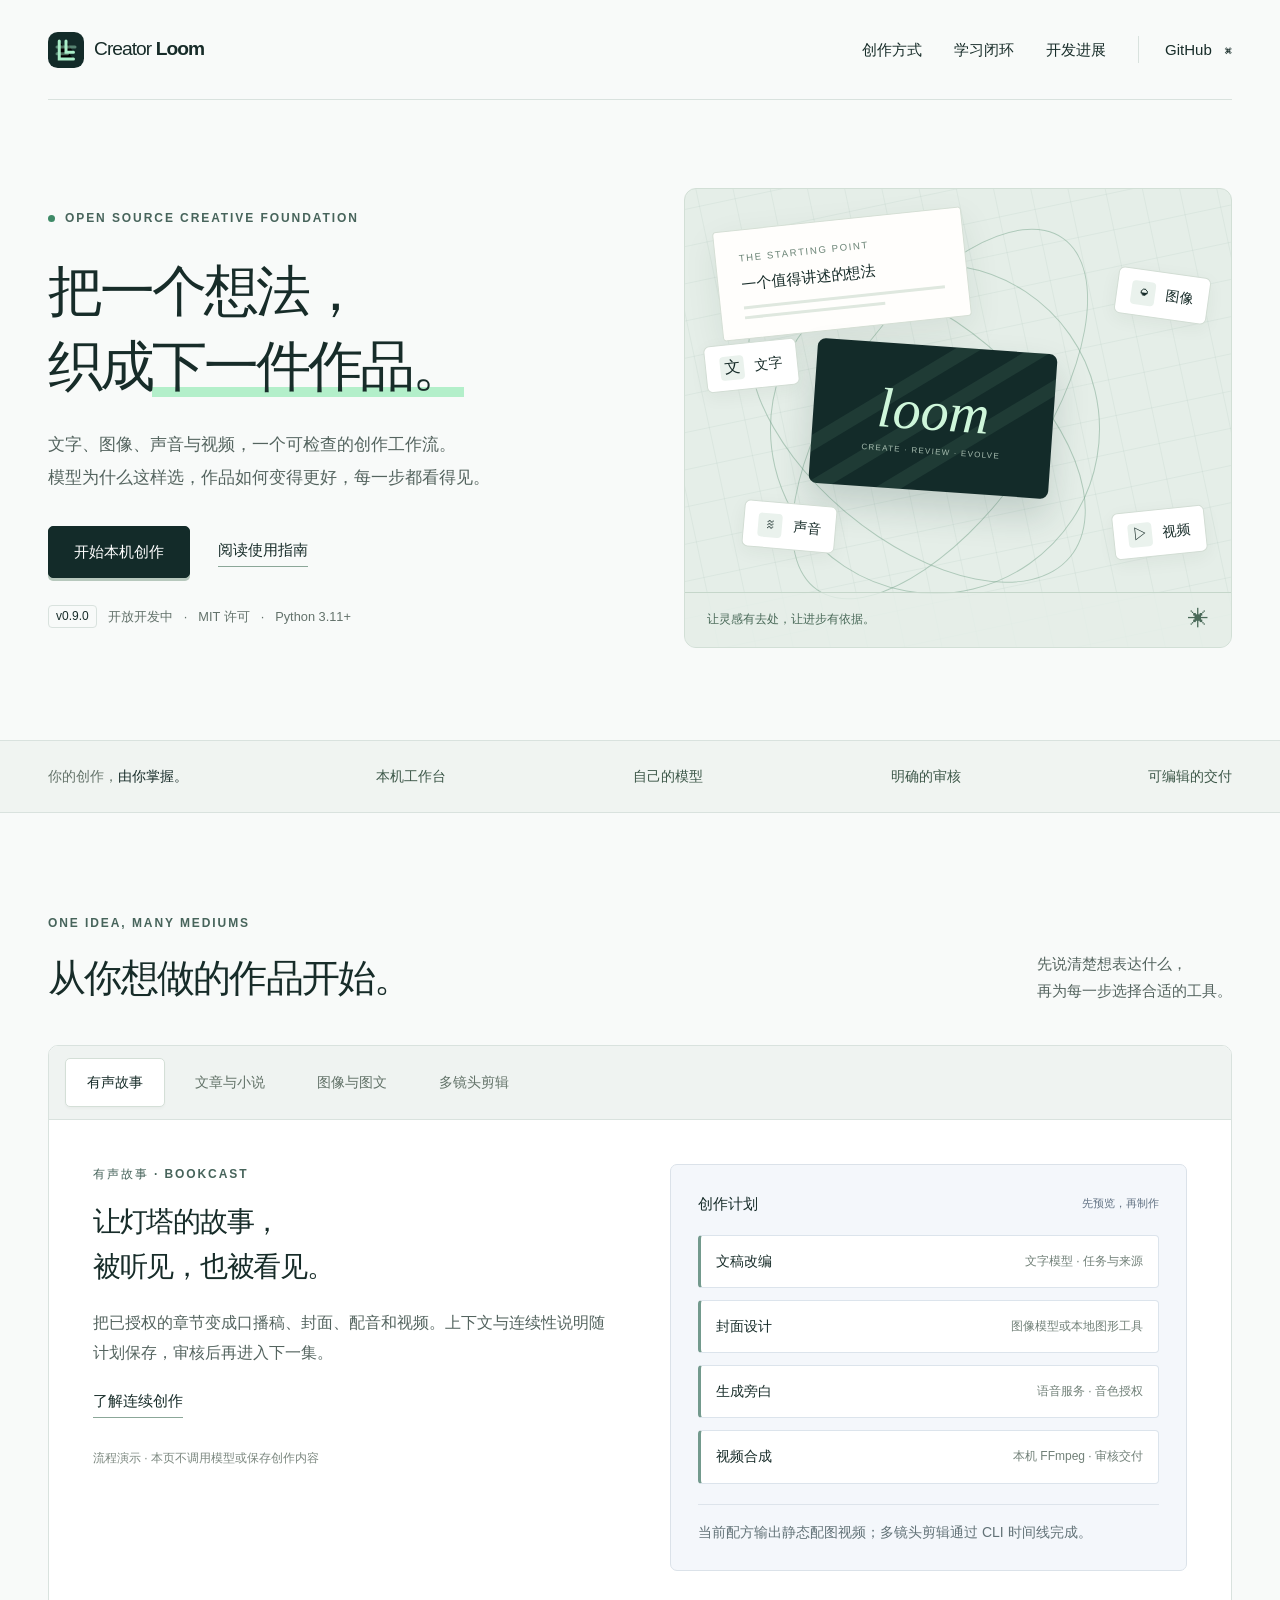
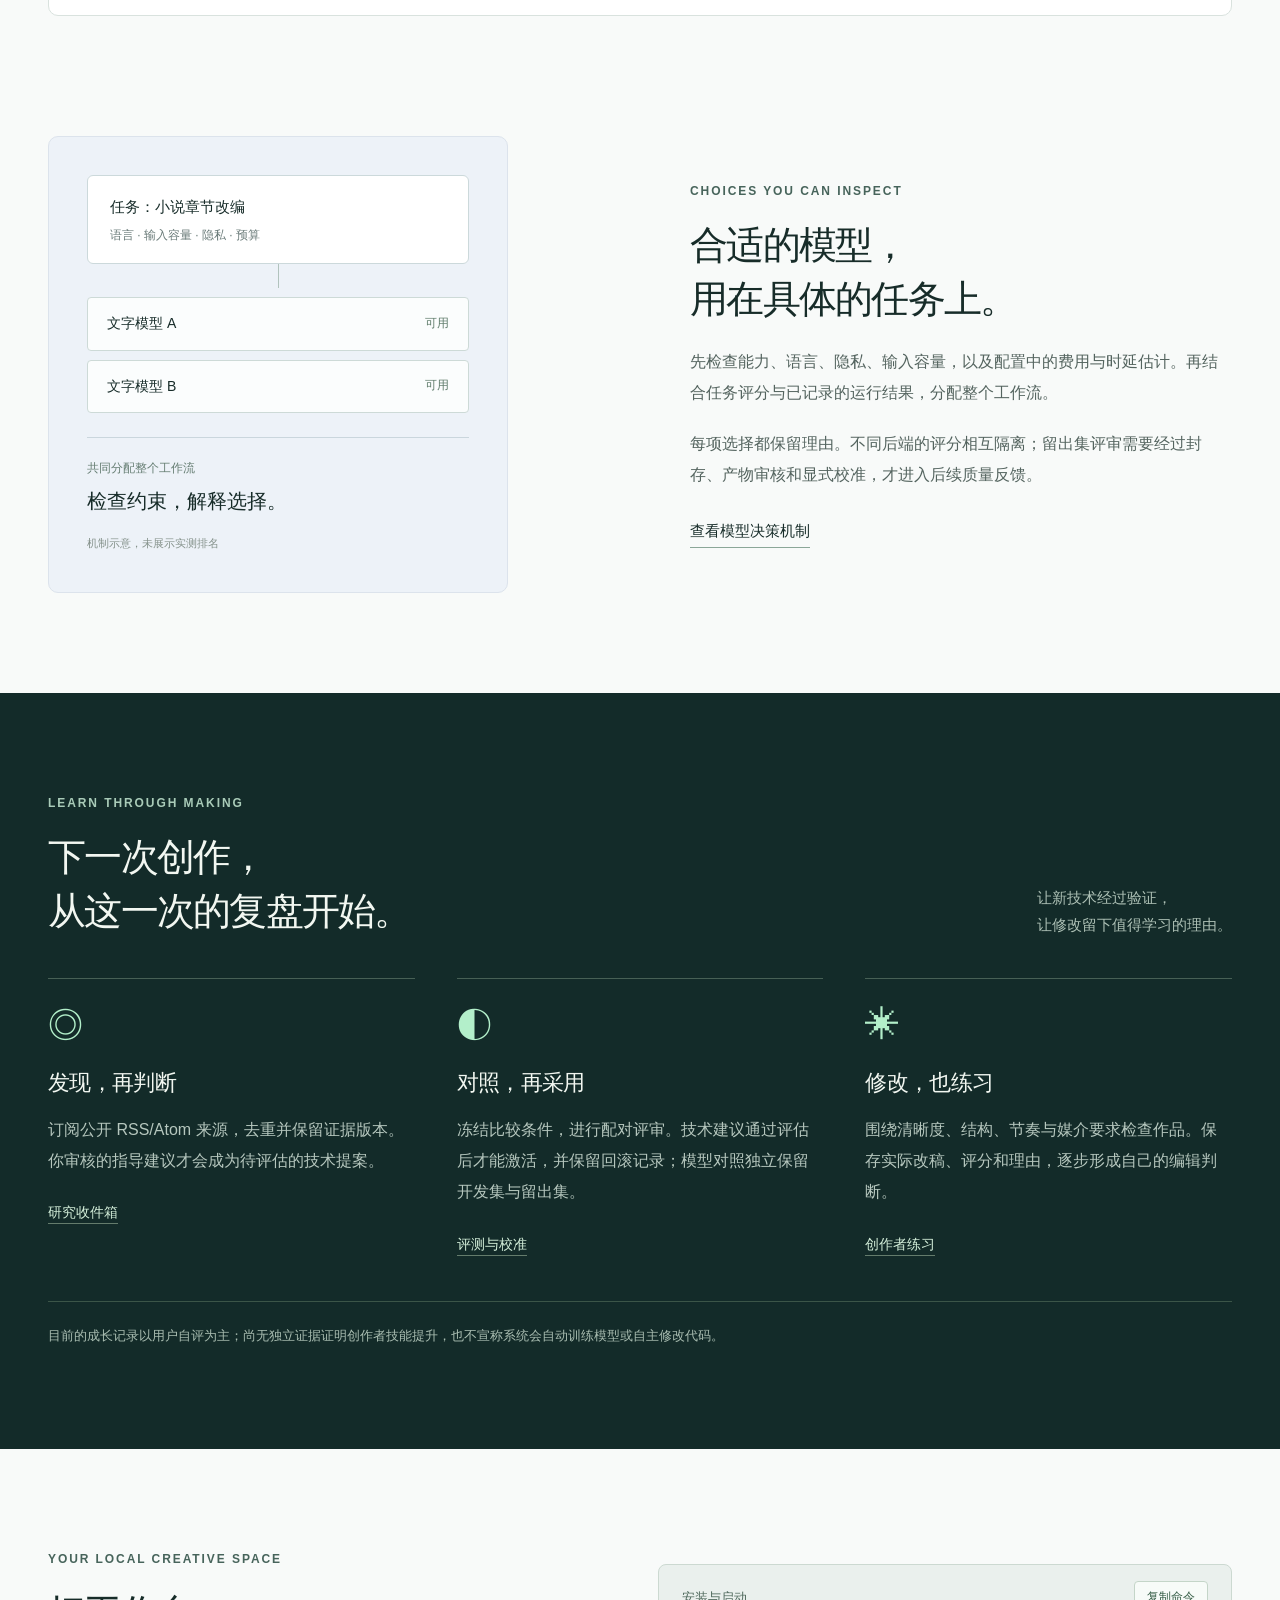
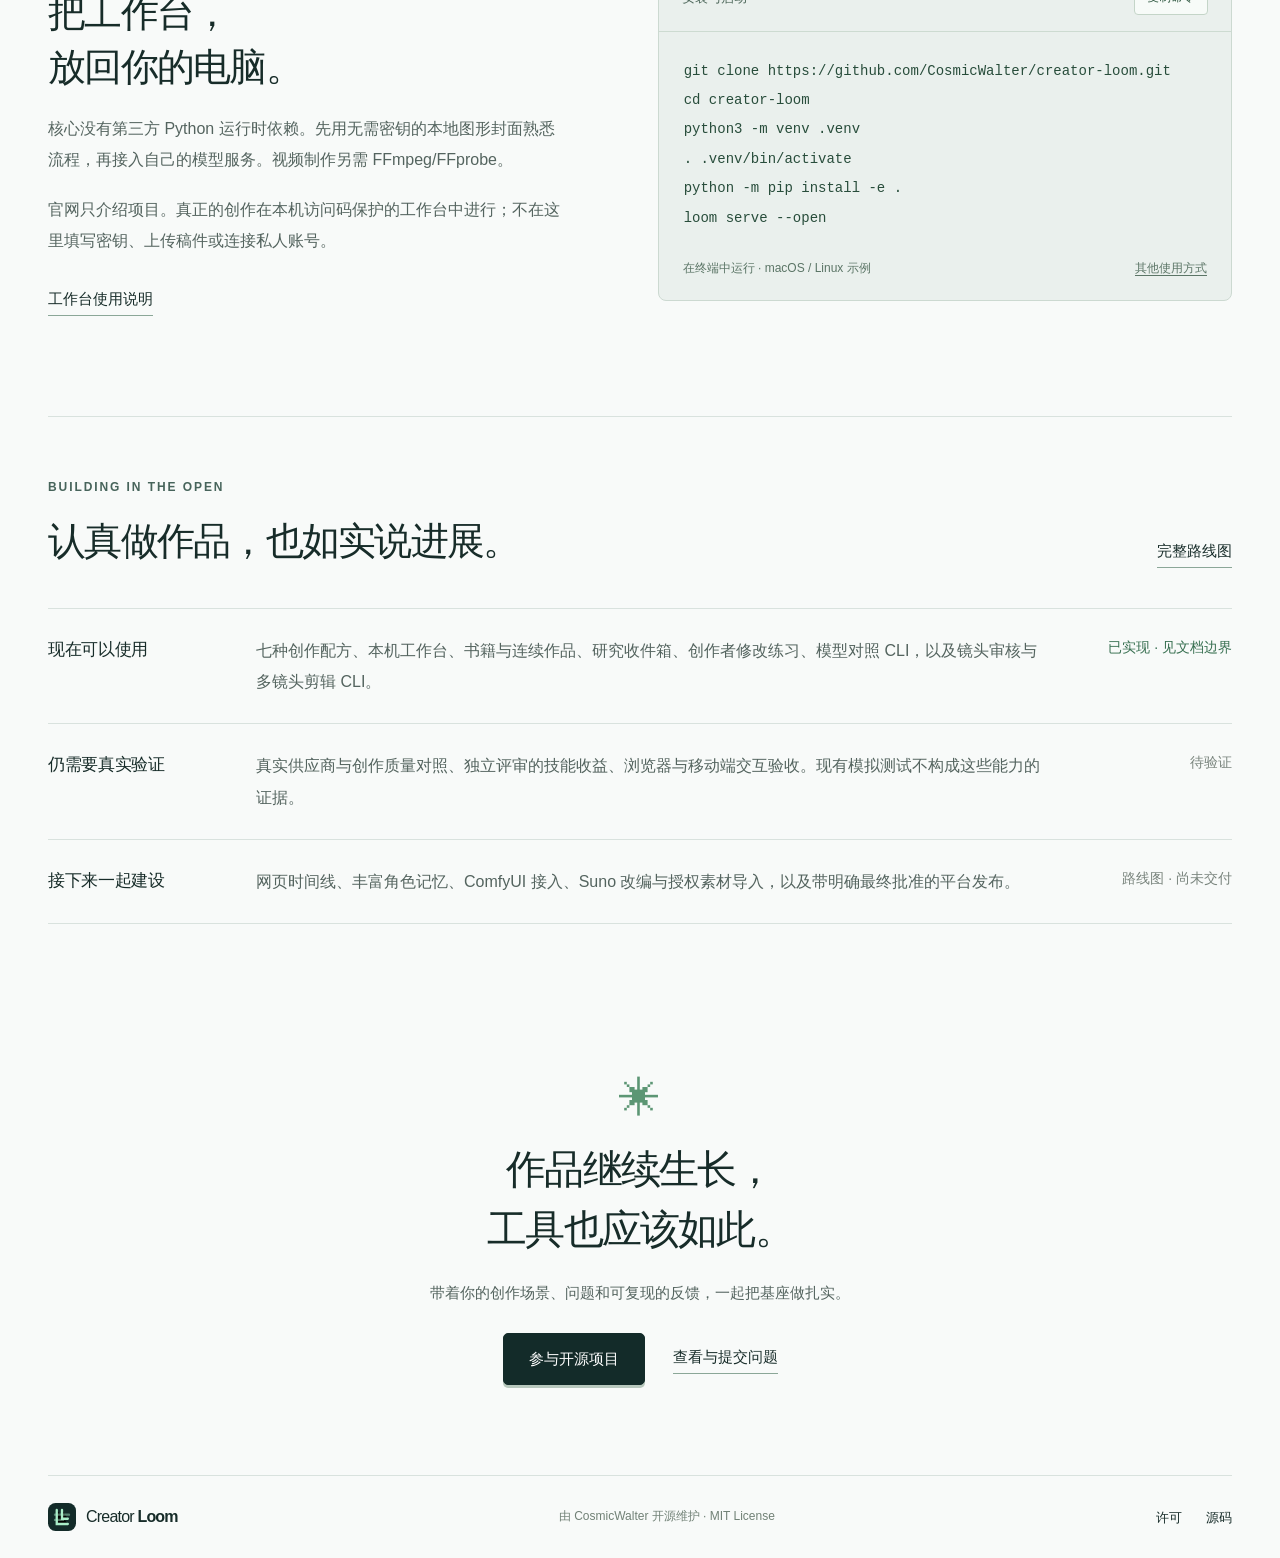
==== website/index.html @ 5170e730 "docs: add the public project website and identity-checked Pages publication" ====
<!doctype html>
<html lang="zh-CN">
<head>
  <meta charset="utf-8">
  <meta name="viewport" content="width=device-width,initial-scale=1">
  <meta name="description" content="Creator Loom 是一个面向文字、图像、声音与视频的开源创作基座。让模型选择可解释，让学习来自审核，让每次创作都有迹可循。">
  <meta name="theme-color" content="#132b29">
  <meta name="referrer" content="no-referrer">
  <meta http-equiv="Content-Security-Policy" content="default-src 'self'; script-src 'self'; style-src 'self'; img-src 'self' data:; connect-src 'none'; object-src 'none'; base-uri 'none'; form-action 'none'">
  <title>Creator Loom · 把想法织成作品</title>
  <link rel="icon" type="image/svg+xml" href="mark.svg">
  <link rel="stylesheet" href="style.css">
  <script defer src="app.js"></script>
</head>
<body>
  <a class="skip" href="#main">跳到正文</a>
  <header class="header wrap">
    <a class="brand" href="#" aria-label="Creator Loom 首页"><img src="mark.svg" width="36" height="36" alt=""><span>Creator <strong>Loom</strong></span></a>
    <nav aria-label="主导航"><a href="#studio">创作方式</a><a href="#learning">学习闭环</a><a href="#status">开发进展</a><a href="https://github.com/CosmicWalter/creator-loom" class="source">GitHub <span aria-hidden="true">⌘</span></a></nav>
  </header>
  <main id="main">
    <section class="hero wrap">
      <div class="hero-copy">
        <p class="eyebrow"><span class="seed" aria-hidden="true"></span> OPEN SOURCE CREATIVE FOUNDATION</p>
        <h1>把一个想法，<br>织成<span class="ink">下一件作品。</span></h1>
        <p class="lead">文字、图像、声音与视频，一个可检查的创作工作流。<br class="desktop">模型为什么这样选，作品如何变得更好，每一步都看得见。</p>
        <div class="hero-actions"><a class="button dark" href="#start">开始本机创作</a><a class="text-link" href="https://github.com/CosmicWalter/creator-loom#readme">阅读使用指南</a></div>
        <p class="release"><span class="release-tag">v0.9.0</span> 开放开发中 <span aria-hidden="true">·</span> MIT 许可 <span aria-hidden="true">·</span> Python 3.11+</p>
      </div>
      <div class="loom-art" aria-label="从创作要求，经过计划、制作与审核，成为文字、图像、声音与视频的示意图" role="img">
        <div class="art-grain"></div><div class="art-grid"></div>
        <div class="thread thread-a"></div><div class="thread thread-b"></div><div class="thread thread-c"></div>
        <div class="art-note note-top"><span class="tiny">THE STARTING POINT</span><strong>一个值得讲述的想法</strong><span class="note-line"></span><span class="note-line short"></span></div>
        <div class="weave"><div class="weave-cross cross-a"></div><div class="weave-cross cross-b"></div><div class="weave-cross cross-c"></div><span>loom</span><small>CREATE · REVIEW · EVOLVE</small></div>
        <div class="format-chip chip-text"><span>文</span> 文字</div><div class="format-chip chip-image"><span>◒</span> 图像</div><div class="format-chip chip-audio"><span>≋</span> 声音</div><div class="format-chip chip-video"><span>▷</span> 视频</div>
        <div class="art-caption"><span>让灵感有去处，让进步有依据。</span><span aria-hidden="true">✳</span></div>
      </div>
    </section>
    <div class="principles"><div class="wrap"><p>你的创作，<strong>由你掌握。</strong></p><span>本机工作台</span><span>自己的模型</span><span>明确的审核</span><span>可编辑的交付</span></div></div>
    <section id="studio" class="studio wrap section">
      <div class="section-head"><div><p class="eyebrow">ONE IDEA, MANY MEDIUMS</p><h2>从你想做的作品开始。</h2></div><p>先说清楚想表达什么，<br>再为每一步选择合适的工具。</p></div>
      <div class="demo-shell">
        <div class="demo-tabs" role="tablist" aria-label="探索创作流程">
          <button role="tab" id="tab-story" aria-selected="true" aria-controls="demo-panel" data-demo="story">有声故事</button>
          <button role="tab" id="tab-writing" aria-selected="false" aria-controls="demo-panel" tabindex="-1" data-demo="writing">文章与小说</button>
          <button role="tab" id="tab-visual" aria-selected="false" aria-controls="demo-panel" tabindex="-1" data-demo="visual">图像与图文</button>
          <button role="tab" id="tab-edit" aria-selected="false" aria-controls="demo-panel" tabindex="-1" data-demo="edit">多镜头剪辑</button>
        </div>
        <div class="demo-body" id="demo-panel" role="tabpanel" aria-labelledby="tab-story" tabindex="0">
          <div class="demo-brief"><p class="eyebrow" id="demo-kind">有声故事 · BOOKCAST</p><h3 id="demo-title">让灯塔的故事，<br>被听见，也被看见。</h3><p id="demo-description">把已授权的章节变成口播稿、封面、配音和视频。上下文与连续性说明随计划保存，审核后再进入下一集。</p><a class="text-link" id="demo-doc" href="https://github.com/CosmicWalter/creator-loom/blob/main/docs/books-and-series.md">了解连续创作</a><small>流程演示 · 本页不调用模型或保存创作内容</small></div>
          <div class="demo-stage"><div class="demo-topline"><span>创作计划</span><span class="mini-label">先预览，再制作</span></div><ol class="workflow" id="demo-steps"><li><span>文稿改编</span><small>文字模型 · 任务与来源</small></li><li><span>封面设计</span><small>图像模型或本地图形工具</small></li><li><span>生成旁白</span><small>语音服务 · 音色授权</small></li><li><span>视频合成</span><small>本机 FFmpeg · 审核交付</small></li></ol><div class="demo-boundary" id="demo-boundary">当前配方输出静态配图视频；多镜头剪辑通过 CLI 时间线完成。</div></div>
        </div>
      </div>
    </section>
    <section class="decisions wrap section">
      <div class="decision-art" aria-hidden="true"><div class="decision-request">任务：小说章节改编<span>语言 · 输入容量 · 隐私 · 预算</span></div><div class="decision-rail"></div><div class="model-row"><span>文字模型 A</span><span>可用</span></div><div class="model-row"><span>文字模型 B</span><span>可用</span></div><div class="decision-choice"><span>共同分配整个工作流</span><strong>检查约束，解释选择。</strong><span class="example-label">机制示意，未展示实测排名</span></div></div>
      <div class="decision-copy"><p class="eyebrow">CHOICES YOU CAN INSPECT</p><h2>合适的模型，<br>用在具体的任务上。</h2><p>先检查能力、语言、隐私、输入容量，以及配置中的费用与时延估计。再结合任务评分与已记录的运行结果，分配整个工作流。</p><p>每项选择都保留理由。不同后端的评分相互隔离；留出集评审需要经过封存、产物审核和显式校准，才进入后续质量反馈。</p><a class="text-link" href="https://github.com/CosmicWalter/creator-loom/blob/main/docs/model-decisions.md">查看模型决策机制</a></div>
    </section>
    <section id="learning" class="learning section">
      <div class="wrap"><div class="section-head"><div><p class="eyebrow">LEARN THROUGH MAKING</p><h2>下一次创作，<br>从这一次的复盘开始。</h2></div><p>让新技术经过验证，<br>让修改留下值得学习的理由。</p></div>
      <div class="learning-grid"><article><span class="learning-symbol" aria-hidden="true">◎</span><h3>发现，再判断</h3><p>订阅公开 RSS/Atom 来源，去重并保留证据版本。你审核的指导建议才会成为待评估的技术提案。</p><a href="https://github.com/CosmicWalter/creator-loom/blob/main/docs/research-inbox.md">研究收件箱</a></article><article><span class="learning-symbol" aria-hidden="true">◐</span><h3>对照，再采用</h3><p>冻结比较条件，进行配对评审。技术建议通过评估后才能激活，并保留回滚记录；模型对照独立保留开发集与留出集。</p><a href="https://github.com/CosmicWalter/creator-loom/blob/main/docs/benchmarks.md">评测与校准</a></article><article><span class="learning-symbol" aria-hidden="true">✳</span><h3>修改，也练习</h3><p>围绕清晰度、结构、节奏与媒介要求检查作品。保存实际改稿、评分和理由，逐步形成自己的编辑判断。</p><a href="https://github.com/CosmicWalter/creator-loom/blob/main/docs/learning.md">创作者练习</a></article></div>
      <p class="learning-note">目前的成长记录以用户自评为主；尚无独立证据证明创作者技能提升，也不宣称系统会自动训练模型或自主修改代码。</p></div>
    </section>
    <section id="start" class="start wrap section">
      <div class="start-copy"><p class="eyebrow">YOUR LOCAL CREATIVE SPACE</p><h2>把工作台，<br>放回你的电脑。</h2><p>核心没有第三方 Python 运行时依赖。先用无需密钥的本地图形封面熟悉流程，再接入自己的模型服务。视频制作另需 FFmpeg/FFprobe。</p><p>官网只介绍项目。真正的创作在本机访问码保护的工作台中进行；不在这里填写密钥、上传稿件或连接私人账号。</p><a class="text-link" href="https://github.com/CosmicWalter/creator-loom/blob/main/docs/workbench.md">工作台使用说明</a></div>
      <div class="terminal"><div class="terminal-bar"><span>安装与启动</span><button id="copy-install" type="button">复制命令</button></div><pre><code id="install-command">git clone https://github.com/CosmicWalter/creator-loom.git
cd creator-loom
python3 -m venv .venv
. .venv/bin/activate
python -m pip install -e .
loom serve --open</code></pre><div class="terminal-foot"><span>在终端中运行 · macOS / Linux 示例</span><a href="https://github.com/CosmicWalter/creator-loom#readme">其他使用方式</a></div><p id="copy-status" class="copy-status" role="status" aria-live="polite"></p></div>
    </section>
    <section id="status" class="status wrap section">
      <div class="section-head"><div><p class="eyebrow">BUILDING IN THE OPEN</p><h2>认真做作品，也如实说进展。</h2></div><a class="text-link" href="https://github.com/CosmicWalter/creator-loom/blob/main/ROADMAP.md">完整路线图</a></div>
      <div class="status-table"><div><h3>现在可以使用</h3><p>七种创作配方、本机工作台、书籍与连续作品、研究收件箱、创作者修改练习、模型对照 CLI，以及镜头审核与多镜头剪辑 CLI。</p><span class="status-label shipped">已实现 · 见文档边界</span></div><div><h3>仍需要真实验证</h3><p>真实供应商与创作质量对照、独立评审的技能收益、浏览器与移动端交互验收。现有模拟测试不构成这些能力的证据。</p><span class="status-label">待验证</span></div><div><h3>接下来一起建设</h3><p>网页时间线、丰富角色记忆、ComfyUI 接入、Suno 改编与授权素材导入，以及带明确最终批准的平台发布。</p><span class="status-label">路线图 · 尚未交付</span></div></div>
    </section>
    <section class="closing wrap"><span class="closing-mark" aria-hidden="true">✳</span><h2>作品继续生长，<br>工具也应该如此。</h2><p>带着你的创作场景、问题和可复现的反馈，一起把基座做扎实。</p><div class="hero-actions"><a class="button dark" href="https://github.com/CosmicWalter/creator-loom">参与开源项目</a><a class="text-link" href="https://github.com/CosmicWalter/creator-loom/issues">查看与提交问题</a></div></section>
  </main>
  <footer class="footer wrap"><a class="brand" href="#"><img src="mark.svg" width="28" height="28" alt=""><span>Creator <strong>Loom</strong></span></a><p>由 CosmicWalter 开源维护 · MIT License</p><div><a href="https://github.com/CosmicWalter/creator-loom/blob/main/LICENSE">许可</a><a href="https://github.com/CosmicWalter/creator-loom">源码</a></div></footer>
</body>
</html>
---- website/style.css ----
:root {
  --paper:#f8faf9;
  --ink:#172c29;
  --muted:#54645f;
  --line:#d9e2de;
  --mint:#b3efca;
  --dark:#132b29;
  --blue:#dce6f8;
  --serif:Georgia,"Songti SC","Noto Serif CJK SC",serif;
  font-family:Inter,-apple-system,BlinkMacSystemFont,"Segoe UI","PingFang SC","Microsoft YaHei",sans-serif;
  color:var(--ink);
  background:var(--paper);
  font-synthesis:none;
  scroll-behavior:smooth
}
* {
  box-sizing:border-box
}
body {
  margin:0;
  font-size:1rem;
  line-height:1.8
}
a {
  color:inherit;
  text-decoration:none
}
a:hover {
  text-decoration:underline;
  text-underline-offset:5px
}
button {
  font:inherit;
  cursor:pointer
}
button:focus-visible,a:focus-visible,[tabindex]:focus-visible {
  outline:3px solid #3b8e72;
  outline-offset:5px
}
button:disabled {
  cursor:default
}
h1,h2,h3,p {
  margin:0
}
h1,h2,h3 {
  font-weight:550;
  line-height:1.35;
  letter-spacing:-.045em
}
p {
  color:var(--muted)
}
.wrap {
  width:min(1200px,calc(100% - 96px));
  margin-inline:auto
}
.header {
  height:100px;
  display:flex;
  align-items:center;
  justify-content:space-between;
  border-bottom:1px solid var(--line)
}
.brand {
  display:inline-flex;
  align-items:center;
  gap:10px;
  font-size:1.2rem;
  letter-spacing:-.05em;
  white-space:nowrap
}
.brand strong {
  font-weight:750
}
.brand:hover {
  text-decoration:none
}
.header nav {
  display:flex;
  align-items:center;
  gap:32px;
  font-size:.94rem
}
.header .source {
  padding-left:26px;
  border-left:1px solid var(--line)
}
.source span {
  margin-left:8px
}
.skip {
  position:fixed;
  top:-100px;
  left:20px;
  background:var(--dark);
  color:white;
  padding:10px 20px;
  z-index:10
}
.skip:focus {
  top:10px
}
.hero {
  display:grid;
  grid-template-columns:1.08fr 1fr;
  gap:44px;
  align-items:center;
  padding-block:88px 92px
}
.eyebrow {
  font-size:.75rem;
  letter-spacing:.16em;
  font-weight:650;
  color:#47645b;
  display:flex;
  align-items:center;
  gap:10px
}
.seed {
  display:inline-block;
  width:7px;
  height:7px;
  border-radius:50%;
  background:#3e8a67
}
.hero h1 {
  font-size:clamp(2.8rem,4.3vw,4rem);
  line-height:1.35;
  margin-top:25px;
  letter-spacing:-.055em
}
.ink {
  position:relative;
  white-space:nowrap
}
.ink:after {
  content:"";
  position:absolute;
  left:0;
  bottom:0;
  width:100%;
  height:10px;
  background:var(--mint);
  z-index:-1
}
.lead {
  font-size:1.06rem;
  line-height:1.95;
  margin-top:25px;
  max-width:570px
}
.hero-actions {
  display:flex;
  align-items:center;
  gap:28px;
  flex-wrap:wrap;
  margin-top:32px
}
.button {
  display:inline-flex;
  align-items:center;
  justify-content:center;
  min-height:50px;
  padding:11px 25px;
  border-radius:5px;
  font-weight:600;
  font-size:.96rem
}
.button.dark {
  background:var(--dark);
  color:#fff;
  border:1px solid var(--dark);
  box-shadow:0 3px 0 #b7c8bd
}
.button:hover {
  text-decoration:none;
  background:#275248
}
.text-link {
  font-size:.94rem;
  font-weight:600;
  border-bottom:1px solid #8ba798;
  padding-bottom:3px;
  display:inline-block
}
.text-link:hover {
  text-decoration:none;
  border-color:var(--ink)
}
.release {
  display:flex;
  gap:11px;
  align-items:center;
  font-size:.8rem;
  margin-top:27px;
  color:#63726b;
  flex-wrap:wrap
}
.release-tag {
  border:1px solid var(--line);
  padding:0 7px;
  border-radius:4px;
  font-size:.75rem;
  line-height:1.8;
  color:var(--ink)
}
.loom-art {
  height:460px;
  background:#e5eee8;
  border-radius:12px;
  position:relative;
  overflow:hidden;
  border:1px solid #d2dfd6
}
.art-grid {
  position:absolute;
  inset:0;
  background-image:linear-gradient(#b8cdc33b 1px,transparent 1px),linear-gradient(90deg,#b8cdc33b 1px,transparent 1px);
  background-size:28px 28px;
  transform:rotate(-12deg) scale(1.3)
}
.thread {
  position:absolute;
  border:1px solid #6c9b8273;
  width:330px;
  height:330px;
  border-radius:50%;
  left:85px;
  top:75px;
  transform:rotate(-35deg)
}
.thread-b {
  width:400px;
  height:220px;
  top:130px;
  left:32px;
  transform:rotate(40deg)
}
.thread-c {
  width:200px;
  height:430px;
  top:10px;
  left:155px;
  transform:rotate(35deg)
}
.art-note {
  position:absolute;
  background:#fffefc;
  padding:19px 23px;
  border-radius:4px;
  box-shadow:0 12px 35px #1b3a2614;
  transform:rotate(-6deg);
  top:30px;
  left:32px;
  width:250px;
  border:1px solid #d5dfd5
}
.tiny {
  font-size:.6rem;
  letter-spacing:.17em;
  display:block;
  color:#6a8375
}
.art-note strong {
  font-size:.94rem;
  display:block;
  margin:4px 0 9px;
  font-weight:550
}
.note-line {
  height:3px;
  width:100%;
  background:#dfe8df;
  display:block;
  margin-top:7px
}
.note-line.short {
  width:70%
}
.weave {
  position:absolute;
  inset:157px auto auto 128px;
  width:240px;
  height:145px;
  border-radius:8px;
  background:var(--dark);
  box-shadow:0 18px 35px #1e3f362e;
  transform:rotate(4deg);
  display:flex;
  flex-direction:column;
  align-items:center;
  justify-content:center;
  color:#cef6da;
  overflow:hidden
}
.weave>span {
  font-family:var(--serif);
  font-size:3.5rem;
  line-height:1.2;
  font-style:italic;
  z-index:1
}
.weave small {
  font-size:.5rem;
  letter-spacing:.16em;
  z-index:1;
  color:#a7bdb0
}
.weave-cross {
  position:absolute;
  height:14px;
  background:#a3e7bd16;
  width:330px;
  transform:rotate(-35deg)
}
.cross-a {
  top:15px
}
.cross-b {
  top:62px
}
.cross-c {
  top:110px
}
.format-chip {
  position:absolute;
  display:flex;
  align-items:center;
  gap:11px;
  background:#fff;
  border:1px solid #d2ddd4;
  border-radius:6px;
  padding:10px 14px;
  font-size:.87rem;
  box-shadow:0 5px 18px #2441300d
}
.format-chip>span {
  display:flex;
  align-items:center;
  justify-content:center;
  width:24px;
  height:24px;
  background:#eaf2ed;
  border-radius:4px;
  font-size:1rem;
  font-family:var(--serif)
}
.chip-text {
  top:153px;
  left:20px;
  transform:rotate(-6deg)
}
.chip-image {
  top:83px;
  right:22px;
  transform:rotate(8deg)
}
.chip-audio {
  bottom:97px;
  left:58px;
  transform:rotate(5deg)
}
.chip-video {
  bottom:91px;
  right:25px;
  transform:rotate(-6deg)
}
.art-caption {
  position:absolute;
  bottom:0;
  left:0;
  right:0;
  padding:16px 22px;
  display:flex;
  justify-content:space-between;
  border-top:1px solid #c5d6ca;
  font-size:.75rem;
  color:#496958;
  background:#e7efe9cc
}
.art-caption>span:last-child {
  font-size:1.3rem;
  line-height:1
}
.principles {
  border-top:1px solid var(--line);
  border-bottom:1px solid var(--line);
  background:#f0f4f1
}
.principles .wrap {
  display:flex;
  align-items:center;
  justify-content:space-between;
  gap:20px;
  padding-block:23px;
  font-size:.87rem
}
.principles p {
  color:#64736a
}
.principles strong {
  color:var(--ink);
  font-weight:550
}
.principles .wrap>span {
  color:#3c5748;
  white-space:nowrap
}
.section {
  padding-block:100px
}
.section-head {
  display:flex;
  justify-content:space-between;
  align-items:flex-end;
  gap:30px;
  margin-bottom:40px
}
.section-head h2,.decision-copy h2,.start-copy h2 {
  font-size:clamp(2rem,3vw,2.7rem);
  line-height:1.4;
  margin-top:16px
}
.section-head>p {
  font-size:.94rem
}
.demo-shell {
  border:1px solid var(--line);
  border-radius:10px;
  overflow:hidden;
  background:white
}
.demo-tabs {
  display:flex;
  background:#eff3f1;
  border-bottom:1px solid var(--line);
  gap:8px;
  padding:12px 16px
}
.demo-tabs button {
  border:1px solid transparent;
  padding:11px 21px;
  border-radius:5px;
  background:transparent;
  color:#627268;
  font-size:.94rem;
  white-space:nowrap
}
.demo-tabs button[aria-selected=true] {
  background:white;
  border-color:#d4dfd7;
  color:var(--ink);
  box-shadow:0 2px 3px #18332007;
  font-weight:600
}
.demo-tabs button:hover {
  color:var(--ink);
  background:#f9fbf9
}
.demo-body {
  display:grid;
  grid-template-columns:1fr 1fr;
  padding:44px;
  gap:60px
}
.demo-brief h3 {
  font-size:1.75rem;
  margin-top:15px;
  line-height:1.6
}
.demo-brief>p:not(.eyebrow) {
  margin:18px 0;
  font-size:.96rem;
  line-height:1.9
}
.demo-brief small {
  display:block;
  font-size:.75rem;
  color:#7b877f;
  margin-top:30px
}
.demo-stage {
  border:1px solid #dbe2e9;
  background:#f4f7fb;
  border-radius:7px;
  padding:25px 27px
}
.demo-topline {
  display:flex;
  justify-content:space-between;
  align-items:center;
  font-size:.94rem;
  font-weight:600
}
.mini-label {
  font-size:.7rem;
  font-weight:400;
  color:#637384
}
.workflow {
  list-style:none;
  margin:18px 0 20px;
  padding:0;
  display:grid;
  gap:12px
}
.workflow li {
  display:flex;
  justify-content:space-between;
  align-items:center;
  gap:14px;
  position:relative;
  border:1px solid #dce4ec;
  border-left:3px solid #739a8d;
  padding:13px 15px;
  background:white;
  border-radius:4px;
  font-size:.87rem
}
.workflow small {
  font-size:.75rem;
  color:#718078;
  text-align:right
}
.demo-boundary {
  font-size:.75rem;
  color:#627277;
  border-top:1px solid #dde4eb;
  padding-top:15px;
  line-height:1.8
}
.decisions {
  display:grid;
  grid-template-columns:1fr 1fr;
  gap:100px;
  padding-top:20px;
  align-items:center
}
.decision-art {
  max-width:460px;
  background:#edf2f8;
  border:1px solid #dce3ec;
  border-radius:10px;
  padding:38px;
  position:relative
}
.decision-request {
  border:1px solid #ccd9db;
  background:white;
  border-radius:6px;
  padding:17px 22px;
  font-size:.94rem
}
.decision-request span {
  font-size:.75rem;
  display:block;
  color:#6a7b79;
  margin-top:5px
}
.decision-rail {
  height:24px;
  width:1px;
  background:#b1c3bd;
  margin-left:50%
}
.model-row {
  display:flex;
  justify-content:space-between;
  align-items:center;
  border:1px solid #cddad7;
  border-radius:4px;
  padding:13px 19px;
  background:#fbfdfd;
  margin:9px 0;
  font-size:.87rem
}
.model-row span:last-child {
  font-size:.75rem;
  color:#5f7c6b
}
.decision-choice {
  margin-top:24px;
  border-top:1px solid #cad6dd;
  padding-top:20px
}
.decision-choice span {
  display:block;
  font-size:.75rem;
  color:#667e73
}
.decision-choice strong {
  font-weight:550;
  font-size:1.25rem;
  display:block;
  margin:4px 0
}
.decision-choice .example-label {
  margin-top:14px;
  color:#84918a;
  font-size:.7rem
}
.decision-copy p:not(.eyebrow) {
  font-size:.96rem;
  line-height:1.95;
  margin-top:20px
}
.decision-copy .text-link {
  margin-top:26px
}
.learning {
  background:var(--dark);
  color:#f2f7f1
}
.learning .eyebrow {
  color:#a9cbb8
}
.learning .section-head>p {
  color:#adc0b5
}
.learning-grid {
  display:grid;
  grid-template-columns:repeat(3,1fr);
  gap:42px
}
.learning-grid article {
  border-top:1px solid #476055;
  padding-top:29px
}
.learning-symbol {
  display:block;
  color:var(--mint);
  font-size:2.2rem;
  font-family:var(--serif);
  line-height:1;
  margin-bottom:25px
}
.learning-grid h3 {
  font-size:1.4rem;
  letter-spacing:-.03em
}
.learning-grid p {
  font-size:.94rem;
  line-height:1.95;
  color:#b6c7be;
  margin:16px 0 22px
}
.learning-grid a {
  color:#d4efda;
  font-size:.87rem;
  border-bottom:1px solid #647c6c;
  padding-bottom:3px
}
.learning-note {
  font-size:.8rem;
  color:#a9bdb1;
  border-top:1px solid #3b5548;
  margin-top:43px;
  padding-top:22px;
  line-height:1.9
}
.start {
  display:grid;
  grid-template-columns:.95fr 1.05fr;
  gap:90px;
  align-items:center
}
.start-copy>p:not(.eyebrow) {
  font-size:.96rem;
  line-height:1.95;
  margin:19px 0
}
.start-copy .text-link {
  margin-top:9px
}
.terminal {
  background:#eaf0ed;
  border:1px solid #ccd9d1;
  border-radius:8px;
  overflow:hidden;
  position:relative
}
.terminal-bar {
  display:flex;
  justify-content:space-between;
  align-items:center;
  padding:16px 23px;
  border-bottom:1px solid #cddbd1;
  font-size:.8rem
}
.terminal-bar>span {
  font-weight:600;
  color:#4f695c
}
.terminal button {
  font-size:.75rem;
  color:#355d46;
  background:#f7fbf8;
  border:1px solid #c4d5c8;
  padding:5px 12px;
  border-radius:4px
}
.terminal button:hover {
  background:white
}
.terminal pre {
  white-space:pre-wrap;
  overflow-wrap:anywhere;
  line-height:2.1;
  font-size:.8rem;
  padding:25px;
  margin:0;
  color:#284d3b;
  font-family:ui-monospace,SFMono-Regular,Consolas,monospace
}
.terminal-foot {
  font-size:.7rem;
  display:flex;
  gap:20px;
  justify-content:space-between;
  padding:0 24px 20px;
  color:#5b7566
}
.terminal-foot a {
  text-decoration:underline;
  text-underline-offset:3px
}
.copy-status {
  font-size:.75rem;
  line-height:1.5;
  padding-inline:24px
}
.copy-status:not(:empty) {
  padding-bottom:16px
}
.status {
  border-top:1px solid var(--line);
  padding-top:60px
}
.status-table {
  border-top:1px solid var(--line)
}
.status-table>div {
  display:grid;
  grid-template-columns:180px 1fr 160px;
  align-items:start;
  gap:28px;
  padding-block:26px;
  border-bottom:1px solid var(--line)
}
.status-table h3 {
  font-size:1.07rem;
  line-height:1.8;
  letter-spacing:-.02em
}
.status-table p {
  font-size:.87rem;
  line-height:1.95
}
.status-label {
  font-size:.75rem;
  color:#79847d;
  white-space:nowrap;
  justify-self:end
}
.status-label.shipped {
  color:#376f50
}
.closing {
  text-align:center;
  padding:50px 0 90px
}
.closing-mark {
  font-size:2.6rem;
  color:#5c9674;
  display:block;
  margin-bottom:15px;
  line-height:1.2
}
.closing h2 {
  font-size:2.5rem;
  line-height:1.5
}
.closing p {
  font-size:.94rem;
  margin-top:20px
}
.closing .hero-actions {
  justify-content:center;
  margin-top:27px
}
.footer {
  border-top:1px solid var(--line);
  padding-block:27px;
  display:flex;
  justify-content:space-between;
  align-items:center;
  gap:20px
}
.footer p {
  font-size:.75rem;
  color:#718176
}
.footer>div {
  display:flex;
  gap:24px;
  font-size:.8rem
}
.footer .brand {
  font-size:1rem
}
@media(min-width:1500px) {
  .hero {
    gap:75px
  }
  .hero h1 {
    font-size:4.2rem
  }
}
@media(max-width:1050px) {
  .wrap {
    width:calc(100% - 56px)
  }
  .hero {
    gap:25px;
    padding-top:65px
  }
  .hero h1 {
    font-size:3rem
  }
  .hero .eyebrow {
    font-size:.65rem;
    letter-spacing:.12em
  }
  .loom-art {
    height:430px
  }
  .weave {
    left:24%;
    width:54%
  }
  .art-note {
    width:220px;
    left:20px
  }
  .chip-text {
    left:12px;
    top:166px
  }
  .chip-image {
    right:12px
  }
  .chip-audio {
    left:26px;
    bottom:86px
  }
  .chip-video {
    right:12px;
    bottom:102px
  }
  .demo-body {
    padding:30px;
    gap:30px
  }
  .workflow li {
    display:block
  }
  .workflow small {
    display:block;
    text-align:left
  }
  .decisions,.start {
    gap:55px
  }
  .decision-art {
    padding:25px
  }
  .status-table>div {
    grid-template-columns:150px 1fr 135px;
    gap:20px
  }
  .header nav {
    gap:23px
  }
  .header .source {
    padding-left:20px
  }
}
@media(max-width:760px) {
  .wrap {
    width:calc(100% - 40px)
  }
  .header {
    height:80px
  }
  .header nav {
    gap:20px
  }
  .header nav>a:not(.source) {
    display:none
  }
  .header .source {
    border:0;
    padding:0
  }
  .brand {
    font-size:1.08rem
  }
  .hero {
    grid-template-columns:1fr;
    padding-block:50px;
    gap:42px
  }
  .hero h1 {
    font-size:clamp(2.45rem,7.5vw,3.5rem);
    margin-top:20px
  }
  .hero .eyebrow {
    font-size:.63rem;
    letter-spacing:.12em
  }
  .hero .lead {
    font-size:1rem;
    margin-top:22px
  }
  .desktop {
    display:none
  }
  .hero-actions {
    gap:24px;
    margin-top:27px
  }
  .release {
    margin-top:24px
  }
  .loom-art {
    height:420px;
    max-width:520px;
    width:100%;
    margin:auto
  }
  .weave {
    left:26%;
    width:50%
  }
  .art-note {
    width:230px;
    top:30px
  }
  .chip-image {
    top:82px;
    right:20px
  }
  .chip-video {
    right:22px;
    bottom:80px
  }
  .chip-audio {
    left:35px;
    bottom:83px
  }
  .principles .wrap {
    justify-content:center;
    flex-wrap:wrap;
    gap:12px 22px;
    padding-block:20px;
    font-size:.8rem
  }
  .principles p {
    width:100%;
    text-align:center
  }
  .section {
    padding-block:65px
  }
  .section-head {
    align-items:flex-start;
    gap:20px;
    margin-bottom:30px;
    flex-direction:column
  }
  .section-head>p br {
    display:none
  }
  .section-head h2,.decision-copy h2,.start-copy h2 {
    font-size:2rem;
    margin-top:13px
  }
  .section-head>p {
    font-size:.87rem
  }
  .eyebrow {
    font-size:.67rem
  }
  .demo-tabs {
    gap:3px;
    padding:10px;
    overflow:auto
  }
  .demo-tabs button {
    font-size:.8rem;
    padding:10px 13px
  }
  .demo-body {
    grid-template-columns:1fr;
    padding:26px;
    gap:30px
  }
  .demo-brief h3 {
    font-size:1.6rem
  }
  .demo-brief>p:not(.eyebrow) {
    font-size:.94rem
  }
  .demo-brief small {
    margin-top:22px
  }
  .demo-stage {
    padding:22px
  }
  .workflow li {
    display:flex
  }
  .workflow small {
    text-align:right;
    font-size:.7rem
  }
  .decisions {
    grid-template-columns:1fr;
    gap:30px;
    padding-top:0
  }
  .decision-art {
    width:100%;
    max-width:none;
    padding:28px;
    order:2
  }
  .decision-copy {
    order:1
  }
  .decision-copy h2 br {
    display:none
  }
  .decision-copy p:not(.eyebrow) {
    font-size:.94rem
  }
  .learning-grid {
    grid-template-columns:1fr;
    gap:32px
  }
  .learning-grid article {
    padding-top:25px
  }
  .learning-symbol {
    font-size:1.7rem;
    margin-bottom:16px
  }
  .learning-grid h3 {
    font-size:1.25rem
  }
  .learning-grid p {
    margin:12px 0 16px;
    font-size:.94rem
  }
  .learning-note {
    margin-top:32px
  }
  .start {
    grid-template-columns:1fr;
    gap:30px
  }
  .terminal pre {
    font-size:.72rem;
    padding:22px
  }
  .terminal-foot {
    font-size:.65rem;
    flex-wrap:wrap;
    gap:8px
  }
  .status {
    padding-top:50px
  }
  .status-table>div {
    grid-template-columns:1fr;
    gap:10px;
    padding-block:25px
  }
  .status-table p {
    font-size:.94rem
  }
  .status-label {
    justify-self:start
  }
  .closing {
    padding:20px 0 60px
  }
  .closing h2 {
    font-size:2rem
  }
  .closing p {
    font-size:.87rem;
    max-width:310px;
    margin-inline:auto
  }
  .closing .hero-actions {
    gap:20px
  }
  .footer {
    flex-wrap:wrap;
    padding-block:24px;
    gap:15px
  }
  .footer .brand {
    width:100%
  }
  .footer p {
    font-size:.7rem
  }
  .footer>div {
    font-size:.75rem;
    gap:20px
  }
  .ink:after {
    height:7px
  }
}
@media(prefers-reduced-motion:reduce) {
  :root {
    scroll-behavior:auto
  }
}
/* Keep explanatory copy and essential controls readable at every breakpoint. */
.demo-brief>p:not(.eyebrow),.decision-copy p:not(.eyebrow),.start-copy>p:not(.eyebrow),.learning-grid p,.status-table p {
  font-size:1rem
}
.demo-boundary,.demo-tabs button,.status-label {
  font-size:.875rem
}
.terminal pre {
  font-size:.875rem
}
.workflow li,.model-row,.principles .wrap>span {
  font-size:.875rem
}
.hero .eyebrow {
  font-size:.75rem
}
.terminal-foot {
  font-size:.75rem
}
@media(min-width:761px) and (max-width:1050px) {
  .hero h1 {
    font-size:clamp(2.5rem,4.5vw,3rem)
  }
}
@media(max-width:760px) {
  .hero h1 {
    font-size:clamp(2.2rem,7.5vw,3.5rem)
  }
  .demo-tabs button {
    font-size:.875rem
  }
  .terminal pre {
    font-size:.8rem
  }
  .hero .eyebrow {
    font-size:.67rem
  }
}
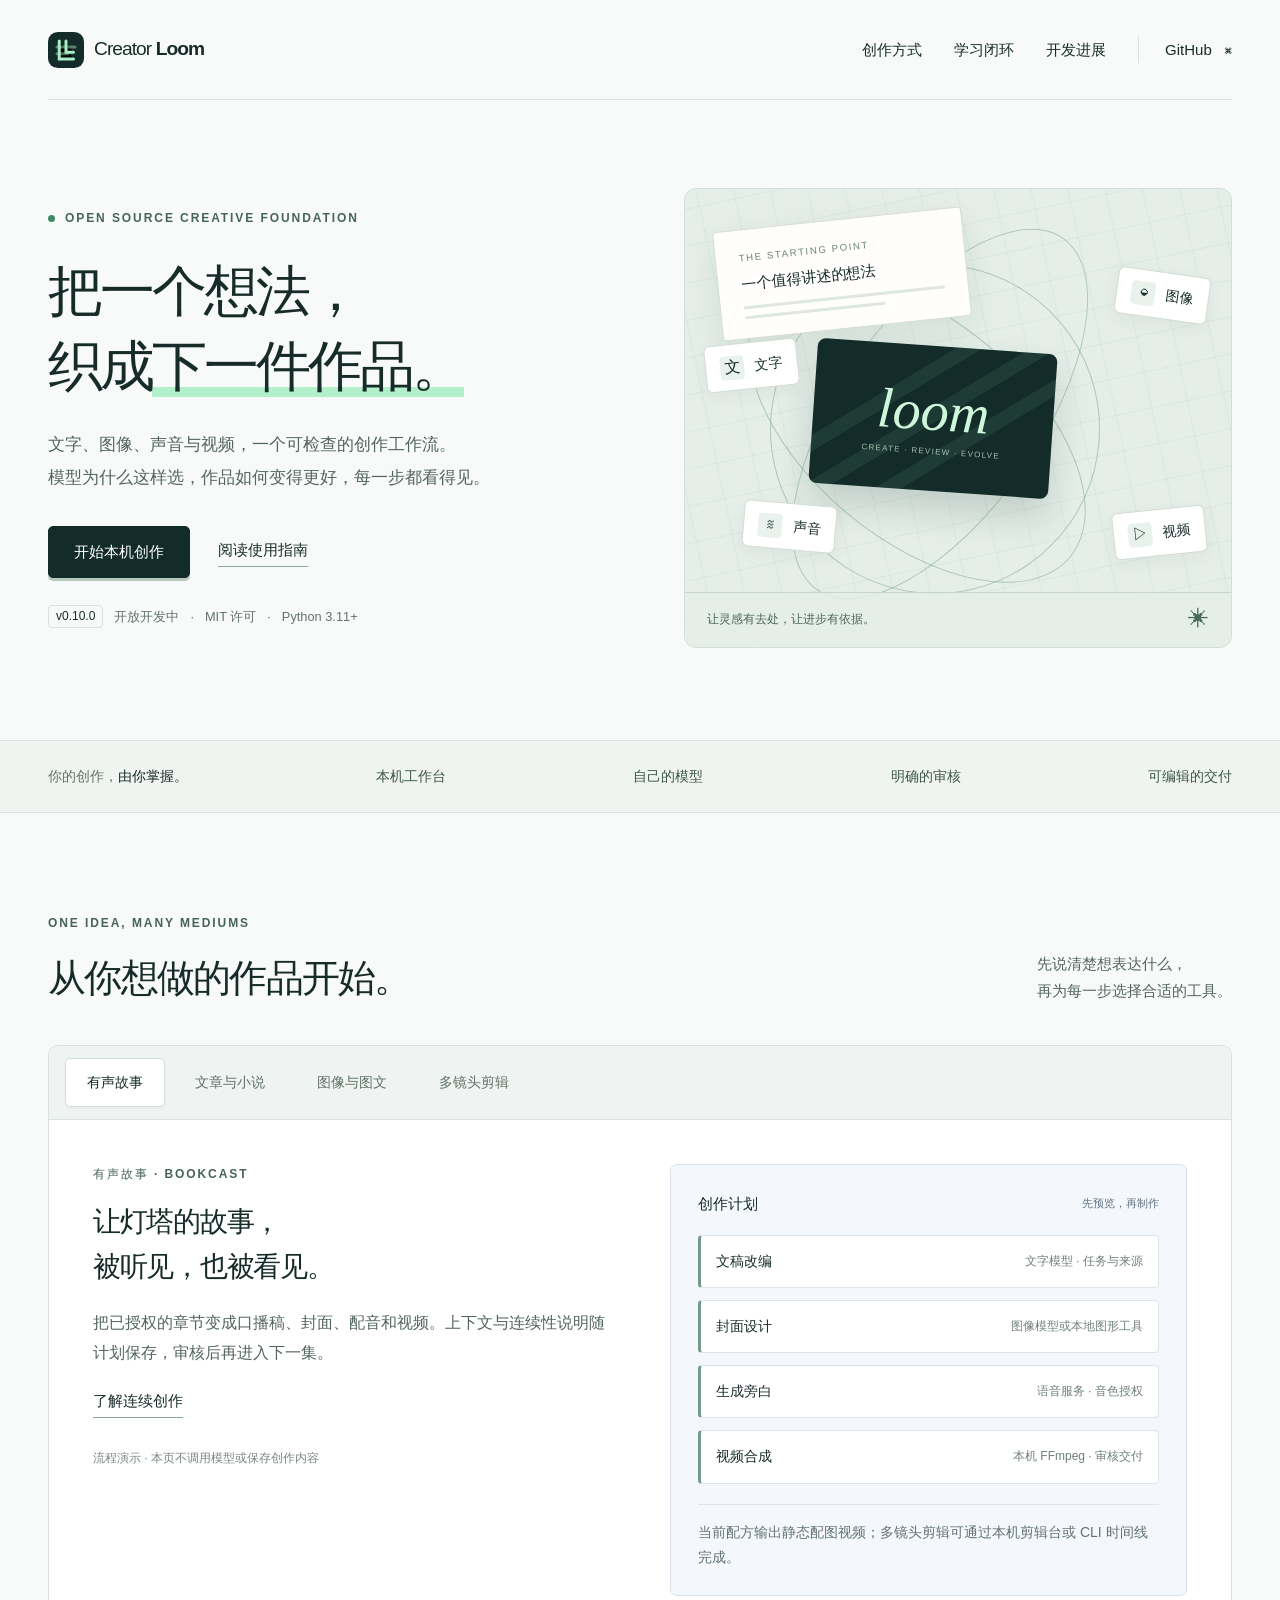
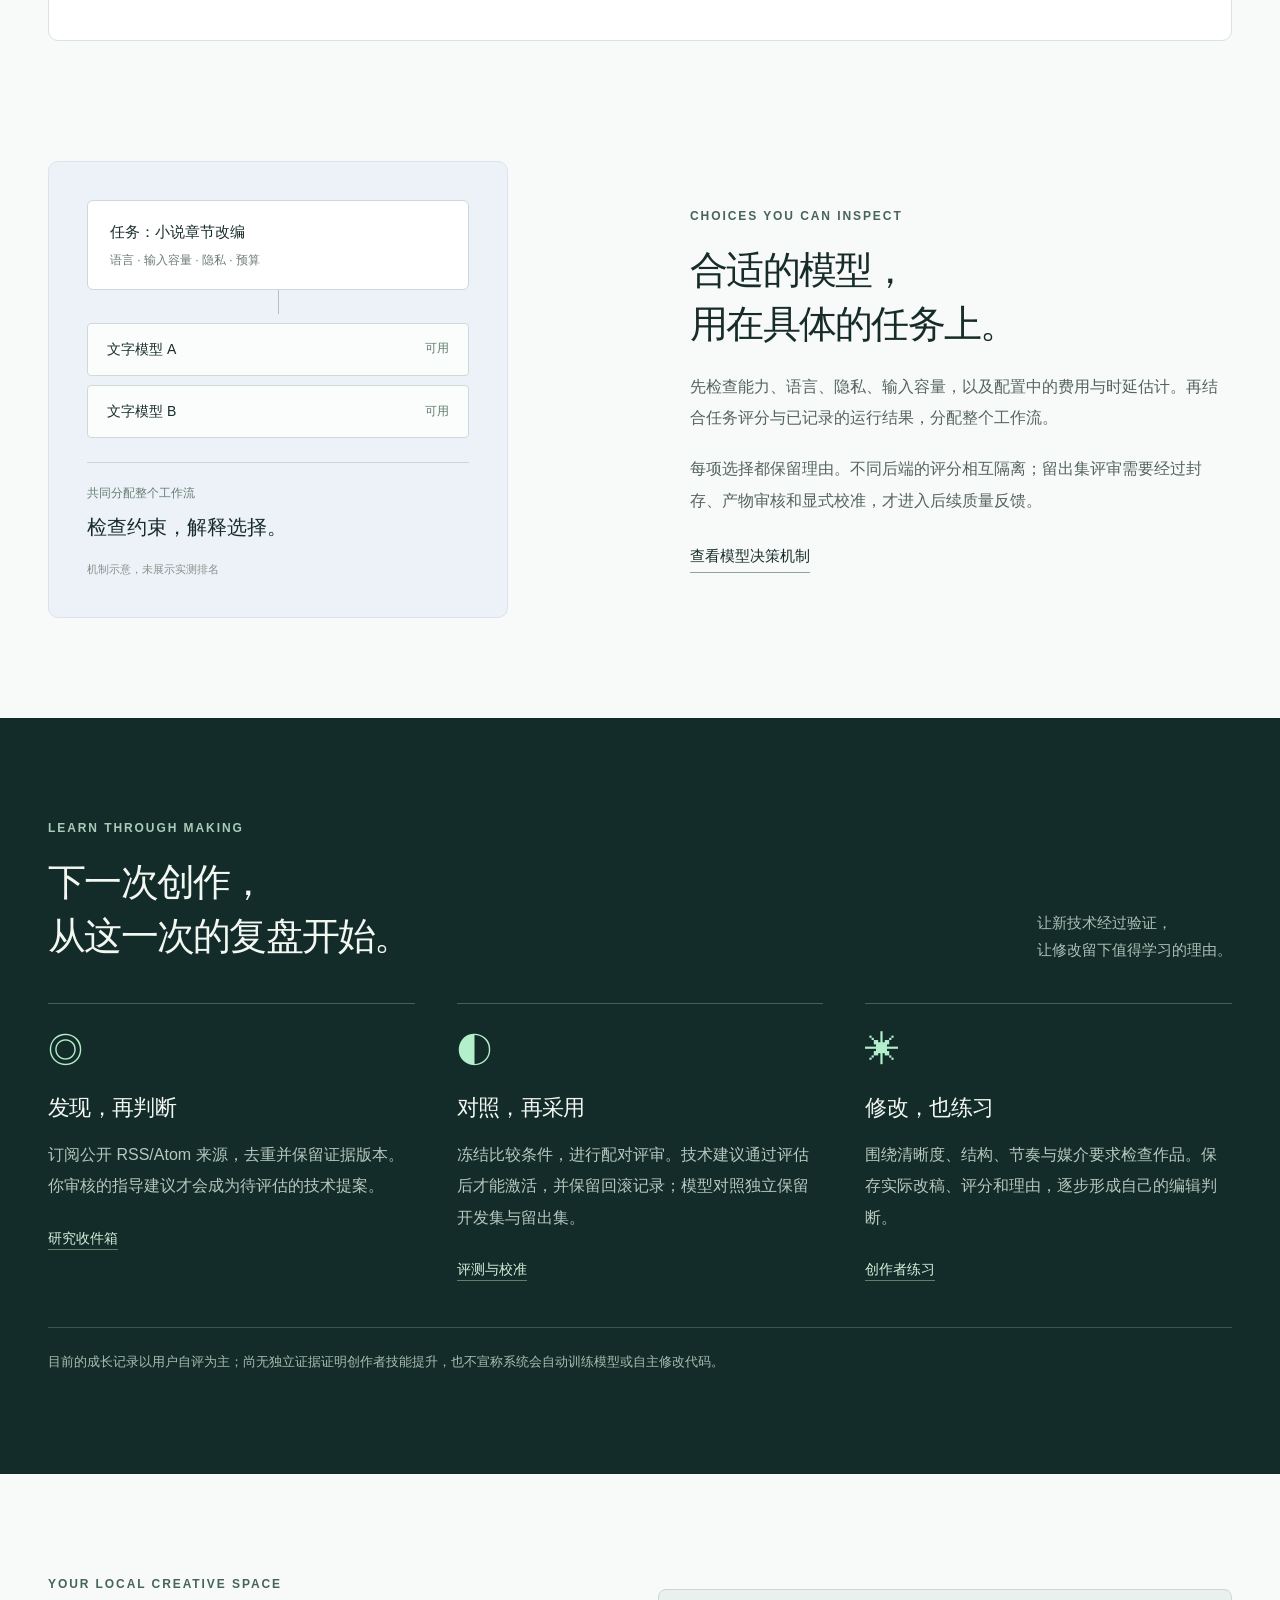
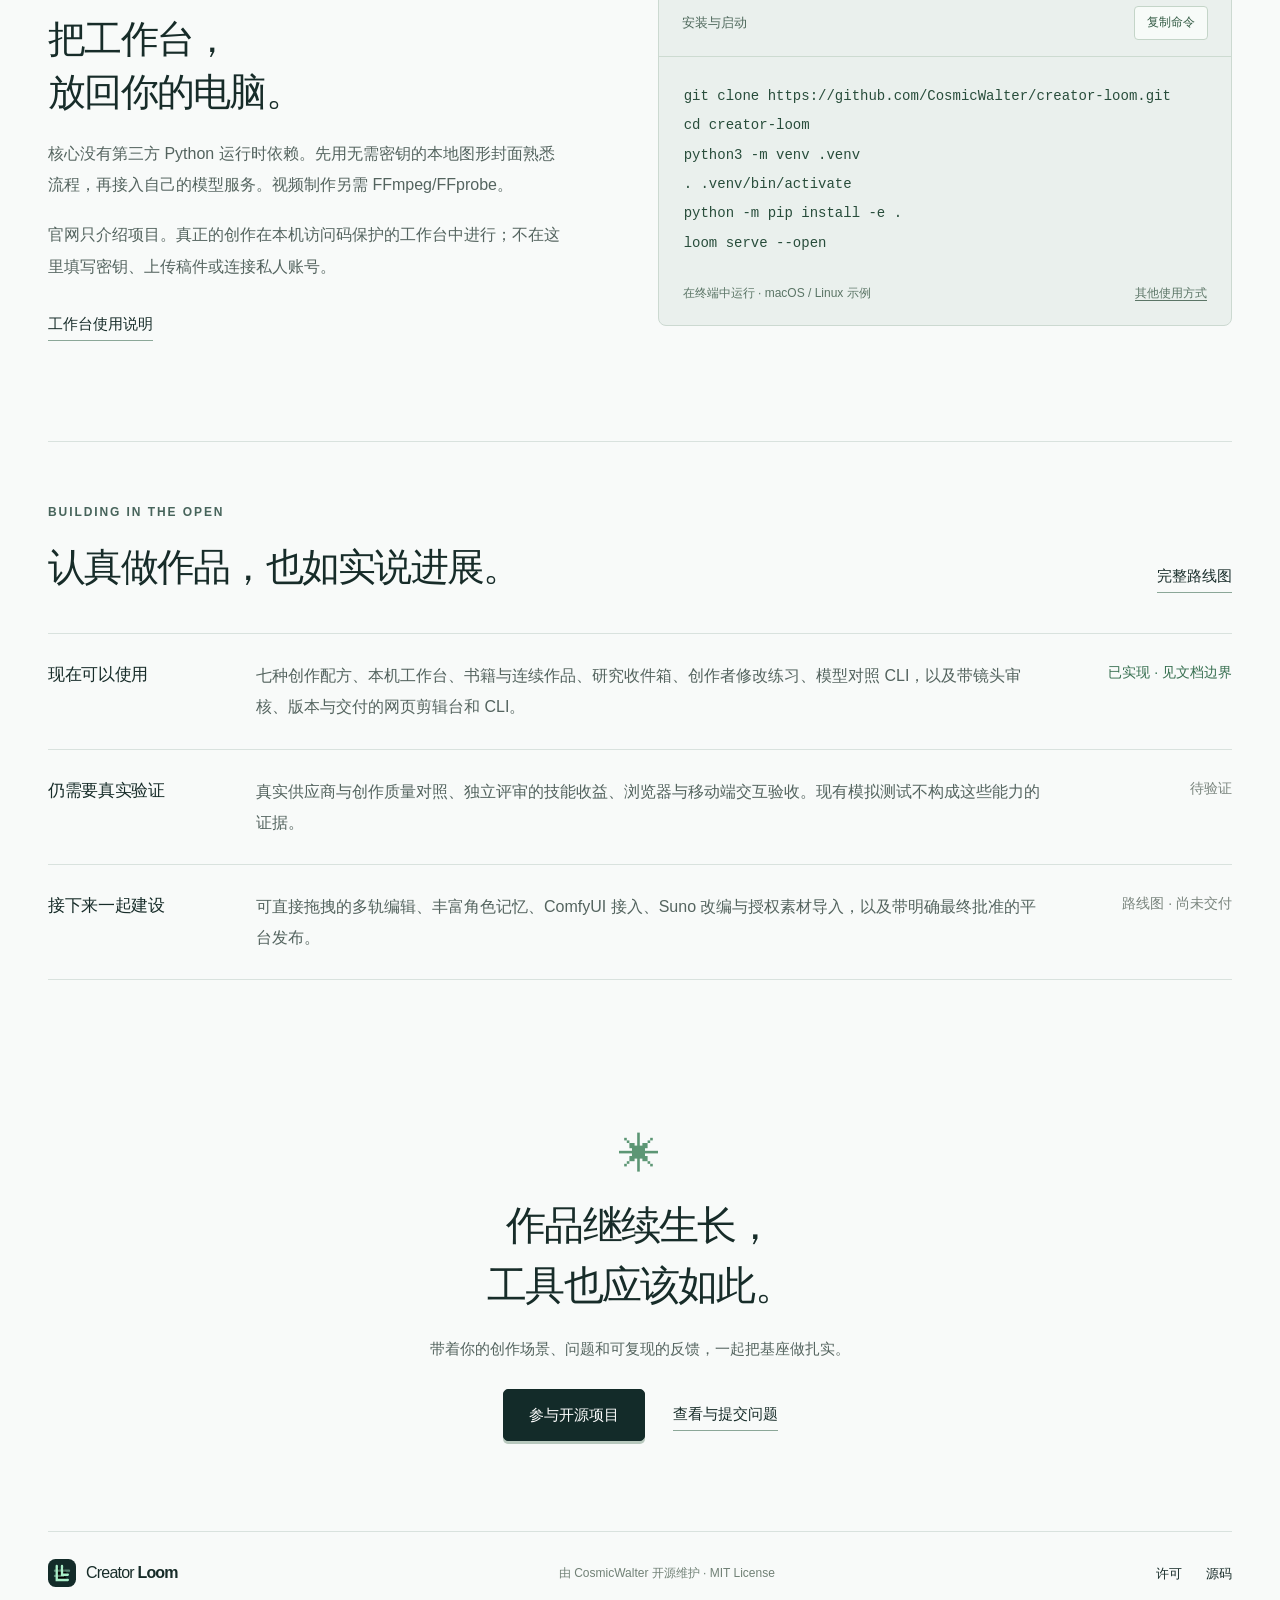
==== commit a017ced4: "feat: edit and review versioned media timelines in the workbench" ====
--- a/website/index.html
+++ b/website/index.html
@@ -25,7 +25,7 @@
         <h1>把一个想法，<br>织成<span class="ink">下一件作品。</span></h1>
         <p class="lead">文字、图像、声音与视频，一个可检查的创作工作流。<br class="desktop">模型为什么这样选，作品如何变得更好，每一步都看得见。</p>
         <div class="hero-actions"><a class="button dark" href="#start">开始本机创作</a><a class="text-link" href="https://github.com/CosmicWalter/creator-loom#readme">阅读使用指南</a></div>
-        <p class="release"><span class="release-tag">v0.9.0</span> 开放开发中 <span aria-hidden="true">·</span> MIT 许可 <span aria-hidden="true">·</span> Python 3.11+</p>
+        <p class="release"><span class="release-tag">v0.10.0</span> 开放开发中 <span aria-hidden="true">·</span> MIT 许可 <span aria-hidden="true">·</span> Python 3.11+</p>
       </div>
       <div class="loom-art" aria-label="从创作要求，经过计划、制作与审核，成为文字、图像、声音与视频的示意图" role="img">
         <div class="art-grain"></div><div class="art-grid"></div>
@@ -48,7 +48,7 @@
         </div>
         <div class="demo-body" id="demo-panel" role="tabpanel" aria-labelledby="tab-story" tabindex="0">
           <div class="demo-brief"><p class="eyebrow" id="demo-kind">有声故事 · BOOKCAST</p><h3 id="demo-title">让灯塔的故事，<br>被听见，也被看见。</h3><p id="demo-description">把已授权的章节变成口播稿、封面、配音和视频。上下文与连续性说明随计划保存，审核后再进入下一集。</p><a class="text-link" id="demo-doc" href="https://github.com/CosmicWalter/creator-loom/blob/main/docs/books-and-series.md">了解连续创作</a><small>流程演示 · 本页不调用模型或保存创作内容</small></div>
-          <div class="demo-stage"><div class="demo-topline"><span>创作计划</span><span class="mini-label">先预览，再制作</span></div><ol class="workflow" id="demo-steps"><li><span>文稿改编</span><small>文字模型 · 任务与来源</small></li><li><span>封面设计</span><small>图像模型或本地图形工具</small></li><li><span>生成旁白</span><small>语音服务 · 音色授权</small></li><li><span>视频合成</span><small>本机 FFmpeg · 审核交付</small></li></ol><div class="demo-boundary" id="demo-boundary">当前配方输出静态配图视频；多镜头剪辑通过 CLI 时间线完成。</div></div>
+          <div class="demo-stage"><div class="demo-topline"><span>创作计划</span><span class="mini-label">先预览，再制作</span></div><ol class="workflow" id="demo-steps"><li><span>文稿改编</span><small>文字模型 · 任务与来源</small></li><li><span>封面设计</span><small>图像模型或本地图形工具</small></li><li><span>生成旁白</span><small>语音服务 · 音色授权</small></li><li><span>视频合成</span><small>本机 FFmpeg · 审核交付</small></li></ol><div class="demo-boundary" id="demo-boundary">当前配方输出静态配图视频；多镜头剪辑可通过本机剪辑台或 CLI 时间线完成。</div></div>
         </div>
       </div>
     </section>
@@ -72,7 +72,7 @@
     </section>
     <section id="status" class="status wrap section">
       <div class="section-head"><div><p class="eyebrow">BUILDING IN THE OPEN</p><h2>认真做作品，也如实说进展。</h2></div><a class="text-link" href="https://github.com/CosmicWalter/creator-loom/blob/main/ROADMAP.md">完整路线图</a></div>
-      <div class="status-table"><div><h3>现在可以使用</h3><p>七种创作配方、本机工作台、书籍与连续作品、研究收件箱、创作者修改练习、模型对照 CLI，以及镜头审核与多镜头剪辑 CLI。</p><span class="status-label shipped">已实现 · 见文档边界</span></div><div><h3>仍需要真实验证</h3><p>真实供应商与创作质量对照、独立评审的技能收益、浏览器与移动端交互验收。现有模拟测试不构成这些能力的证据。</p><span class="status-label">待验证</span></div><div><h3>接下来一起建设</h3><p>网页时间线、丰富角色记忆、ComfyUI 接入、Suno 改编与授权素材导入，以及带明确最终批准的平台发布。</p><span class="status-label">路线图 · 尚未交付</span></div></div>
+      <div class="status-table"><div><h3>现在可以使用</h3><p>七种创作配方、本机工作台、书籍与连续作品、研究收件箱、创作者修改练习、模型对照 CLI，以及带镜头审核、版本与交付的网页剪辑台和 CLI。</p><span class="status-label shipped">已实现 · 见文档边界</span></div><div><h3>仍需要真实验证</h3><p>真实供应商与创作质量对照、独立评审的技能收益、浏览器与移动端交互验收。现有模拟测试不构成这些能力的证据。</p><span class="status-label">待验证</span></div><div><h3>接下来一起建设</h3><p>可直接拖拽的多轨编辑、丰富角色记忆、ComfyUI 接入、Suno 改编与授权素材导入，以及带明确最终批准的平台发布。</p><span class="status-label">路线图 · 尚未交付</span></div></div>
     </section>
     <section class="closing wrap"><span class="closing-mark" aria-hidden="true">✳</span><h2>作品继续生长，<br>工具也应该如此。</h2><p>带着你的创作场景、问题和可复现的反馈，一起把基座做扎实。</p><div class="hero-actions"><a class="button dark" href="https://github.com/CosmicWalter/creator-loom">参与开源项目</a><a class="text-link" href="https://github.com/CosmicWalter/creator-loom/issues">查看与提交问题</a></div></section>
   </main>
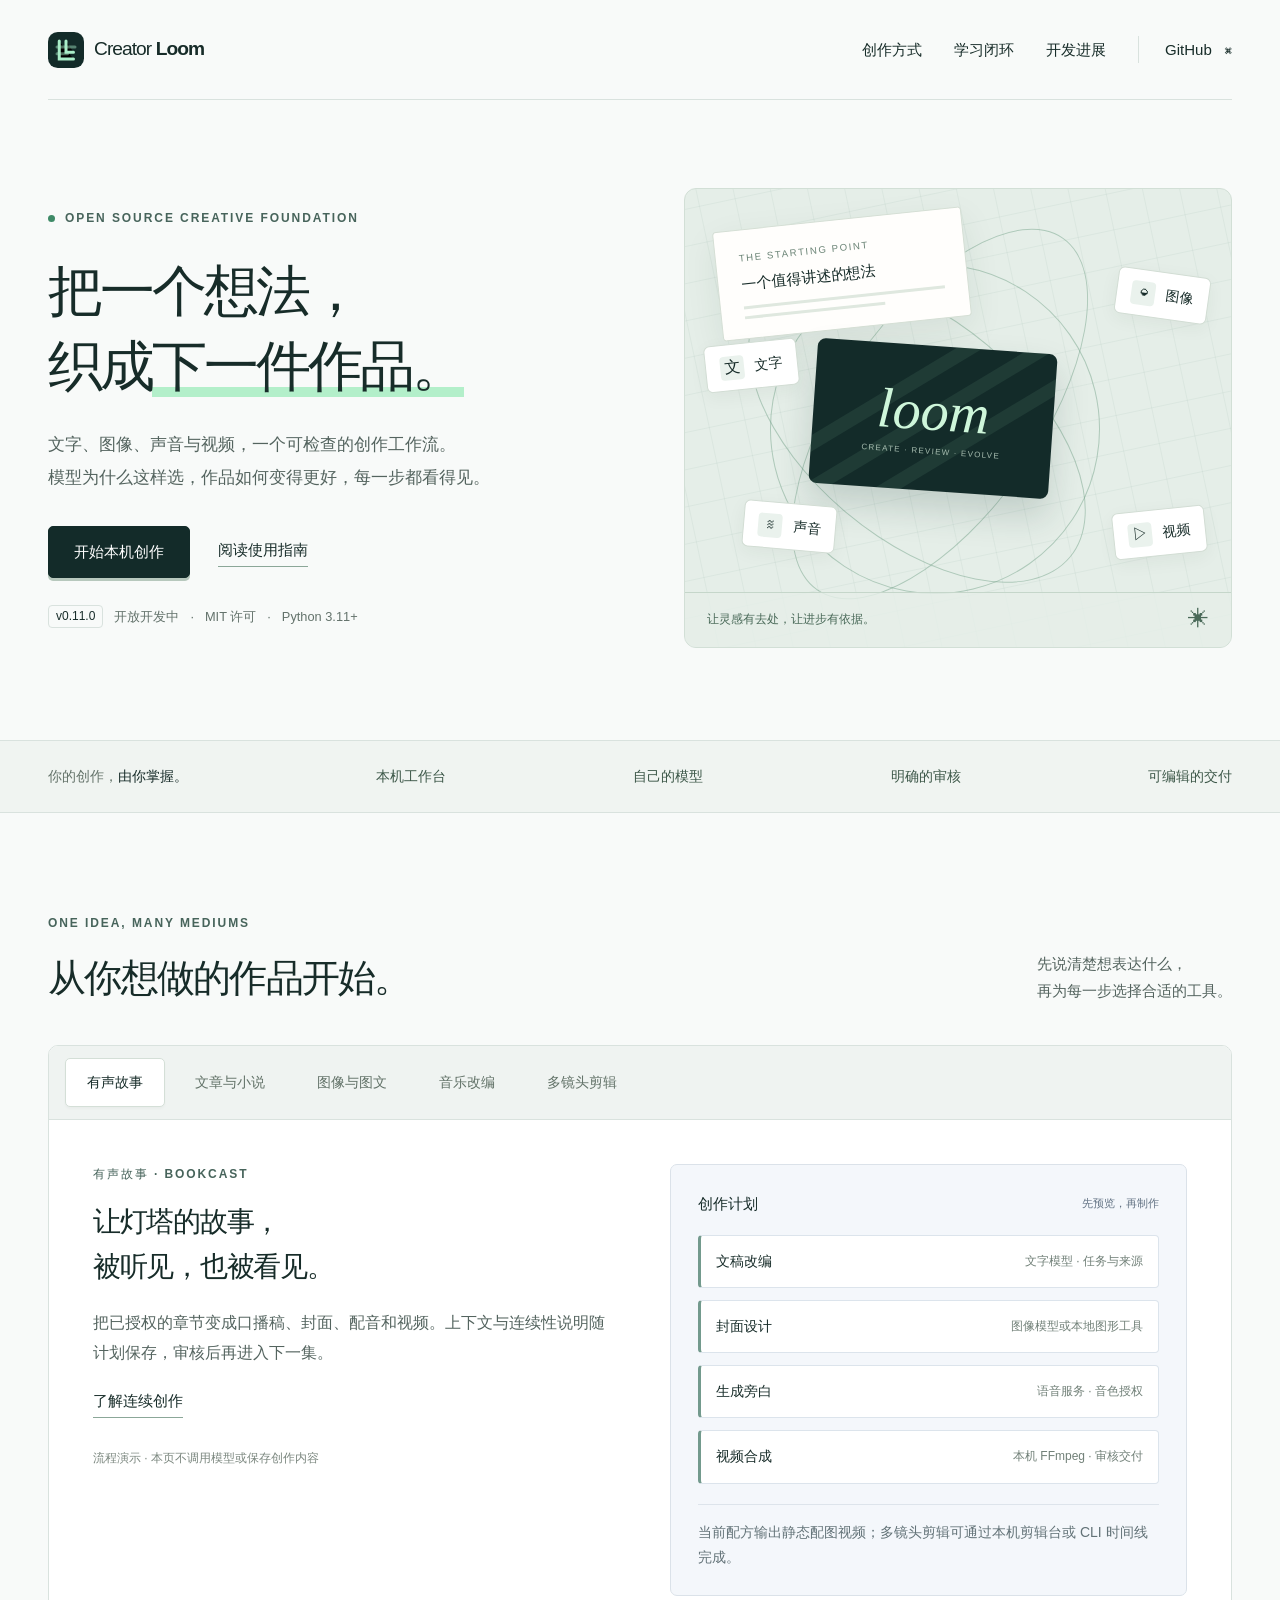
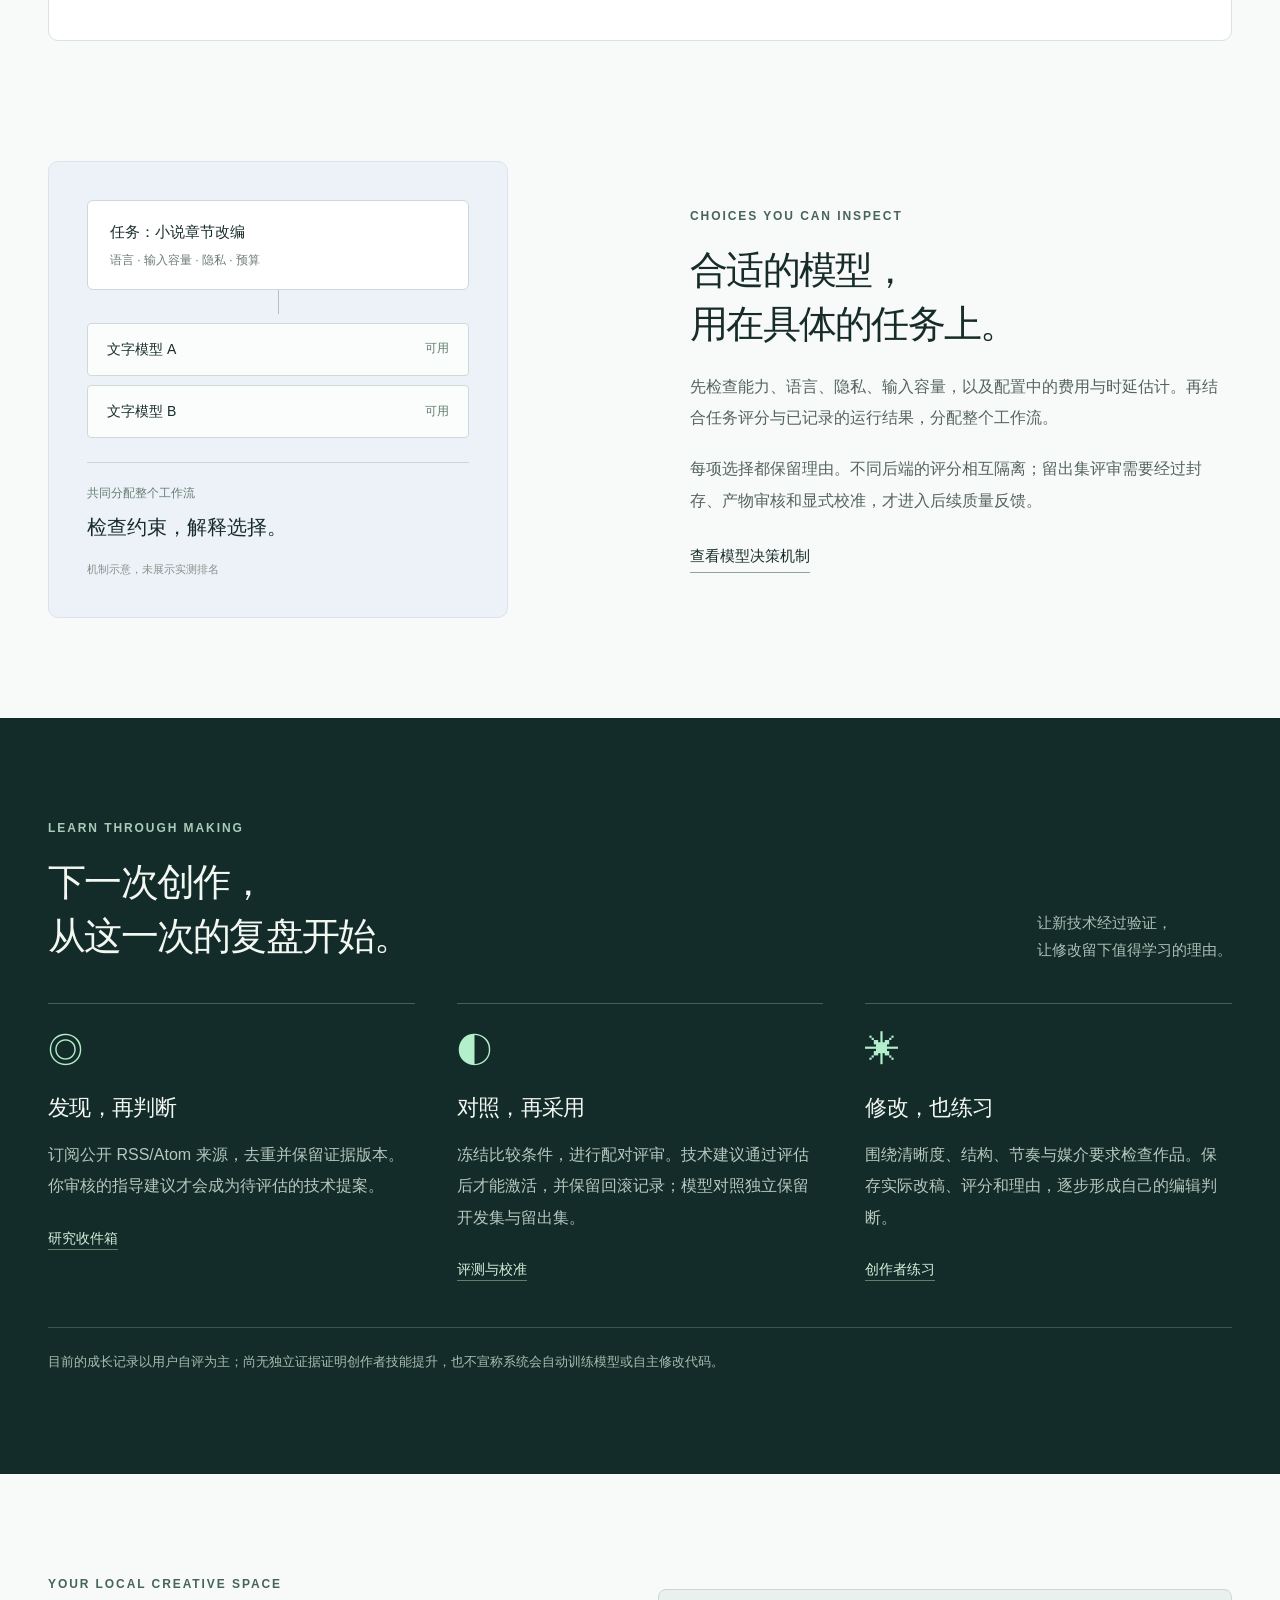
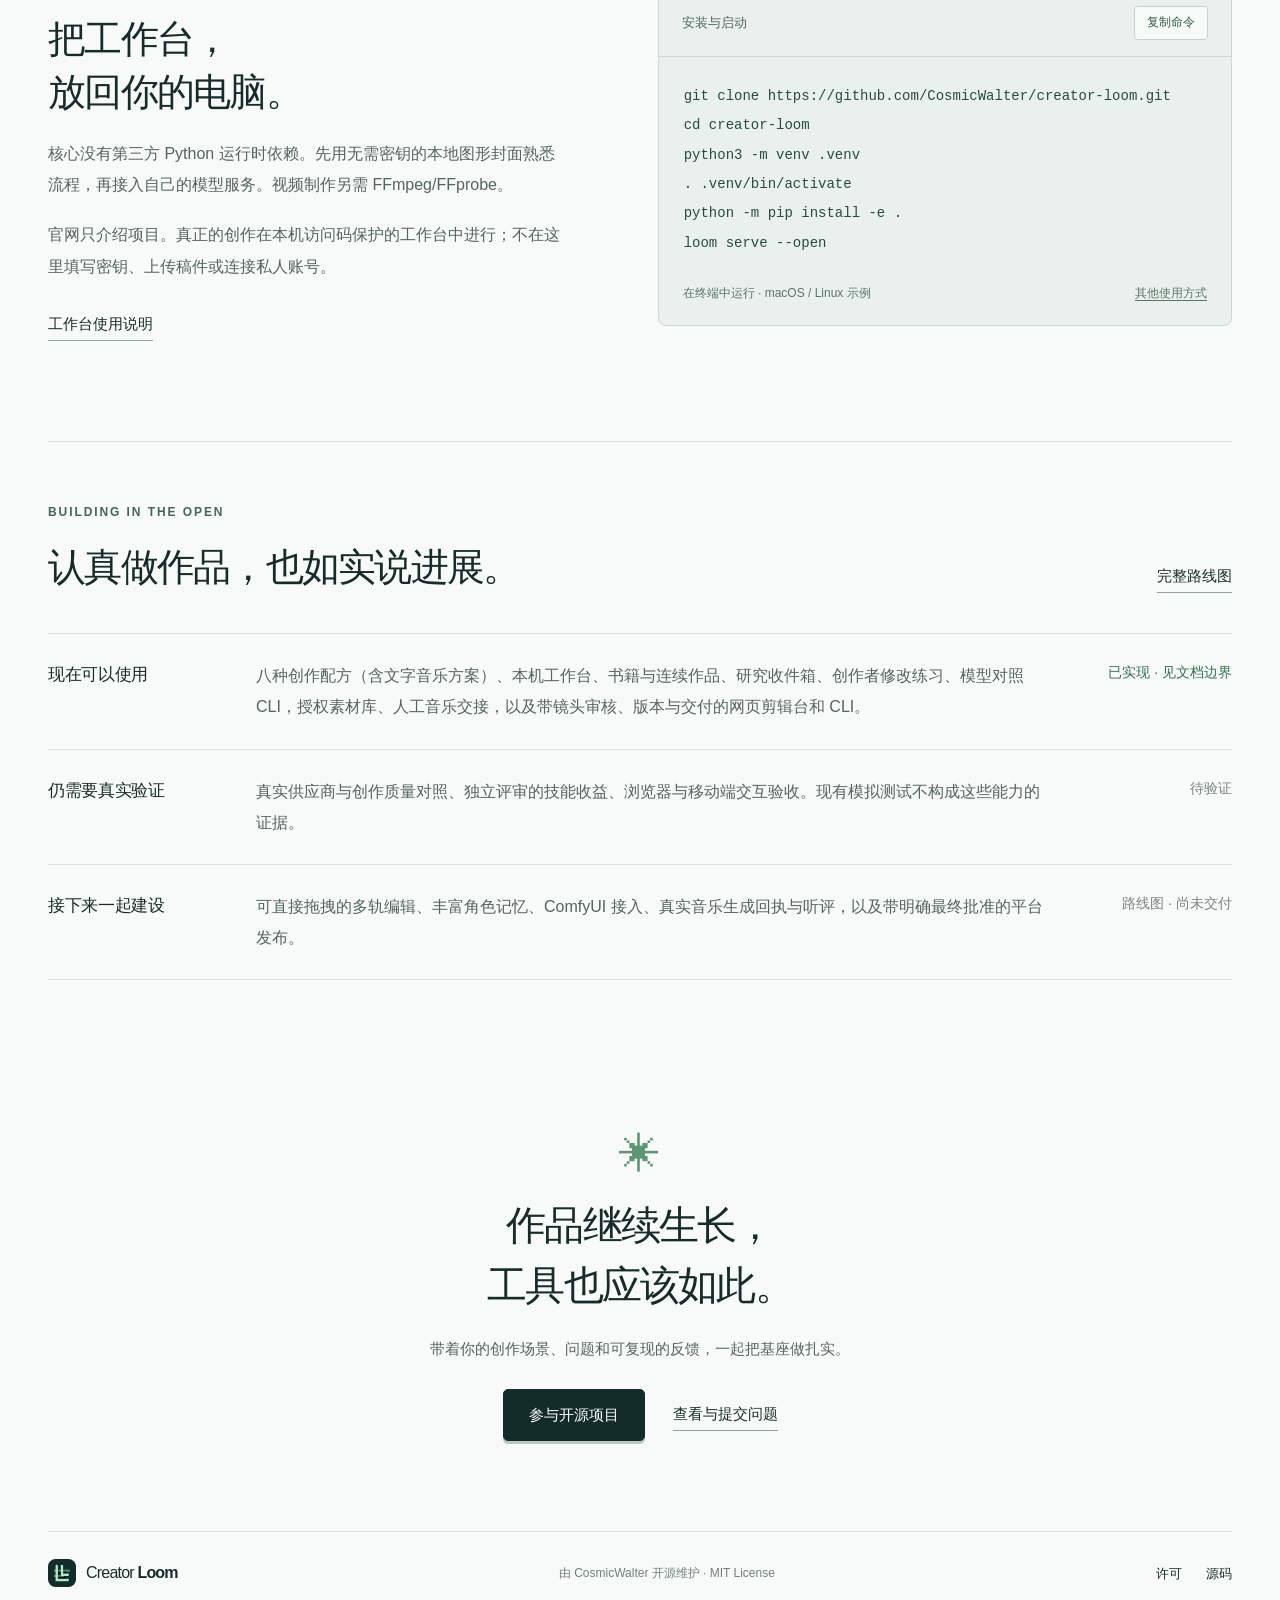
==== commit 617bf696: "feat: add authorized media reuse and reviewed music handoffs" ====
--- a/website/index.html
+++ b/website/index.html
@@ -25,7 +25,7 @@
         <h1>把一个想法，<br>织成<span class="ink">下一件作品。</span></h1>
         <p class="lead">文字、图像、声音与视频，一个可检查的创作工作流。<br class="desktop">模型为什么这样选，作品如何变得更好，每一步都看得见。</p>
         <div class="hero-actions"><a class="button dark" href="#start">开始本机创作</a><a class="text-link" href="https://github.com/CosmicWalter/creator-loom#readme">阅读使用指南</a></div>
-        <p class="release"><span class="release-tag">v0.10.0</span> 开放开发中 <span aria-hidden="true">·</span> MIT 许可 <span aria-hidden="true">·</span> Python 3.11+</p>
+        <p class="release"><span class="release-tag">v0.11.0</span> 开放开发中 <span aria-hidden="true">·</span> MIT 许可 <span aria-hidden="true">·</span> Python 3.11+</p>
       </div>
       <div class="loom-art" aria-label="从创作要求，经过计划、制作与审核，成为文字、图像、声音与视频的示意图" role="img">
         <div class="art-grain"></div><div class="art-grid"></div>
@@ -44,6 +44,7 @@
           <button role="tab" id="tab-story" aria-selected="true" aria-controls="demo-panel" data-demo="story">有声故事</button>
           <button role="tab" id="tab-writing" aria-selected="false" aria-controls="demo-panel" tabindex="-1" data-demo="writing">文章与小说</button>
           <button role="tab" id="tab-visual" aria-selected="false" aria-controls="demo-panel" tabindex="-1" data-demo="visual">图像与图文</button>
+          <button role="tab" id="tab-music" aria-selected="false" aria-controls="demo-panel" tabindex="-1" data-demo="music">音乐改编</button>
           <button role="tab" id="tab-edit" aria-selected="false" aria-controls="demo-panel" tabindex="-1" data-demo="edit">多镜头剪辑</button>
         </div>
         <div class="demo-body" id="demo-panel" role="tabpanel" aria-labelledby="tab-story" tabindex="0">
@@ -72,7 +73,7 @@
     </section>
     <section id="status" class="status wrap section">
       <div class="section-head"><div><p class="eyebrow">BUILDING IN THE OPEN</p><h2>认真做作品，也如实说进展。</h2></div><a class="text-link" href="https://github.com/CosmicWalter/creator-loom/blob/main/ROADMAP.md">完整路线图</a></div>
-      <div class="status-table"><div><h3>现在可以使用</h3><p>七种创作配方、本机工作台、书籍与连续作品、研究收件箱、创作者修改练习、模型对照 CLI，以及带镜头审核、版本与交付的网页剪辑台和 CLI。</p><span class="status-label shipped">已实现 · 见文档边界</span></div><div><h3>仍需要真实验证</h3><p>真实供应商与创作质量对照、独立评审的技能收益、浏览器与移动端交互验收。现有模拟测试不构成这些能力的证据。</p><span class="status-label">待验证</span></div><div><h3>接下来一起建设</h3><p>可直接拖拽的多轨编辑、丰富角色记忆、ComfyUI 接入、Suno 改编与授权素材导入，以及带明确最终批准的平台发布。</p><span class="status-label">路线图 · 尚未交付</span></div></div>
+      <div class="status-table"><div><h3>现在可以使用</h3><p>八种创作配方（含文字音乐方案）、本机工作台、书籍与连续作品、研究收件箱、创作者修改练习、模型对照 CLI，授权素材库、人工音乐交接，以及带镜头审核、版本与交付的网页剪辑台和 CLI。</p><span class="status-label shipped">已实现 · 见文档边界</span></div><div><h3>仍需要真实验证</h3><p>真实供应商与创作质量对照、独立评审的技能收益、浏览器与移动端交互验收。现有模拟测试不构成这些能力的证据。</p><span class="status-label">待验证</span></div><div><h3>接下来一起建设</h3><p>可直接拖拽的多轨编辑、丰富角色记忆、ComfyUI 接入、真实音乐生成回执与听评，以及带明确最终批准的平台发布。</p><span class="status-label">路线图 · 尚未交付</span></div></div>
     </section>
     <section class="closing wrap"><span class="closing-mark" aria-hidden="true">✳</span><h2>作品继续生长，<br>工具也应该如此。</h2><p>带着你的创作场景、问题和可复现的反馈，一起把基座做扎实。</p><div class="hero-actions"><a class="button dark" href="https://github.com/CosmicWalter/creator-loom">参与开源项目</a><a class="text-link" href="https://github.com/CosmicWalter/creator-loom/issues">查看与提交问题</a></div></section>
   </main>
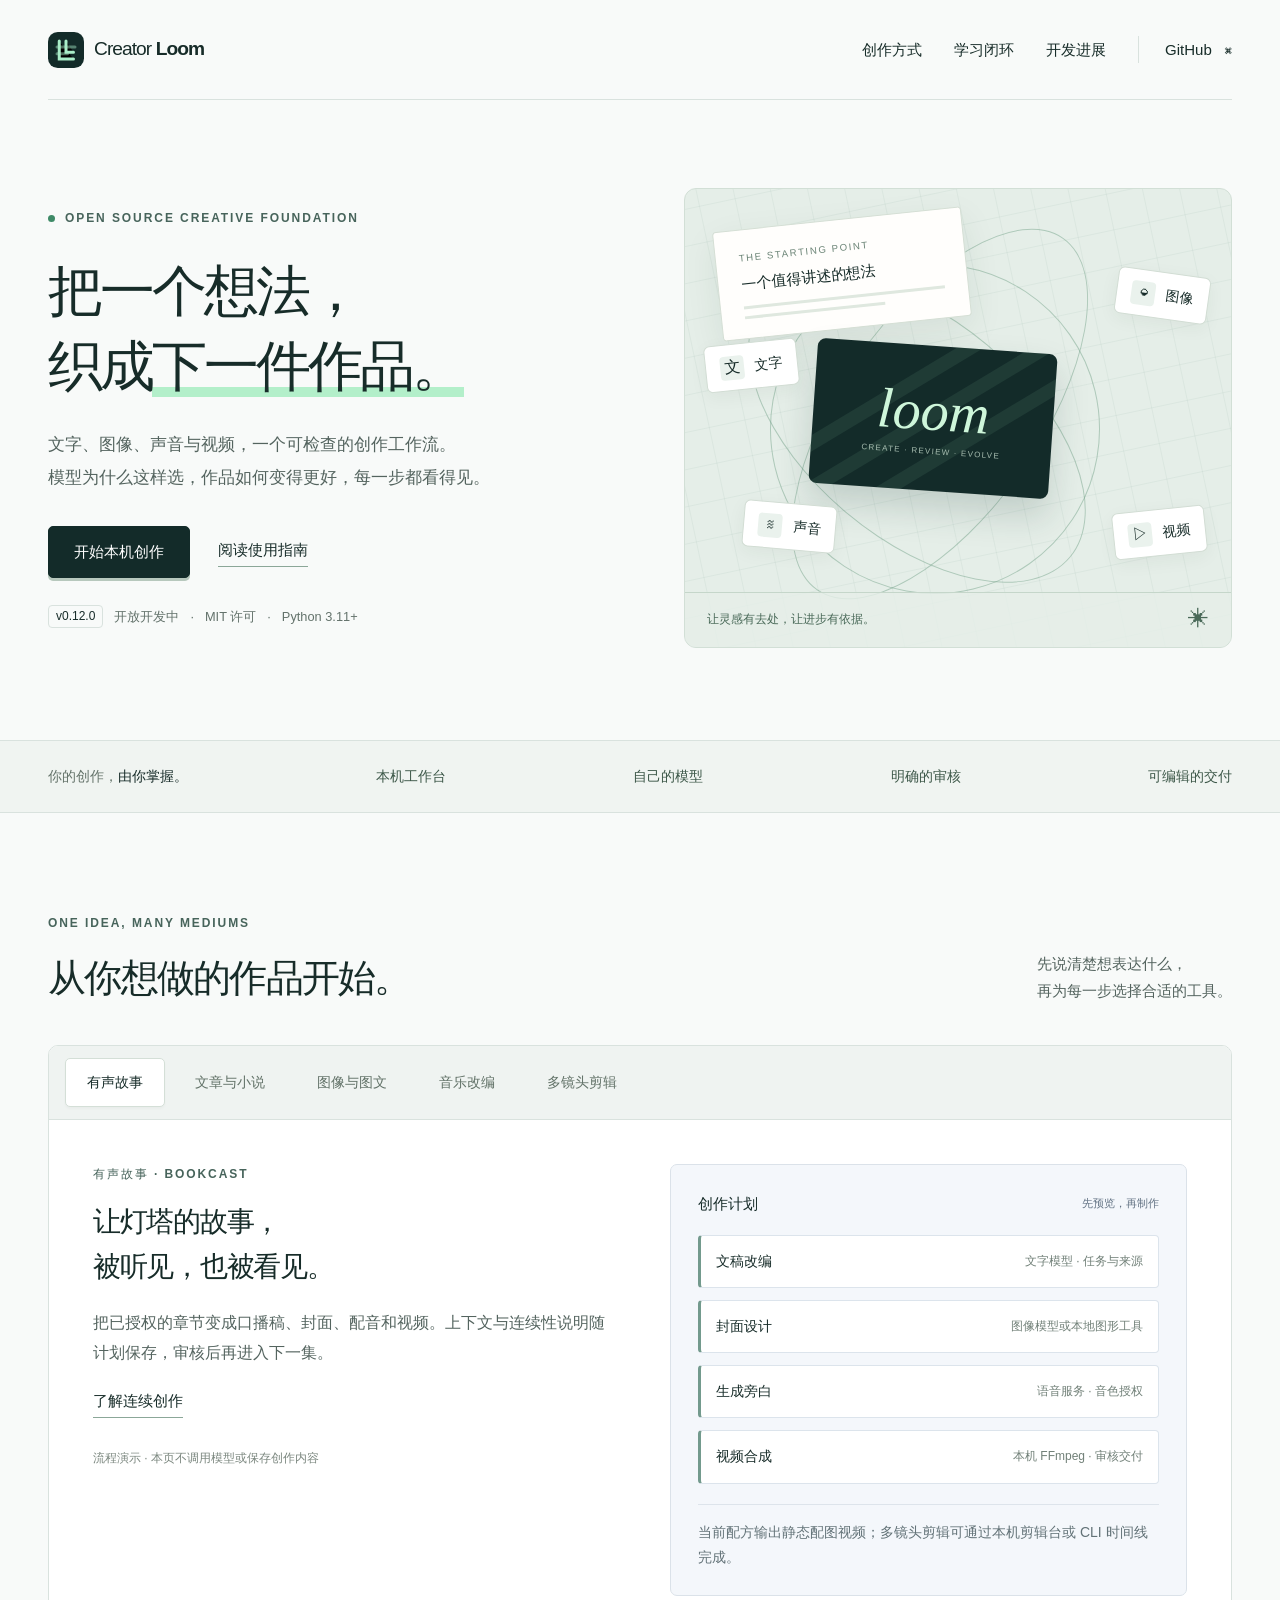
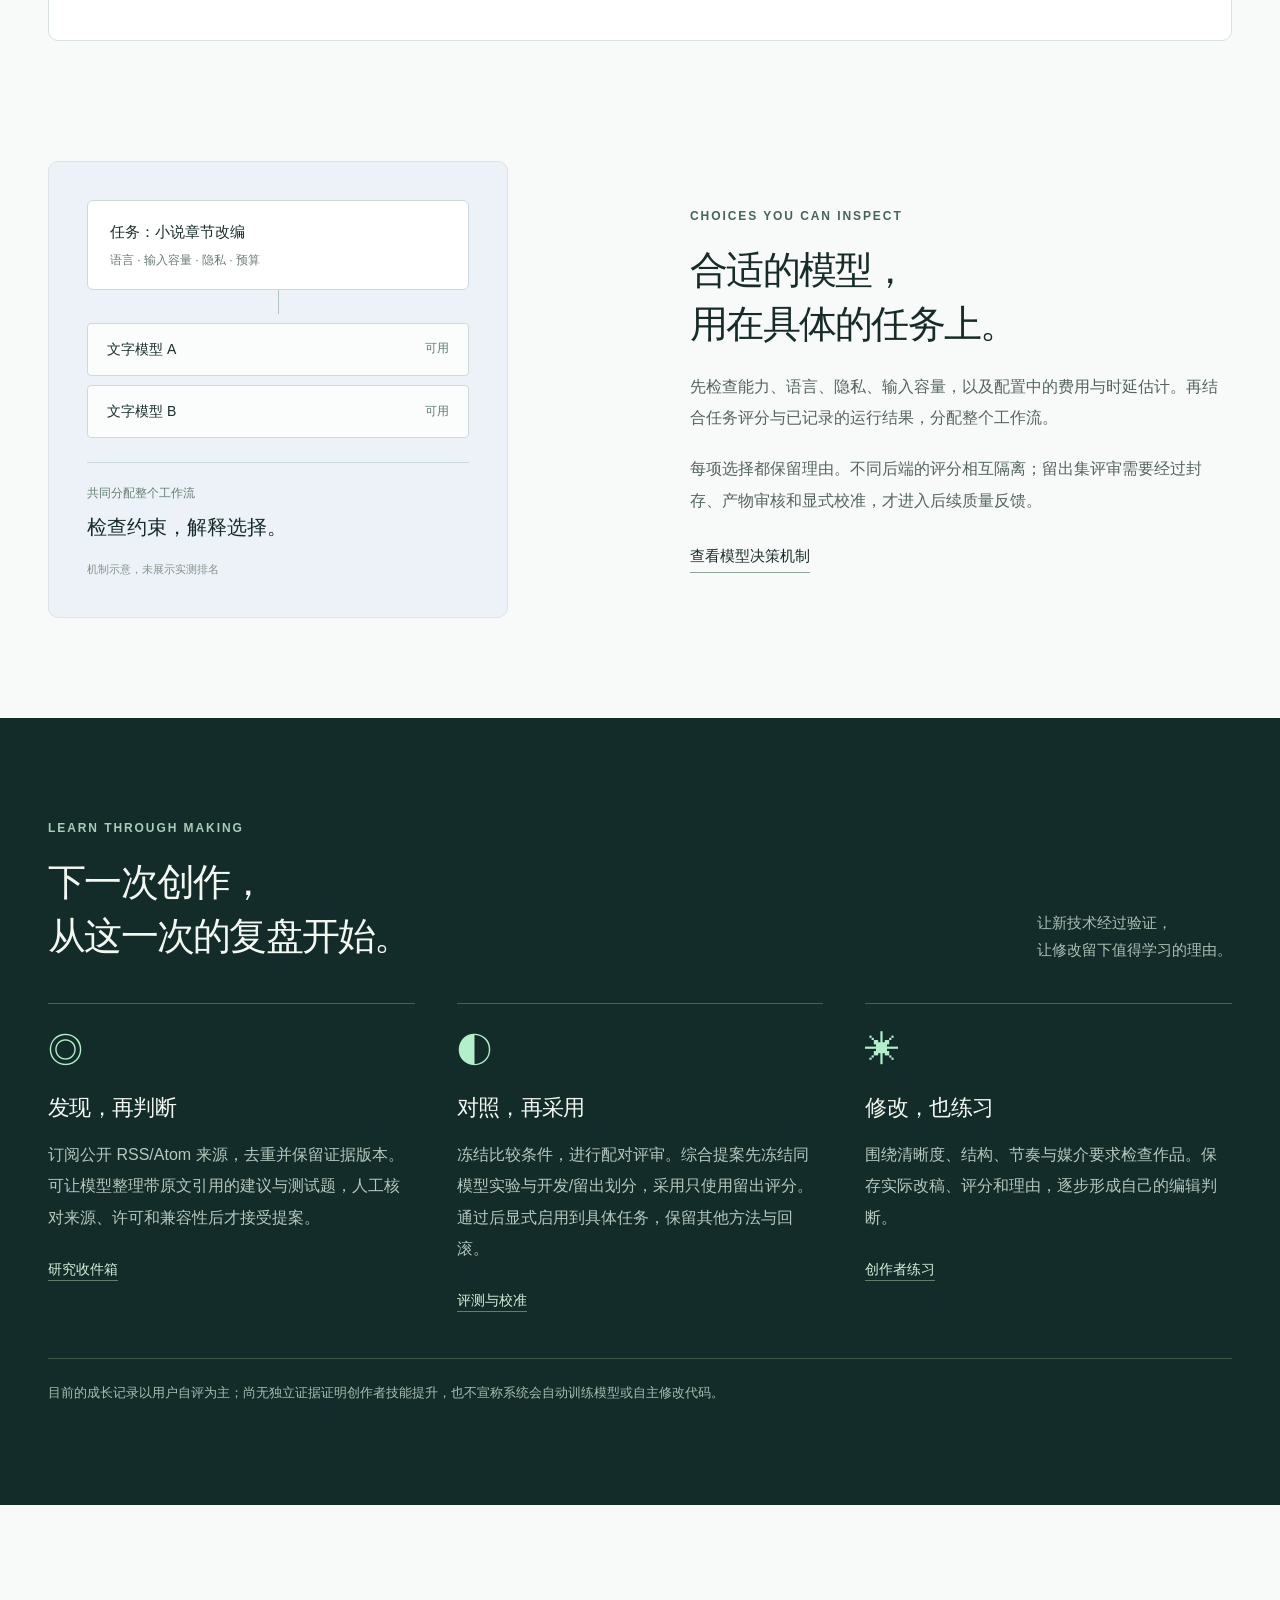
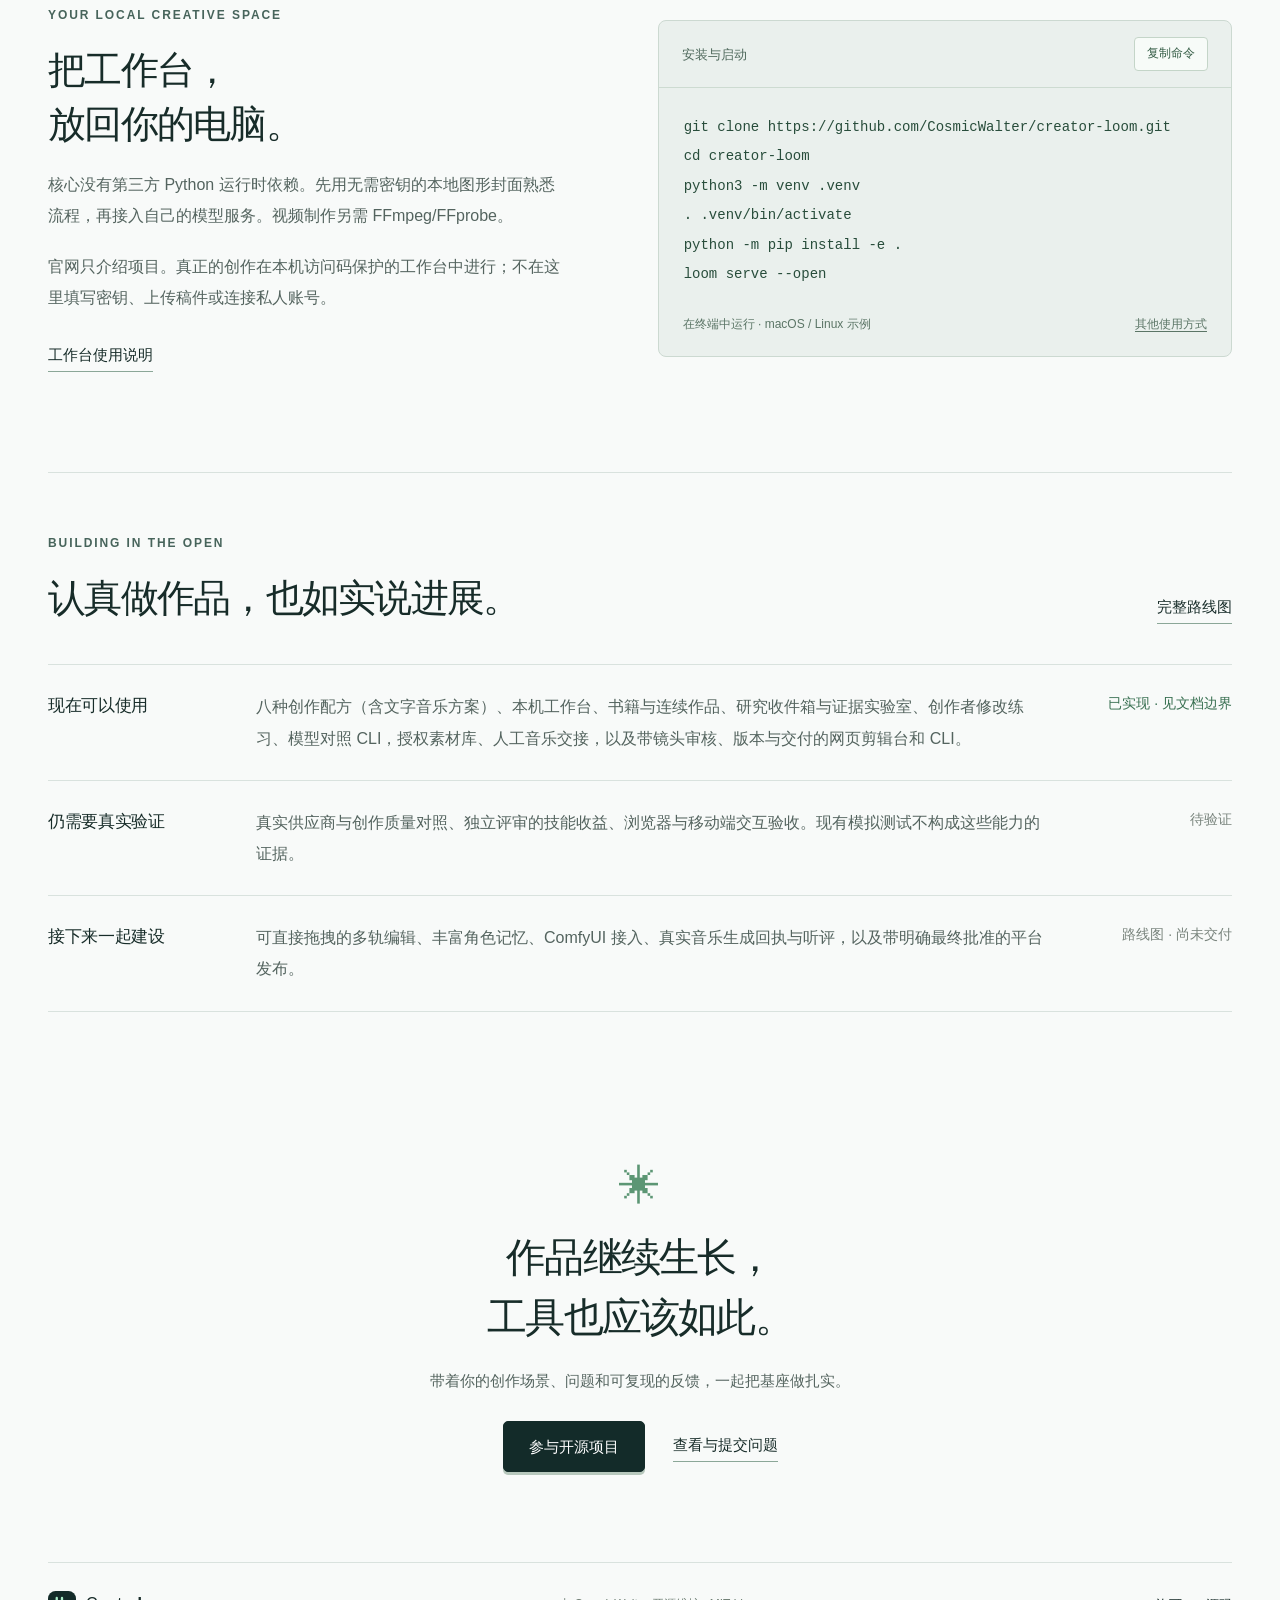
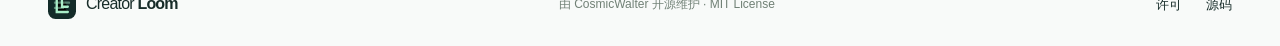
==== commit 81830885: "feat: ground editorial learning in reviewed evidence and held-out experiments" ====
--- a/website/index.html
+++ b/website/index.html
@@ -25,7 +25,7 @@
         <h1>把一个想法，<br>织成<span class="ink">下一件作品。</span></h1>
         <p class="lead">文字、图像、声音与视频，一个可检查的创作工作流。<br class="desktop">模型为什么这样选，作品如何变得更好，每一步都看得见。</p>
         <div class="hero-actions"><a class="button dark" href="#start">开始本机创作</a><a class="text-link" href="https://github.com/CosmicWalter/creator-loom#readme">阅读使用指南</a></div>
-        <p class="release"><span class="release-tag">v0.11.0</span> 开放开发中 <span aria-hidden="true">·</span> MIT 许可 <span aria-hidden="true">·</span> Python 3.11+</p>
+        <p class="release"><span class="release-tag">v0.12.0</span> 开放开发中 <span aria-hidden="true">·</span> MIT 许可 <span aria-hidden="true">·</span> Python 3.11+</p>
       </div>
       <div class="loom-art" aria-label="从创作要求，经过计划、制作与审核，成为文字、图像、声音与视频的示意图" role="img">
         <div class="art-grain"></div><div class="art-grid"></div>
@@ -59,7 +59,7 @@
     </section>
     <section id="learning" class="learning section">
       <div class="wrap"><div class="section-head"><div><p class="eyebrow">LEARN THROUGH MAKING</p><h2>下一次创作，<br>从这一次的复盘开始。</h2></div><p>让新技术经过验证，<br>让修改留下值得学习的理由。</p></div>
-      <div class="learning-grid"><article><span class="learning-symbol" aria-hidden="true">◎</span><h3>发现，再判断</h3><p>订阅公开 RSS/Atom 来源，去重并保留证据版本。你审核的指导建议才会成为待评估的技术提案。</p><a href="https://github.com/CosmicWalter/creator-loom/blob/main/docs/research-inbox.md">研究收件箱</a></article><article><span class="learning-symbol" aria-hidden="true">◐</span><h3>对照，再采用</h3><p>冻结比较条件，进行配对评审。技术建议通过评估后才能激活，并保留回滚记录；模型对照独立保留开发集与留出集。</p><a href="https://github.com/CosmicWalter/creator-loom/blob/main/docs/benchmarks.md">评测与校准</a></article><article><span class="learning-symbol" aria-hidden="true">✳</span><h3>修改，也练习</h3><p>围绕清晰度、结构、节奏与媒介要求检查作品。保存实际改稿、评分和理由，逐步形成自己的编辑判断。</p><a href="https://github.com/CosmicWalter/creator-loom/blob/main/docs/learning.md">创作者练习</a></article></div>
+      <div class="learning-grid"><article><span class="learning-symbol" aria-hidden="true">◎</span><h3>发现，再判断</h3><p>订阅公开 RSS/Atom 来源，去重并保留证据版本。可让模型整理带原文引用的建议与测试题，人工核对来源、许可和兼容性后才接受提案。</p><a href="https://github.com/CosmicWalter/creator-loom/blob/main/docs/research-inbox.md">研究收件箱</a></article><article><span class="learning-symbol" aria-hidden="true">◐</span><h3>对照，再采用</h3><p>冻结比较条件，进行配对评审。综合提案先冻结同模型实验与开发/留出划分，采用只使用留出评分。通过后显式启用到具体任务，保留其他方法与回滚。</p><a href="https://github.com/CosmicWalter/creator-loom/blob/main/docs/benchmarks.md">评测与校准</a></article><article><span class="learning-symbol" aria-hidden="true">✳</span><h3>修改，也练习</h3><p>围绕清晰度、结构、节奏与媒介要求检查作品。保存实际改稿、评分和理由，逐步形成自己的编辑判断。</p><a href="https://github.com/CosmicWalter/creator-loom/blob/main/docs/learning.md">创作者练习</a></article></div>
       <p class="learning-note">目前的成长记录以用户自评为主；尚无独立证据证明创作者技能提升，也不宣称系统会自动训练模型或自主修改代码。</p></div>
     </section>
     <section id="start" class="start wrap section">
@@ -73,7 +73,7 @@
     </section>
     <section id="status" class="status wrap section">
       <div class="section-head"><div><p class="eyebrow">BUILDING IN THE OPEN</p><h2>认真做作品，也如实说进展。</h2></div><a class="text-link" href="https://github.com/CosmicWalter/creator-loom/blob/main/ROADMAP.md">完整路线图</a></div>
-      <div class="status-table"><div><h3>现在可以使用</h3><p>八种创作配方（含文字音乐方案）、本机工作台、书籍与连续作品、研究收件箱、创作者修改练习、模型对照 CLI，授权素材库、人工音乐交接，以及带镜头审核、版本与交付的网页剪辑台和 CLI。</p><span class="status-label shipped">已实现 · 见文档边界</span></div><div><h3>仍需要真实验证</h3><p>真实供应商与创作质量对照、独立评审的技能收益、浏览器与移动端交互验收。现有模拟测试不构成这些能力的证据。</p><span class="status-label">待验证</span></div><div><h3>接下来一起建设</h3><p>可直接拖拽的多轨编辑、丰富角色记忆、ComfyUI 接入、真实音乐生成回执与听评，以及带明确最终批准的平台发布。</p><span class="status-label">路线图 · 尚未交付</span></div></div>
+      <div class="status-table"><div><h3>现在可以使用</h3><p>八种创作配方（含文字音乐方案）、本机工作台、书籍与连续作品、研究收件箱与证据实验室、创作者修改练习、模型对照 CLI，授权素材库、人工音乐交接，以及带镜头审核、版本与交付的网页剪辑台和 CLI。</p><span class="status-label shipped">已实现 · 见文档边界</span></div><div><h3>仍需要真实验证</h3><p>真实供应商与创作质量对照、独立评审的技能收益、浏览器与移动端交互验收。现有模拟测试不构成这些能力的证据。</p><span class="status-label">待验证</span></div><div><h3>接下来一起建设</h3><p>可直接拖拽的多轨编辑、丰富角色记忆、ComfyUI 接入、真实音乐生成回执与听评，以及带明确最终批准的平台发布。</p><span class="status-label">路线图 · 尚未交付</span></div></div>
     </section>
     <section class="closing wrap"><span class="closing-mark" aria-hidden="true">✳</span><h2>作品继续生长，<br>工具也应该如此。</h2><p>带着你的创作场景、问题和可复现的反馈，一起把基座做扎实。</p><div class="hero-actions"><a class="button dark" href="https://github.com/CosmicWalter/creator-loom">参与开源项目</a><a class="text-link" href="https://github.com/CosmicWalter/creator-loom/issues">查看与提交问题</a></div></section>
   </main>
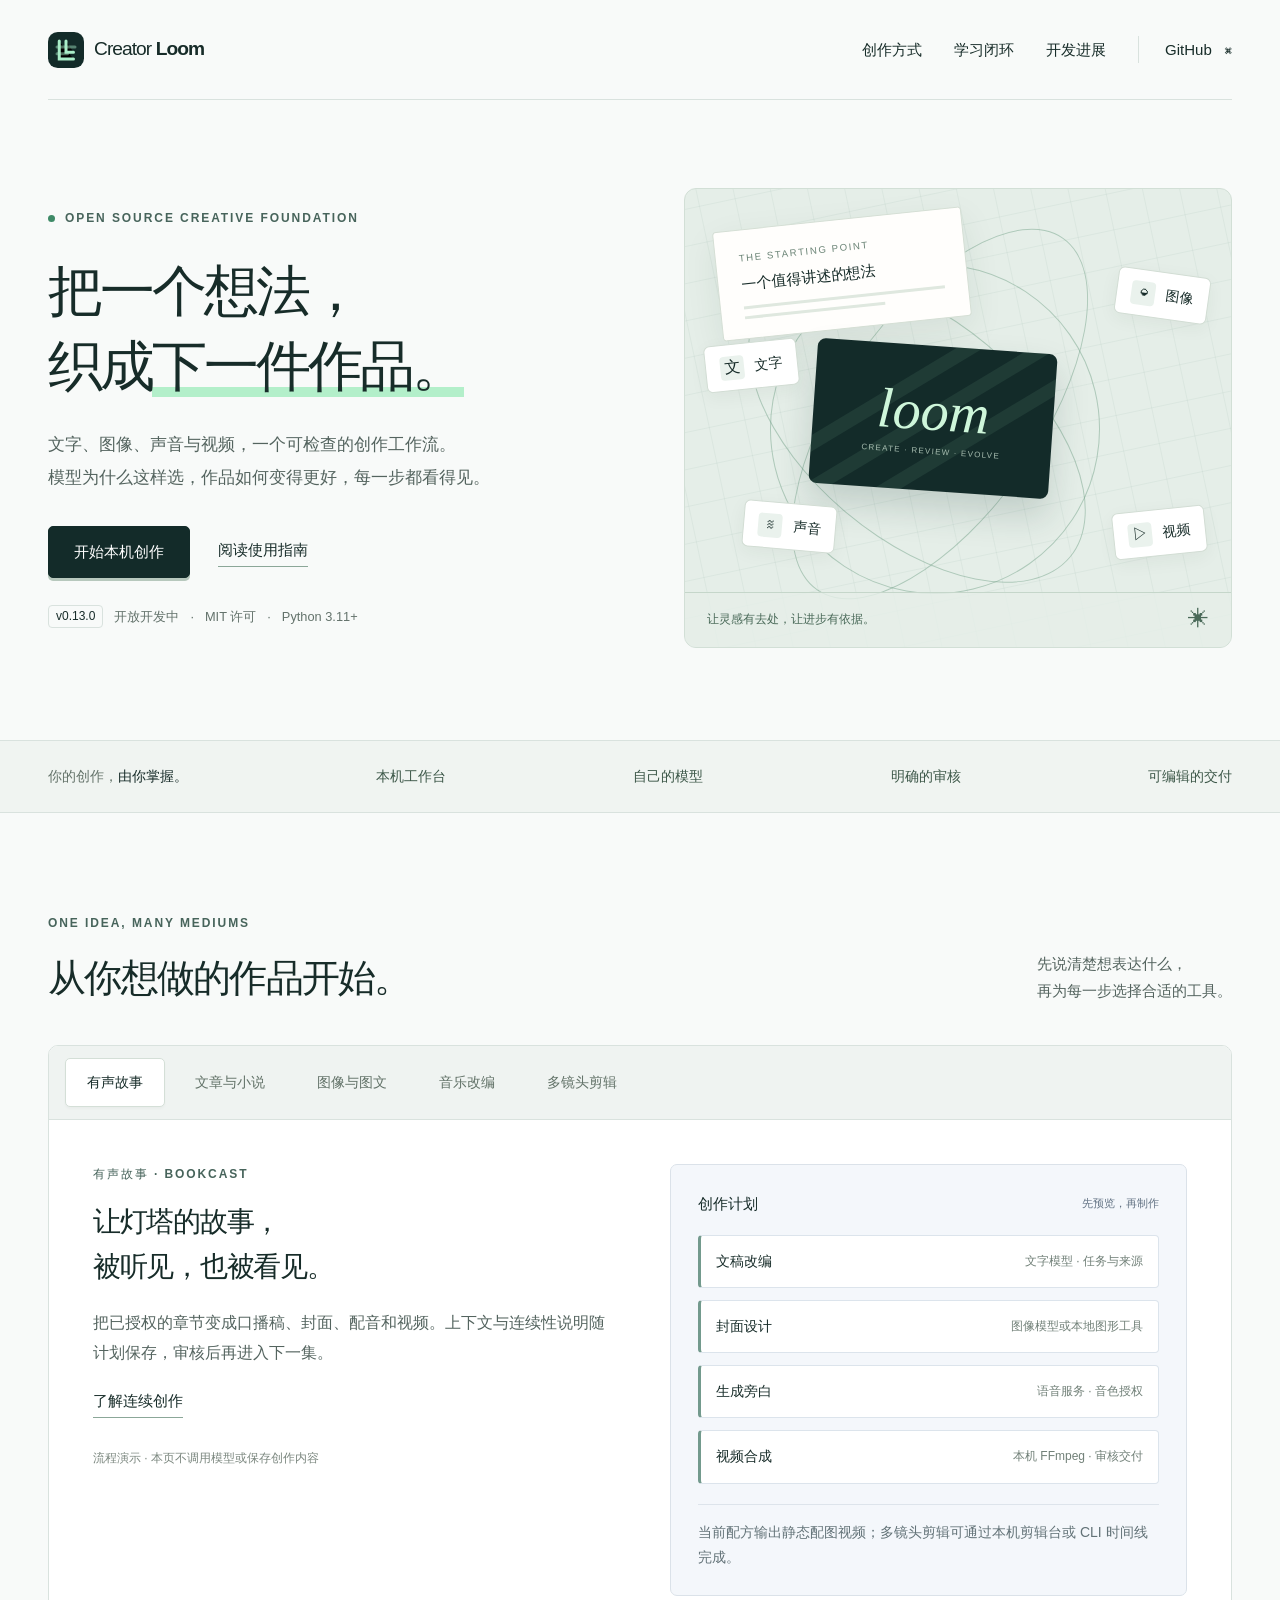
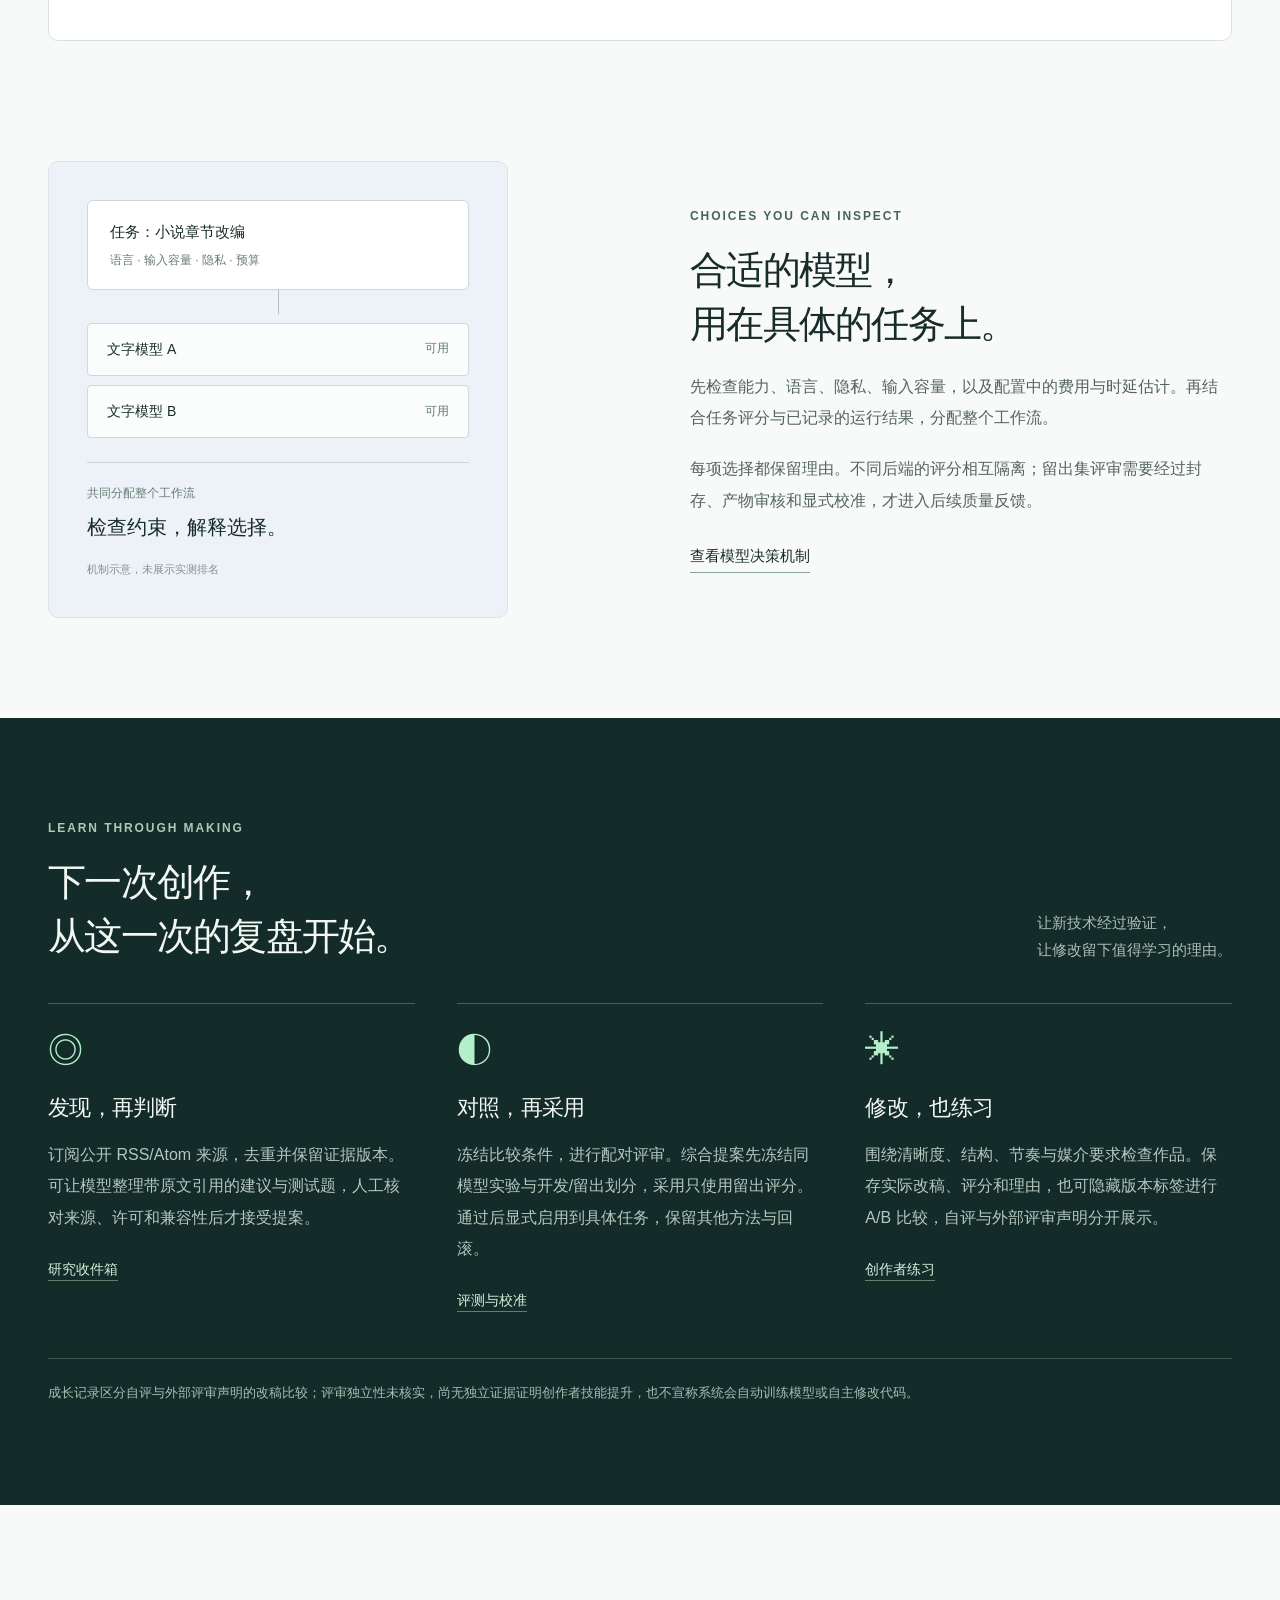
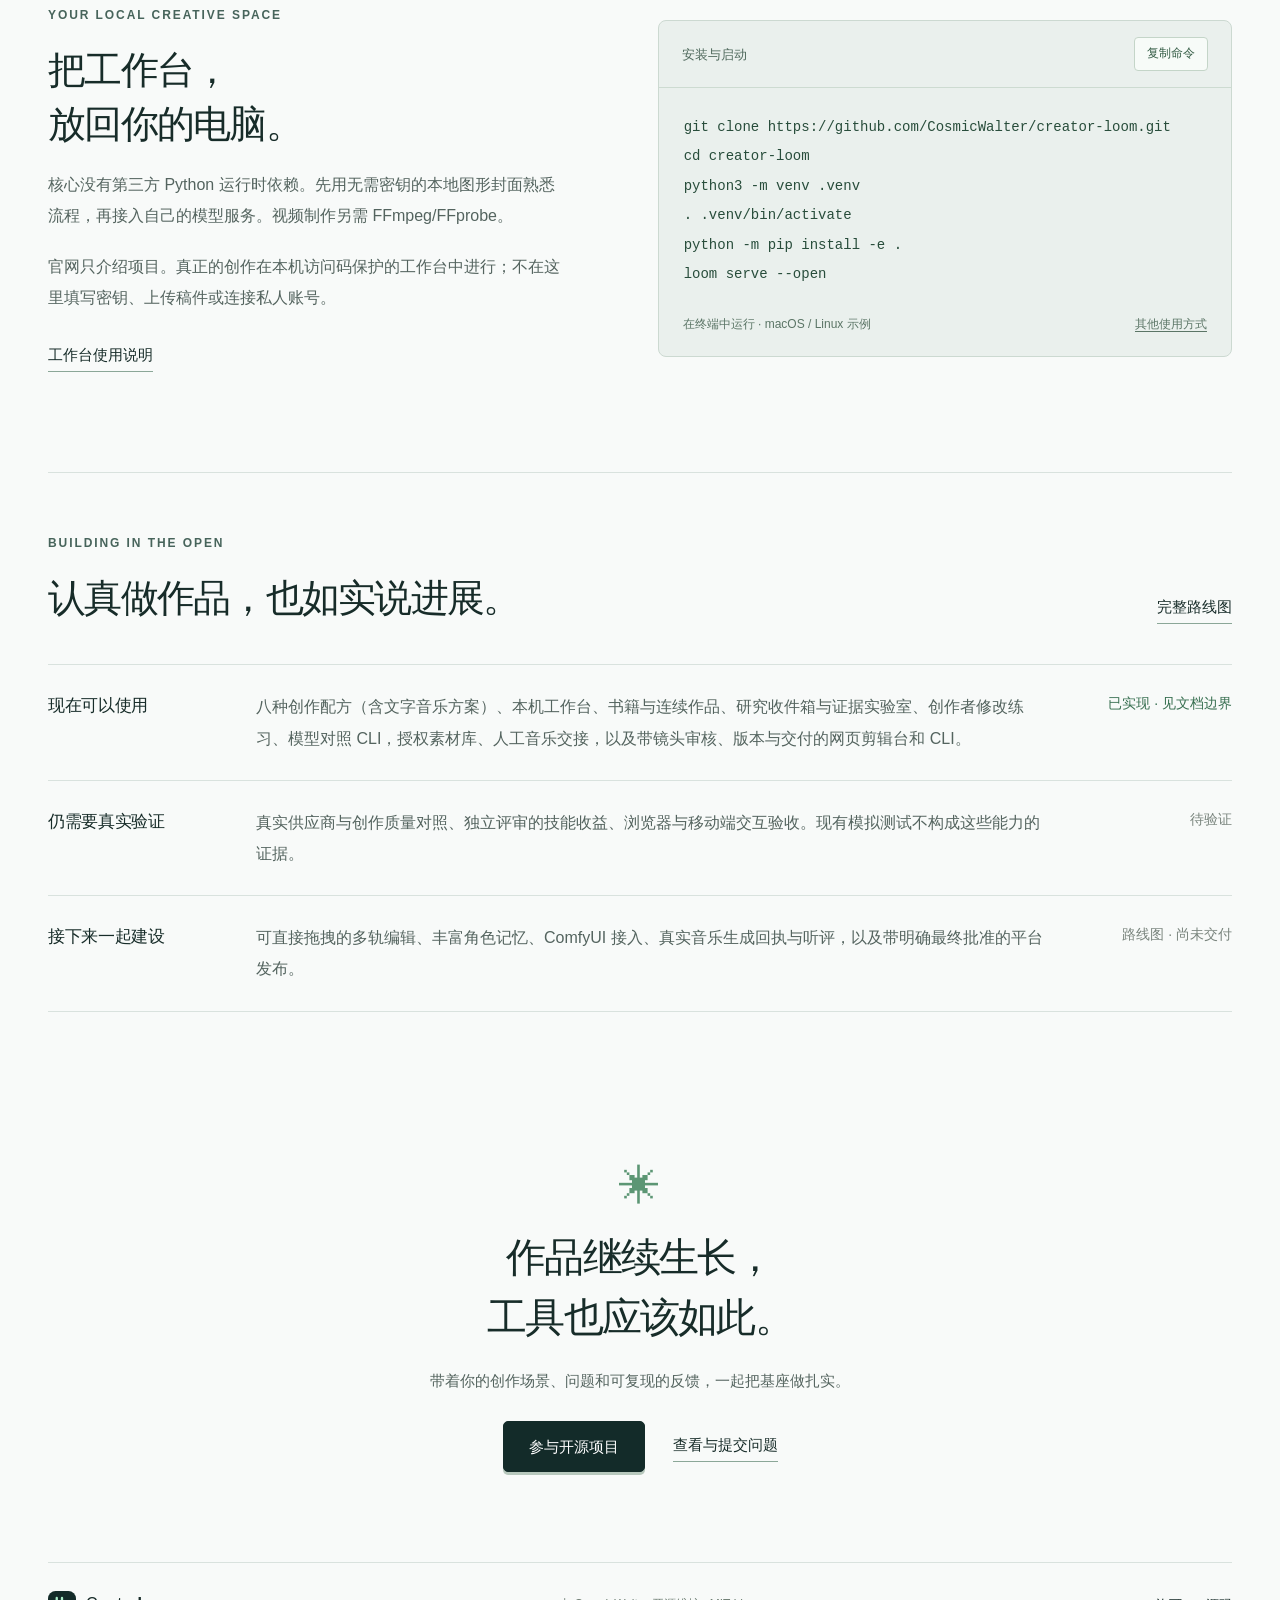
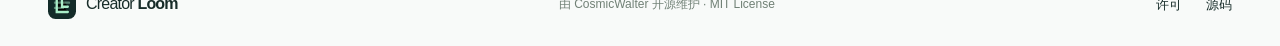
==== commit e0293967: "feat: compare creator revisions with immutable blind reviews" ====
--- a/website/index.html
+++ b/website/index.html
@@ -25,7 +25,7 @@
         <h1>把一个想法，<br>织成<span class="ink">下一件作品。</span></h1>
         <p class="lead">文字、图像、声音与视频，一个可检查的创作工作流。<br class="desktop">模型为什么这样选，作品如何变得更好，每一步都看得见。</p>
         <div class="hero-actions"><a class="button dark" href="#start">开始本机创作</a><a class="text-link" href="https://github.com/CosmicWalter/creator-loom#readme">阅读使用指南</a></div>
-        <p class="release"><span class="release-tag">v0.12.0</span> 开放开发中 <span aria-hidden="true">·</span> MIT 许可 <span aria-hidden="true">·</span> Python 3.11+</p>
+        <p class="release"><span class="release-tag">v0.13.0</span> 开放开发中 <span aria-hidden="true">·</span> MIT 许可 <span aria-hidden="true">·</span> Python 3.11+</p>
       </div>
       <div class="loom-art" aria-label="从创作要求，经过计划、制作与审核，成为文字、图像、声音与视频的示意图" role="img">
         <div class="art-grain"></div><div class="art-grid"></div>
@@ -59,8 +59,8 @@
     </section>
     <section id="learning" class="learning section">
       <div class="wrap"><div class="section-head"><div><p class="eyebrow">LEARN THROUGH MAKING</p><h2>下一次创作，<br>从这一次的复盘开始。</h2></div><p>让新技术经过验证，<br>让修改留下值得学习的理由。</p></div>
-      <div class="learning-grid"><article><span class="learning-symbol" aria-hidden="true">◎</span><h3>发现，再判断</h3><p>订阅公开 RSS/Atom 来源，去重并保留证据版本。可让模型整理带原文引用的建议与测试题，人工核对来源、许可和兼容性后才接受提案。</p><a href="https://github.com/CosmicWalter/creator-loom/blob/main/docs/research-inbox.md">研究收件箱</a></article><article><span class="learning-symbol" aria-hidden="true">◐</span><h3>对照，再采用</h3><p>冻结比较条件，进行配对评审。综合提案先冻结同模型实验与开发/留出划分，采用只使用留出评分。通过后显式启用到具体任务，保留其他方法与回滚。</p><a href="https://github.com/CosmicWalter/creator-loom/blob/main/docs/benchmarks.md">评测与校准</a></article><article><span class="learning-symbol" aria-hidden="true">✳</span><h3>修改，也练习</h3><p>围绕清晰度、结构、节奏与媒介要求检查作品。保存实际改稿、评分和理由，逐步形成自己的编辑判断。</p><a href="https://github.com/CosmicWalter/creator-loom/blob/main/docs/learning.md">创作者练习</a></article></div>
-      <p class="learning-note">目前的成长记录以用户自评为主；尚无独立证据证明创作者技能提升，也不宣称系统会自动训练模型或自主修改代码。</p></div>
+      <div class="learning-grid"><article><span class="learning-symbol" aria-hidden="true">◎</span><h3>发现，再判断</h3><p>订阅公开 RSS/Atom 来源，去重并保留证据版本。可让模型整理带原文引用的建议与测试题，人工核对来源、许可和兼容性后才接受提案。</p><a href="https://github.com/CosmicWalter/creator-loom/blob/main/docs/research-inbox.md">研究收件箱</a></article><article><span class="learning-symbol" aria-hidden="true">◐</span><h3>对照，再采用</h3><p>冻结比较条件，进行配对评审。综合提案先冻结同模型实验与开发/留出划分，采用只使用留出评分。通过后显式启用到具体任务，保留其他方法与回滚。</p><a href="https://github.com/CosmicWalter/creator-loom/blob/main/docs/benchmarks.md">评测与校准</a></article><article><span class="learning-symbol" aria-hidden="true">✳</span><h3>修改，也练习</h3><p>围绕清晰度、结构、节奏与媒介要求检查作品。保存实际改稿、评分和理由，也可隐藏版本标签进行 A/B 比较，自评与外部评审声明分开展示。</p><a href="https://github.com/CosmicWalter/creator-loom/blob/main/docs/learning.md">创作者练习</a></article></div>
+      <p class="learning-note">成长记录区分自评与外部评审声明的改稿比较；评审独立性未核实，尚无独立证据证明创作者技能提升，也不宣称系统会自动训练模型或自主修改代码。</p></div>
     </section>
     <section id="start" class="start wrap section">
       <div class="start-copy"><p class="eyebrow">YOUR LOCAL CREATIVE SPACE</p><h2>把工作台，<br>放回你的电脑。</h2><p>核心没有第三方 Python 运行时依赖。先用无需密钥的本地图形封面熟悉流程，再接入自己的模型服务。视频制作另需 FFmpeg/FFprobe。</p><p>官网只介绍项目。真正的创作在本机访问码保护的工作台中进行；不在这里填写密钥、上传稿件或连接私人账号。</p><a class="text-link" href="https://github.com/CosmicWalter/creator-loom/blob/main/docs/workbench.md">工作台使用说明</a></div>
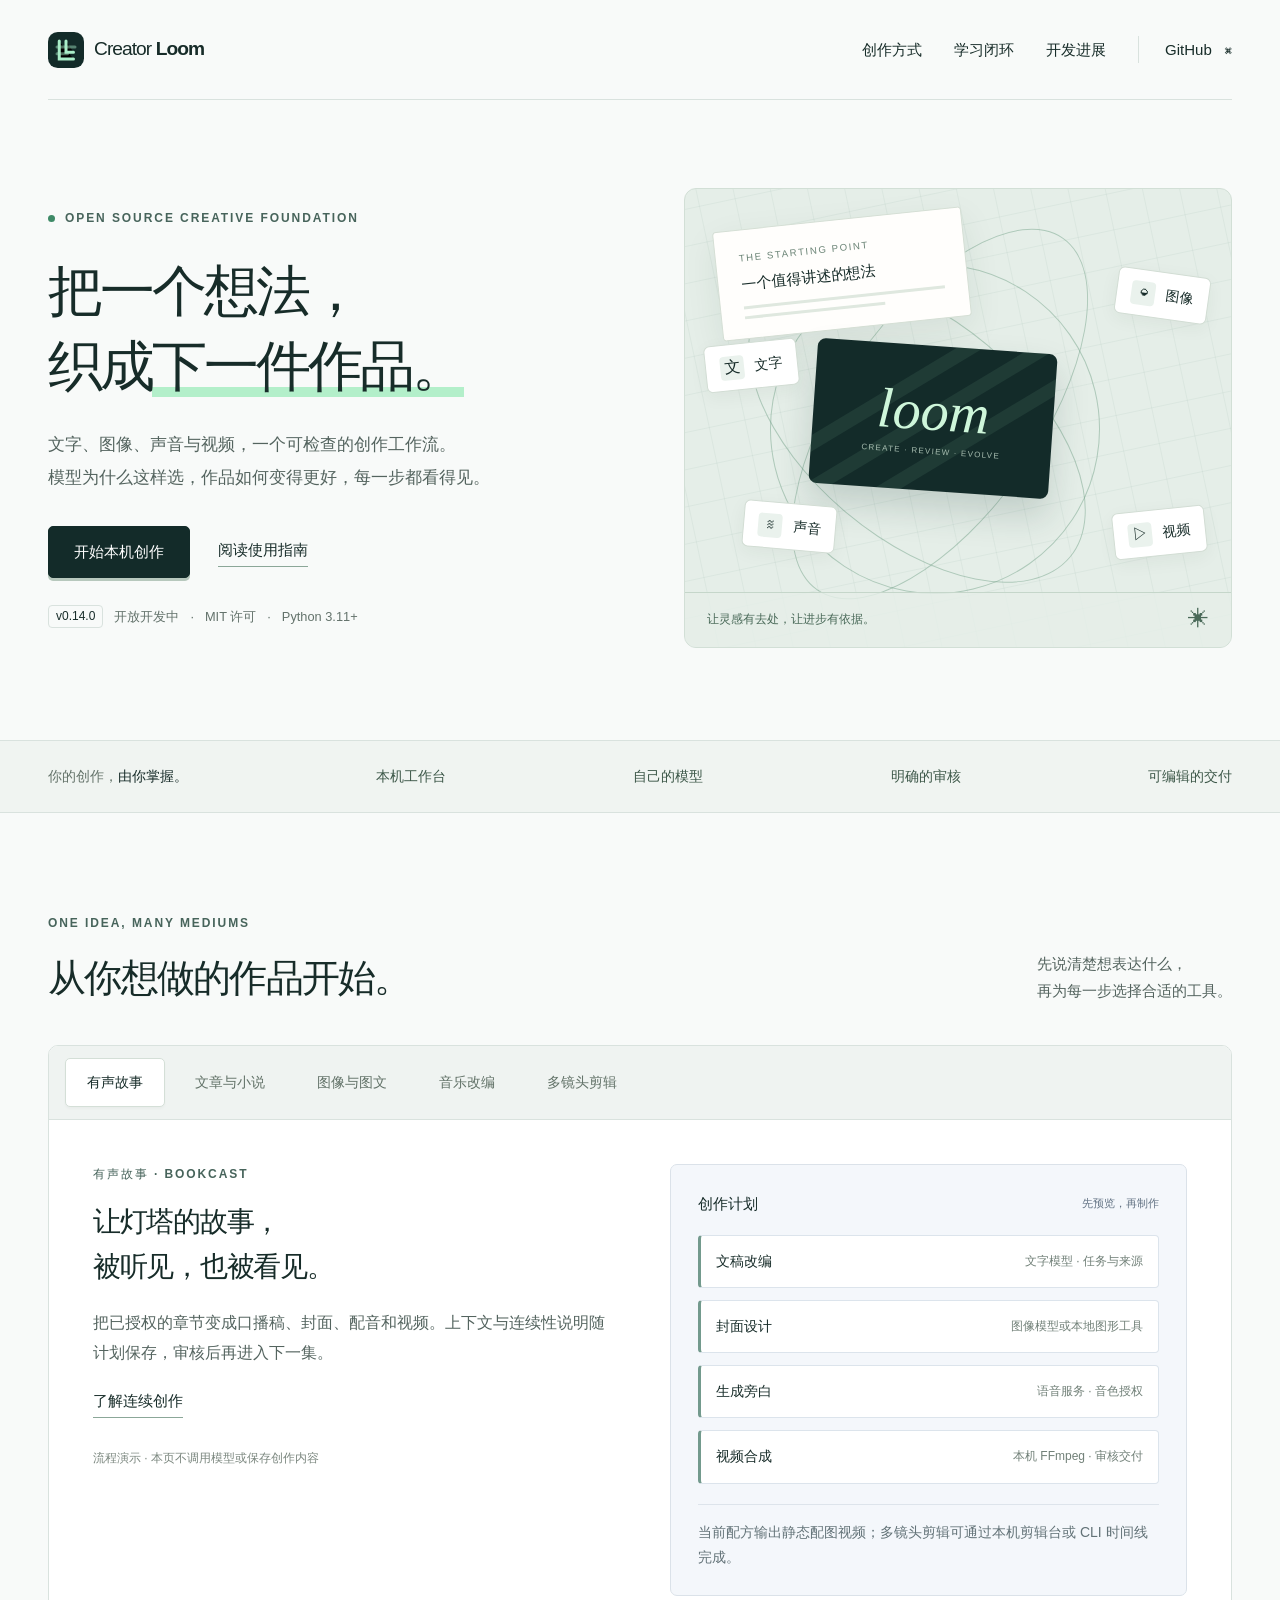
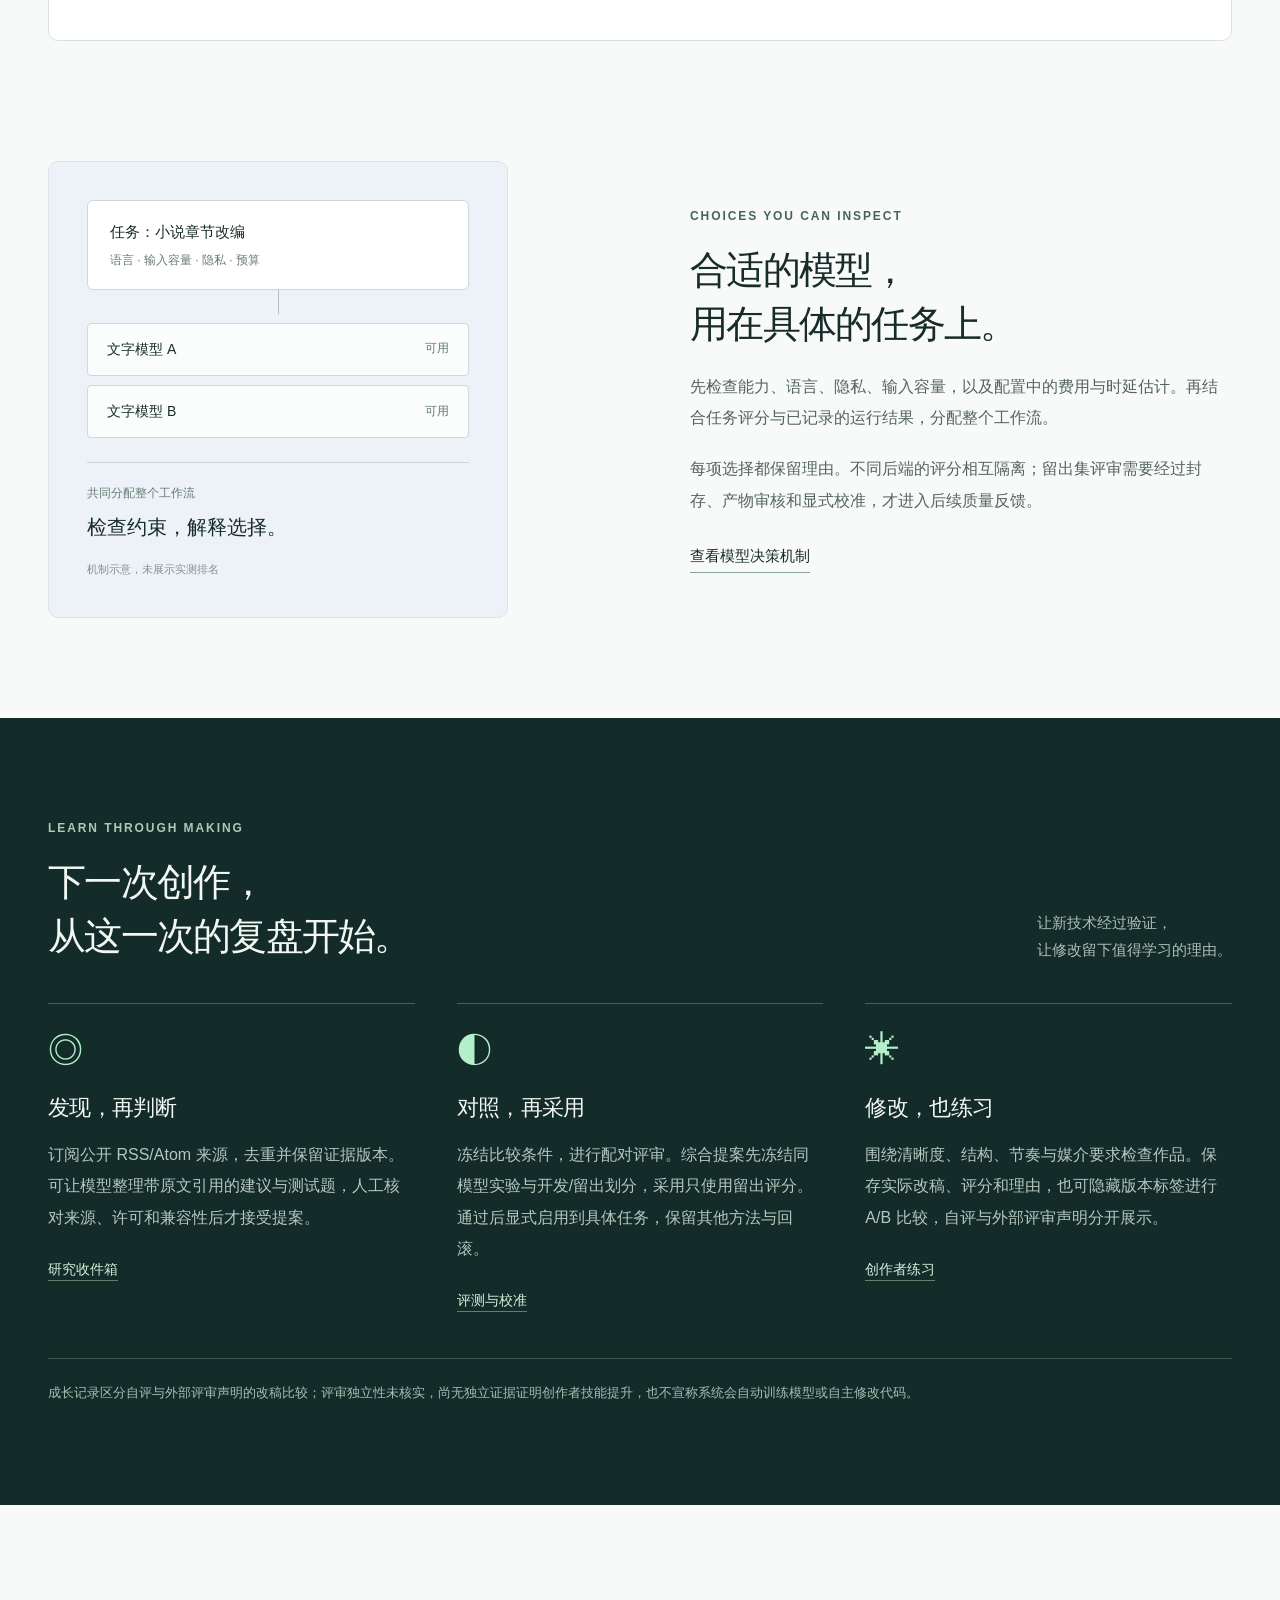
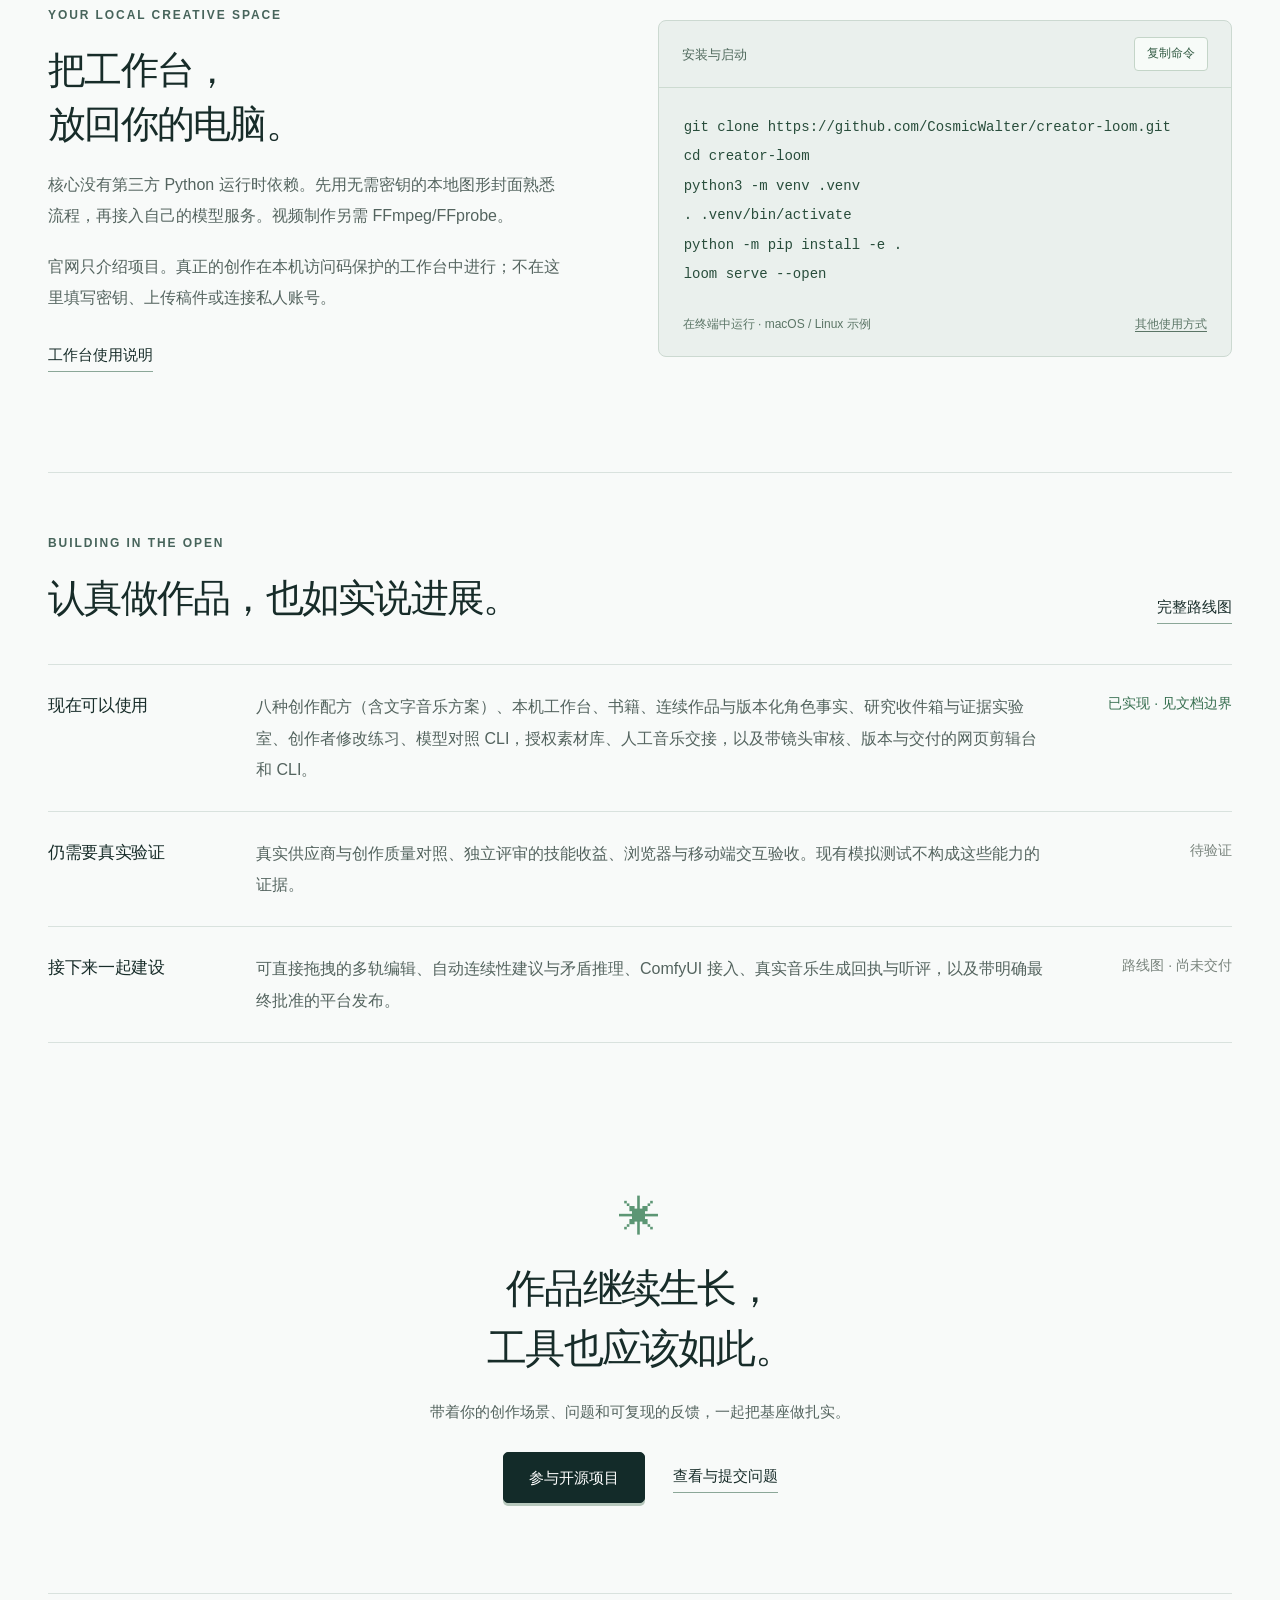
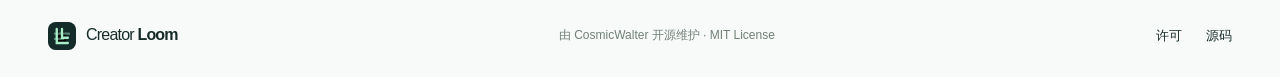
==== commit 1651fdbe: "feat: preserve reviewed character facts across series revisions" ====
--- a/website/index.html
+++ b/website/index.html
@@ -25,7 +25,7 @@
         <h1>把一个想法，<br>织成<span class="ink">下一件作品。</span></h1>
         <p class="lead">文字、图像、声音与视频，一个可检查的创作工作流。<br class="desktop">模型为什么这样选，作品如何变得更好，每一步都看得见。</p>
         <div class="hero-actions"><a class="button dark" href="#start">开始本机创作</a><a class="text-link" href="https://github.com/CosmicWalter/creator-loom#readme">阅读使用指南</a></div>
-        <p class="release"><span class="release-tag">v0.13.0</span> 开放开发中 <span aria-hidden="true">·</span> MIT 许可 <span aria-hidden="true">·</span> Python 3.11+</p>
+        <p class="release"><span class="release-tag">v0.14.0</span> 开放开发中 <span aria-hidden="true">·</span> MIT 许可 <span aria-hidden="true">·</span> Python 3.11+</p>
       </div>
       <div class="loom-art" aria-label="从创作要求，经过计划、制作与审核，成为文字、图像、声音与视频的示意图" role="img">
         <div class="art-grain"></div><div class="art-grid"></div>
@@ -73,7 +73,7 @@
     </section>
     <section id="status" class="status wrap section">
       <div class="section-head"><div><p class="eyebrow">BUILDING IN THE OPEN</p><h2>认真做作品，也如实说进展。</h2></div><a class="text-link" href="https://github.com/CosmicWalter/creator-loom/blob/main/ROADMAP.md">完整路线图</a></div>
-      <div class="status-table"><div><h3>现在可以使用</h3><p>八种创作配方（含文字音乐方案）、本机工作台、书籍与连续作品、研究收件箱与证据实验室、创作者修改练习、模型对照 CLI，授权素材库、人工音乐交接，以及带镜头审核、版本与交付的网页剪辑台和 CLI。</p><span class="status-label shipped">已实现 · 见文档边界</span></div><div><h3>仍需要真实验证</h3><p>真实供应商与创作质量对照、独立评审的技能收益、浏览器与移动端交互验收。现有模拟测试不构成这些能力的证据。</p><span class="status-label">待验证</span></div><div><h3>接下来一起建设</h3><p>可直接拖拽的多轨编辑、丰富角色记忆、ComfyUI 接入、真实音乐生成回执与听评，以及带明确最终批准的平台发布。</p><span class="status-label">路线图 · 尚未交付</span></div></div>
+      <div class="status-table"><div><h3>现在可以使用</h3><p>八种创作配方（含文字音乐方案）、本机工作台、书籍、连续作品与版本化角色事实、研究收件箱与证据实验室、创作者修改练习、模型对照 CLI，授权素材库、人工音乐交接，以及带镜头审核、版本与交付的网页剪辑台和 CLI。</p><span class="status-label shipped">已实现 · 见文档边界</span></div><div><h3>仍需要真实验证</h3><p>真实供应商与创作质量对照、独立评审的技能收益、浏览器与移动端交互验收。现有模拟测试不构成这些能力的证据。</p><span class="status-label">待验证</span></div><div><h3>接下来一起建设</h3><p>可直接拖拽的多轨编辑、自动连续性建议与矛盾推理、ComfyUI 接入、真实音乐生成回执与听评，以及带明确最终批准的平台发布。</p><span class="status-label">路线图 · 尚未交付</span></div></div>
     </section>
     <section class="closing wrap"><span class="closing-mark" aria-hidden="true">✳</span><h2>作品继续生长，<br>工具也应该如此。</h2><p>带着你的创作场景、问题和可复现的反馈，一起把基座做扎实。</p><div class="hero-actions"><a class="button dark" href="https://github.com/CosmicWalter/creator-loom">参与开源项目</a><a class="text-link" href="https://github.com/CosmicWalter/creator-loom/issues">查看与提交问题</a></div></section>
   </main>
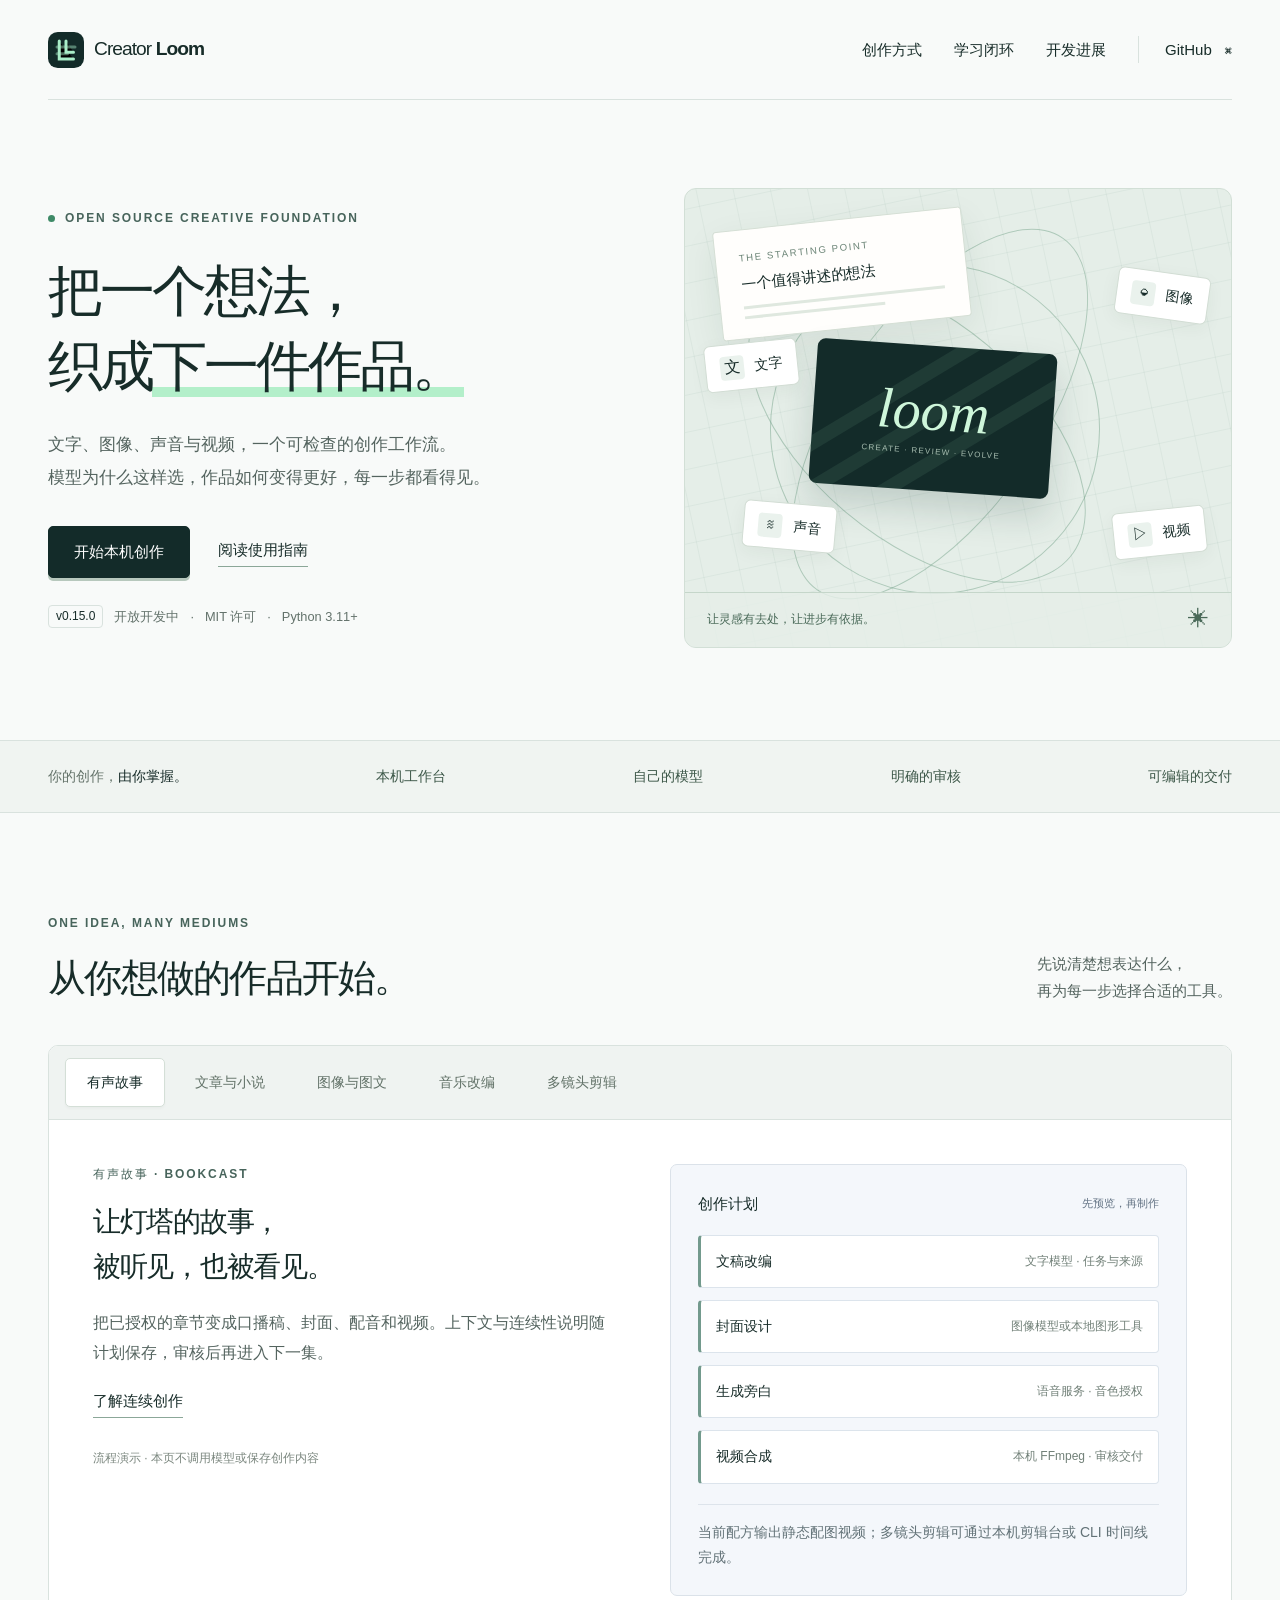
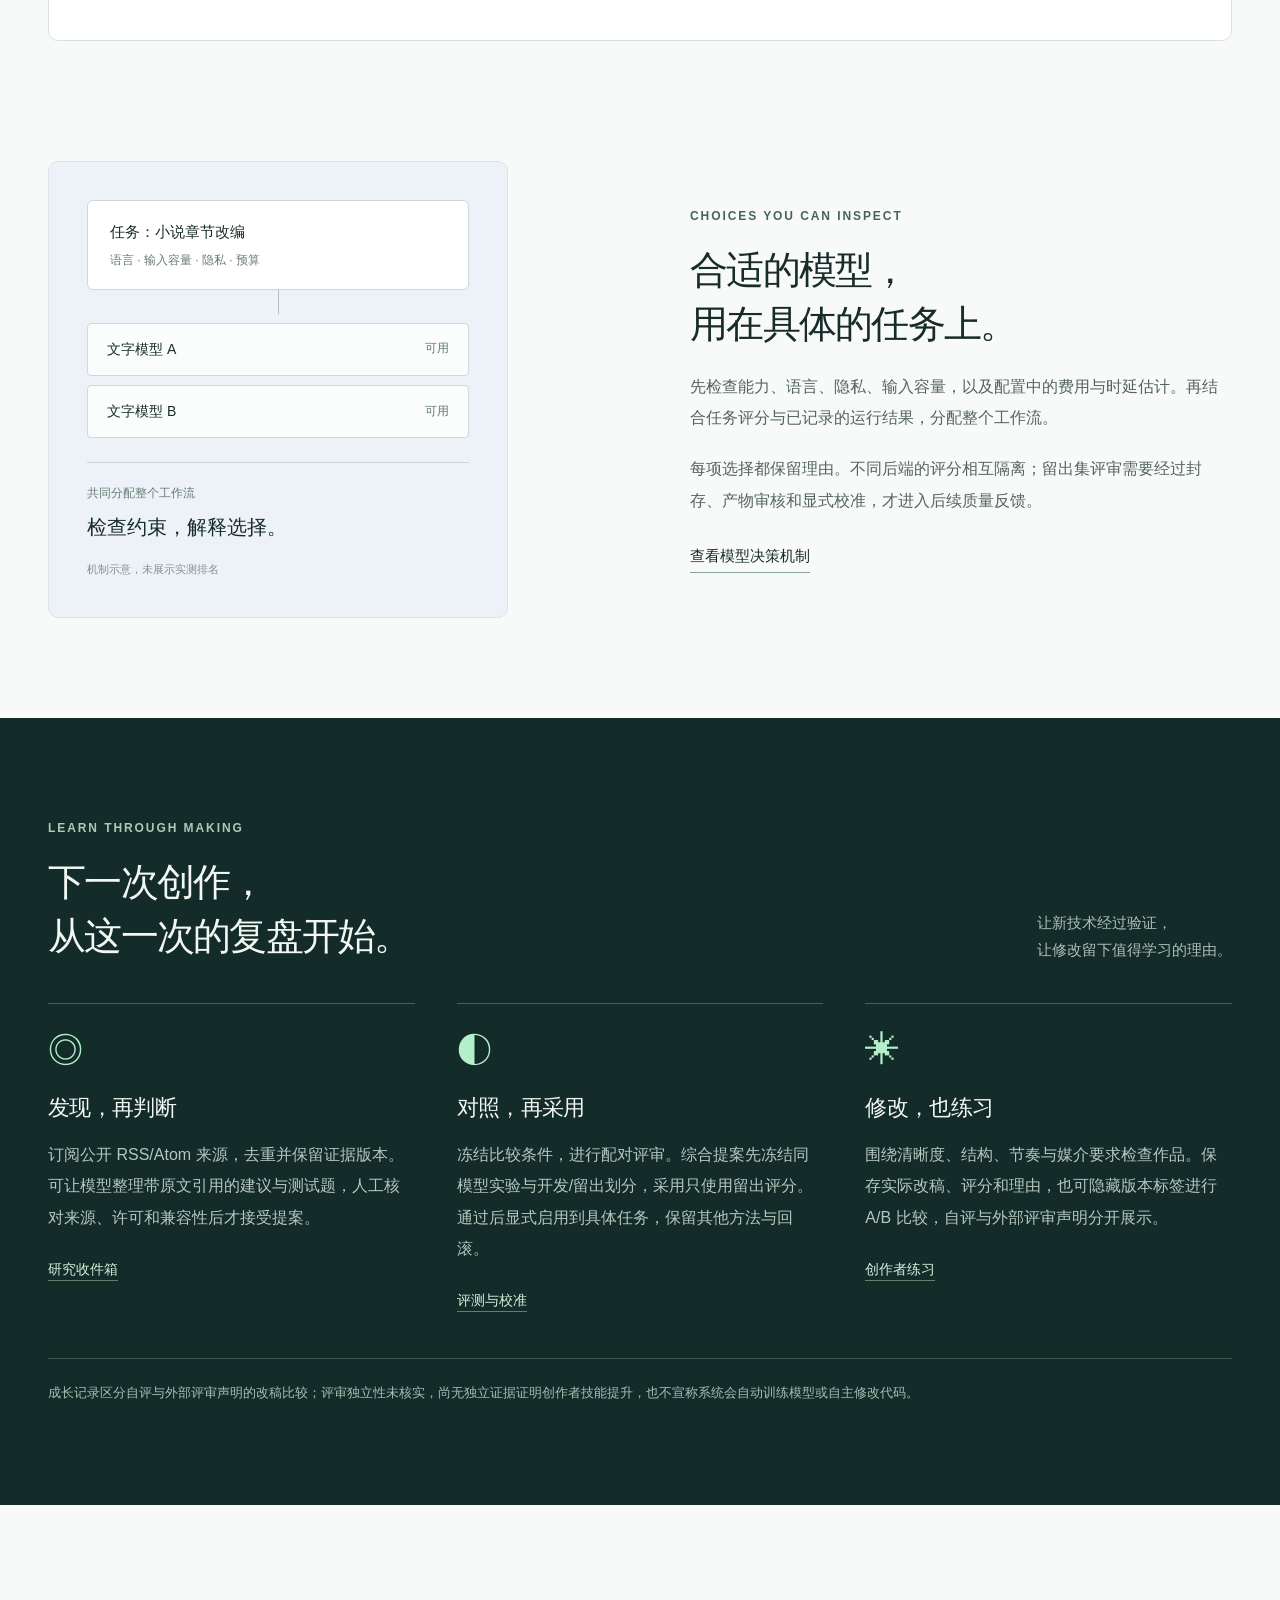
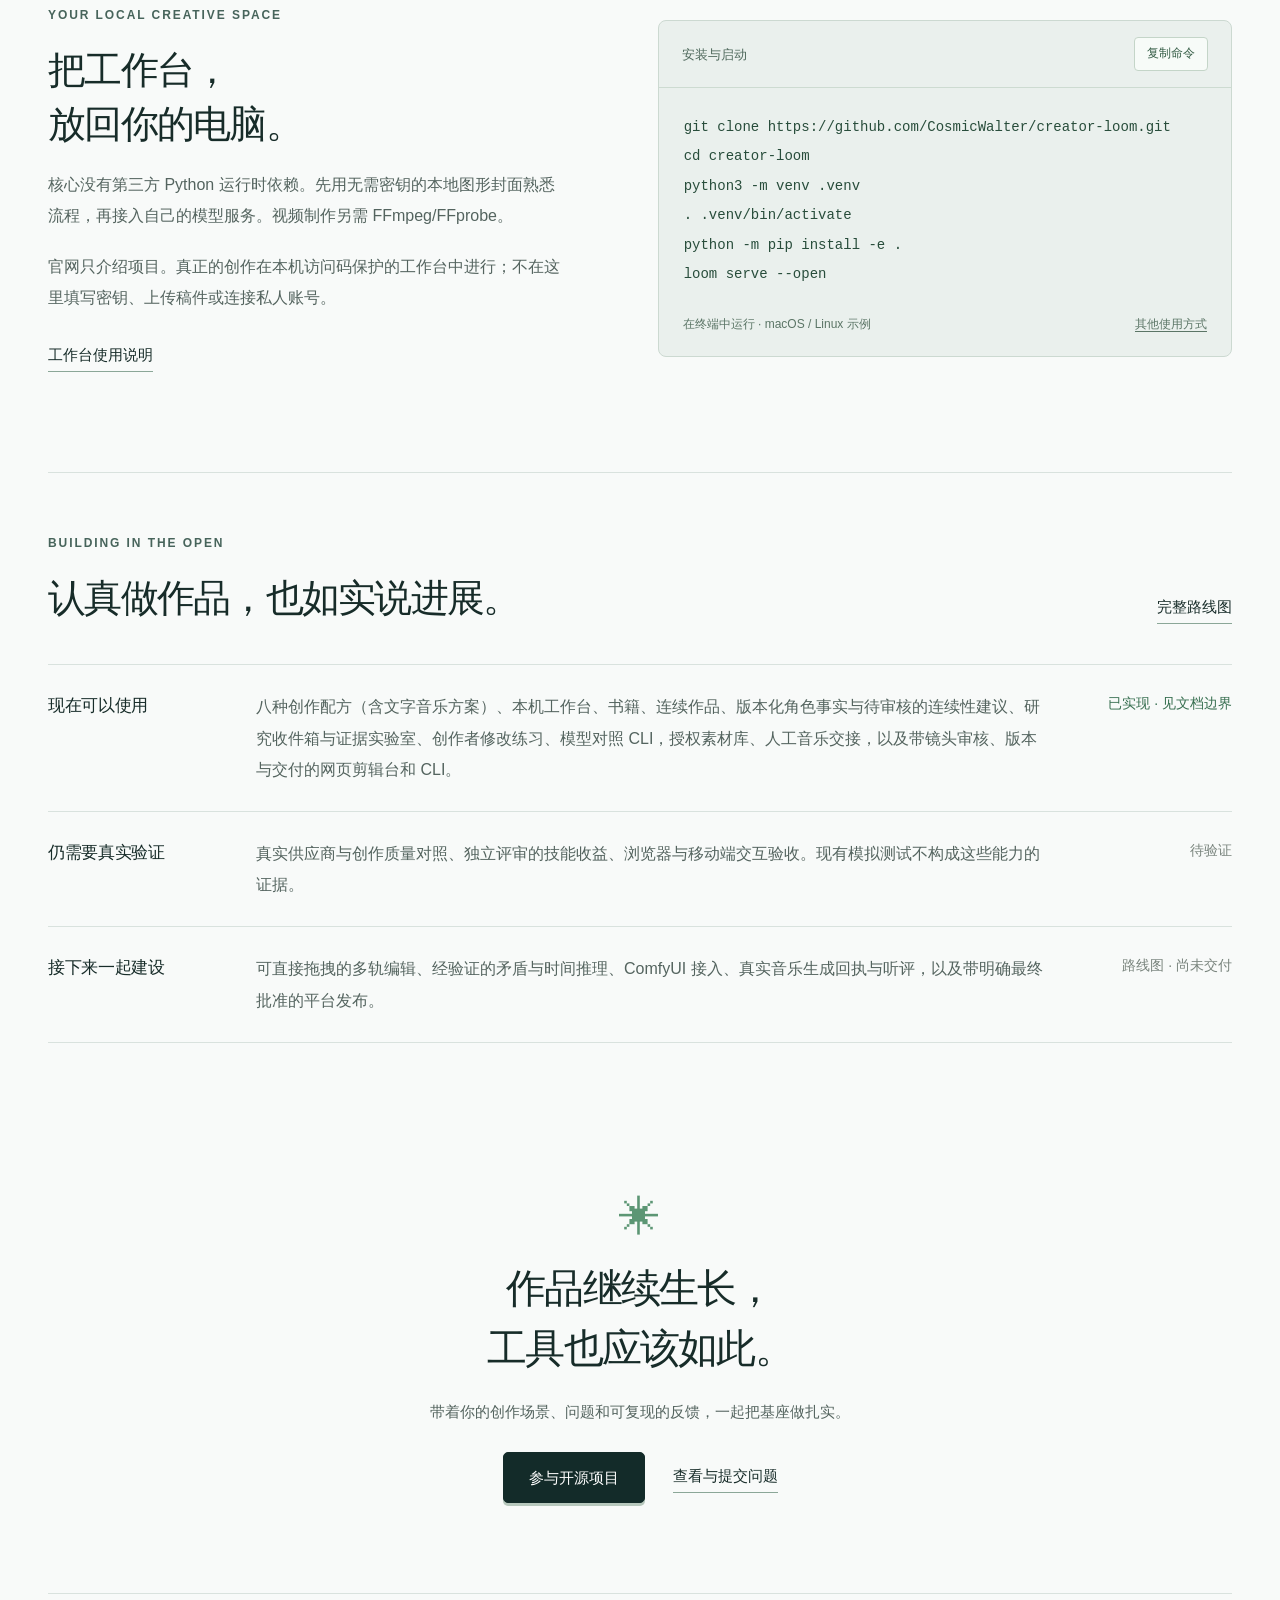
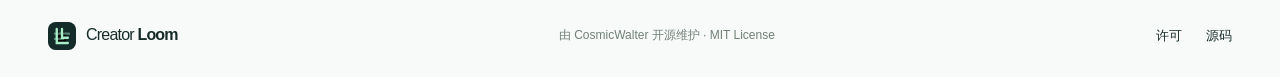
==== commit a70a36b8: "feat: add reviewed model-assisted continuity proposals" ====
--- a/website/index.html
+++ b/website/index.html
@@ -25,7 +25,7 @@
         <h1>把一个想法，<br>织成<span class="ink">下一件作品。</span></h1>
         <p class="lead">文字、图像、声音与视频，一个可检查的创作工作流。<br class="desktop">模型为什么这样选，作品如何变得更好，每一步都看得见。</p>
         <div class="hero-actions"><a class="button dark" href="#start">开始本机创作</a><a class="text-link" href="https://github.com/CosmicWalter/creator-loom#readme">阅读使用指南</a></div>
-        <p class="release"><span class="release-tag">v0.14.0</span> 开放开发中 <span aria-hidden="true">·</span> MIT 许可 <span aria-hidden="true">·</span> Python 3.11+</p>
+        <p class="release"><span class="release-tag">v0.15.0</span> 开放开发中 <span aria-hidden="true">·</span> MIT 许可 <span aria-hidden="true">·</span> Python 3.11+</p>
       </div>
       <div class="loom-art" aria-label="从创作要求，经过计划、制作与审核，成为文字、图像、声音与视频的示意图" role="img">
         <div class="art-grain"></div><div class="art-grid"></div>
@@ -73,7 +73,7 @@
     </section>
     <section id="status" class="status wrap section">
       <div class="section-head"><div><p class="eyebrow">BUILDING IN THE OPEN</p><h2>认真做作品，也如实说进展。</h2></div><a class="text-link" href="https://github.com/CosmicWalter/creator-loom/blob/main/ROADMAP.md">完整路线图</a></div>
-      <div class="status-table"><div><h3>现在可以使用</h3><p>八种创作配方（含文字音乐方案）、本机工作台、书籍、连续作品与版本化角色事实、研究收件箱与证据实验室、创作者修改练习、模型对照 CLI，授权素材库、人工音乐交接，以及带镜头审核、版本与交付的网页剪辑台和 CLI。</p><span class="status-label shipped">已实现 · 见文档边界</span></div><div><h3>仍需要真实验证</h3><p>真实供应商与创作质量对照、独立评审的技能收益、浏览器与移动端交互验收。现有模拟测试不构成这些能力的证据。</p><span class="status-label">待验证</span></div><div><h3>接下来一起建设</h3><p>可直接拖拽的多轨编辑、自动连续性建议与矛盾推理、ComfyUI 接入、真实音乐生成回执与听评，以及带明确最终批准的平台发布。</p><span class="status-label">路线图 · 尚未交付</span></div></div>
+      <div class="status-table"><div><h3>现在可以使用</h3><p>八种创作配方（含文字音乐方案）、本机工作台、书籍、连续作品、版本化角色事实与待审核的连续性建议、研究收件箱与证据实验室、创作者修改练习、模型对照 CLI，授权素材库、人工音乐交接，以及带镜头审核、版本与交付的网页剪辑台和 CLI。</p><span class="status-label shipped">已实现 · 见文档边界</span></div><div><h3>仍需要真实验证</h3><p>真实供应商与创作质量对照、独立评审的技能收益、浏览器与移动端交互验收。现有模拟测试不构成这些能力的证据。</p><span class="status-label">待验证</span></div><div><h3>接下来一起建设</h3><p>可直接拖拽的多轨编辑、经验证的矛盾与时间推理、ComfyUI 接入、真实音乐生成回执与听评，以及带明确最终批准的平台发布。</p><span class="status-label">路线图 · 尚未交付</span></div></div>
     </section>
     <section class="closing wrap"><span class="closing-mark" aria-hidden="true">✳</span><h2>作品继续生长，<br>工具也应该如此。</h2><p>带着你的创作场景、问题和可复现的反馈，一起把基座做扎实。</p><div class="hero-actions"><a class="button dark" href="https://github.com/CosmicWalter/creator-loom">参与开源项目</a><a class="text-link" href="https://github.com/CosmicWalter/creator-loom/issues">查看与提交问题</a></div></section>
   </main>
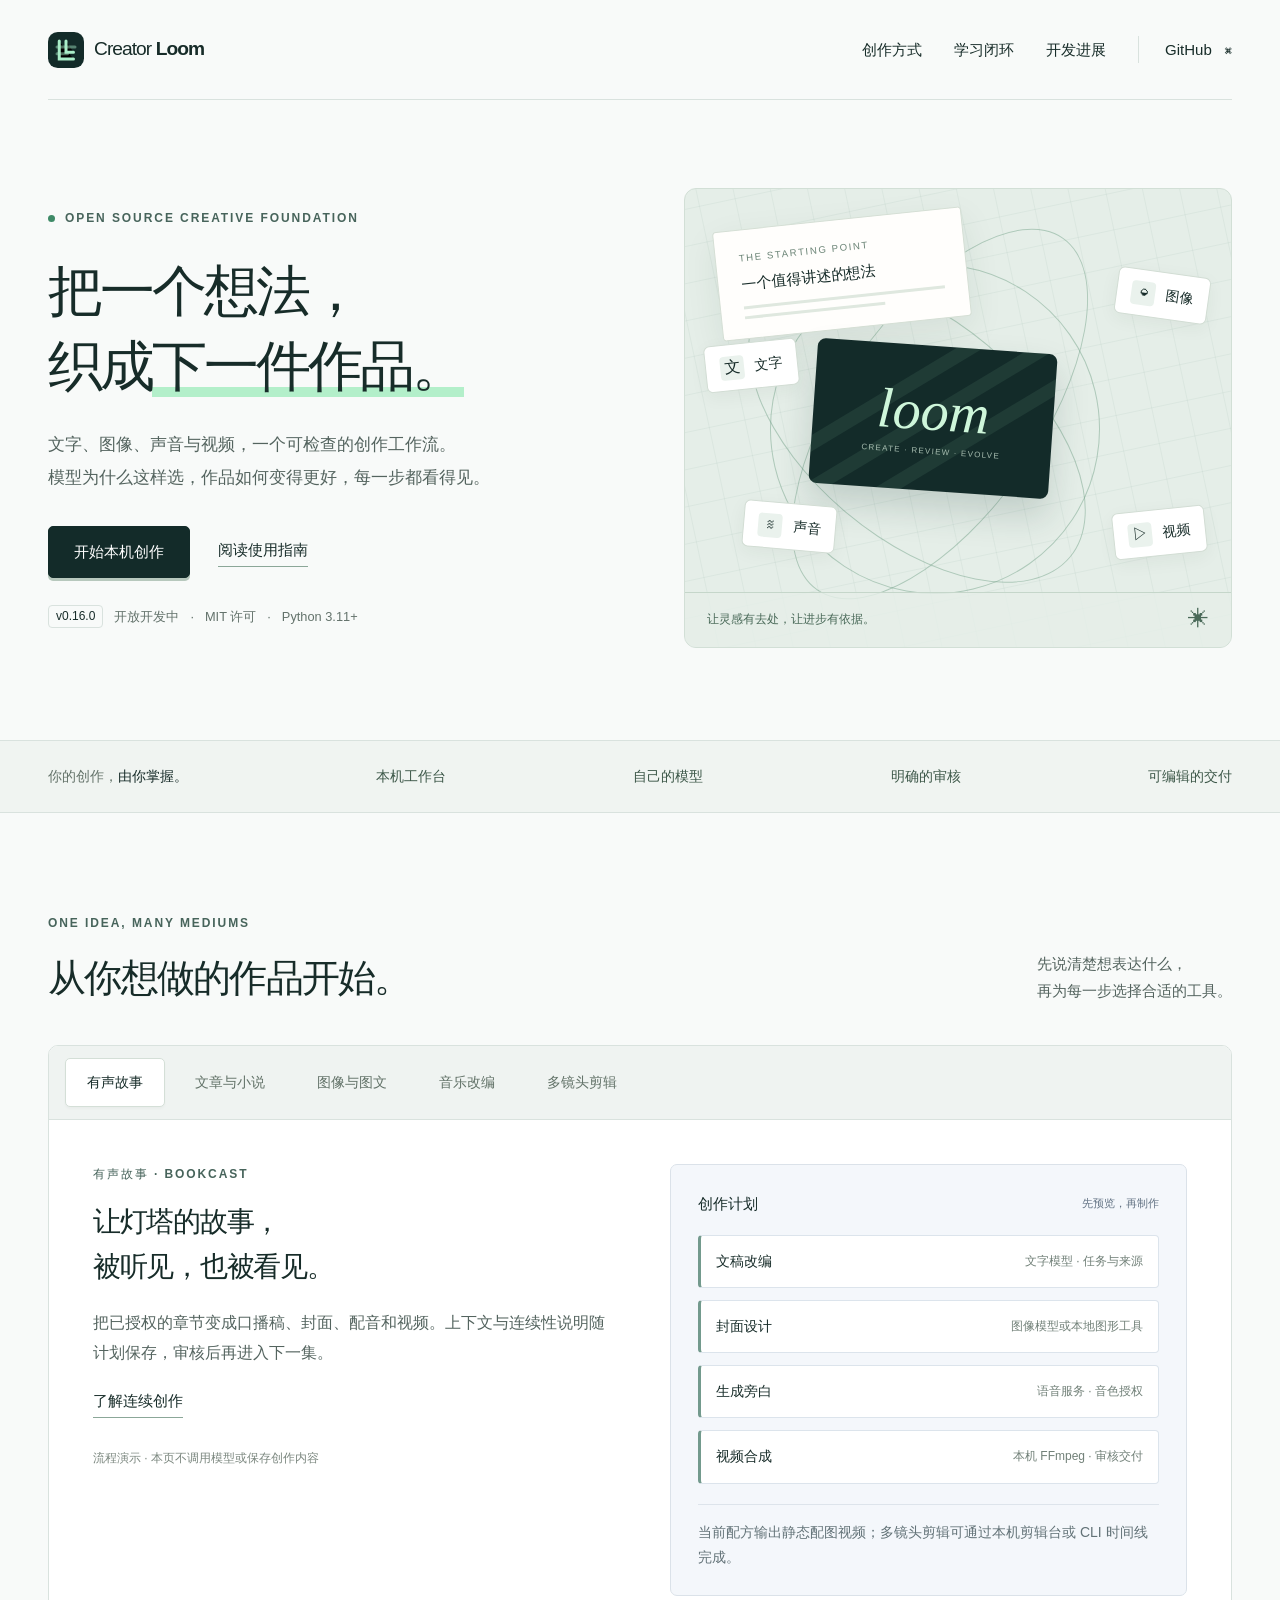
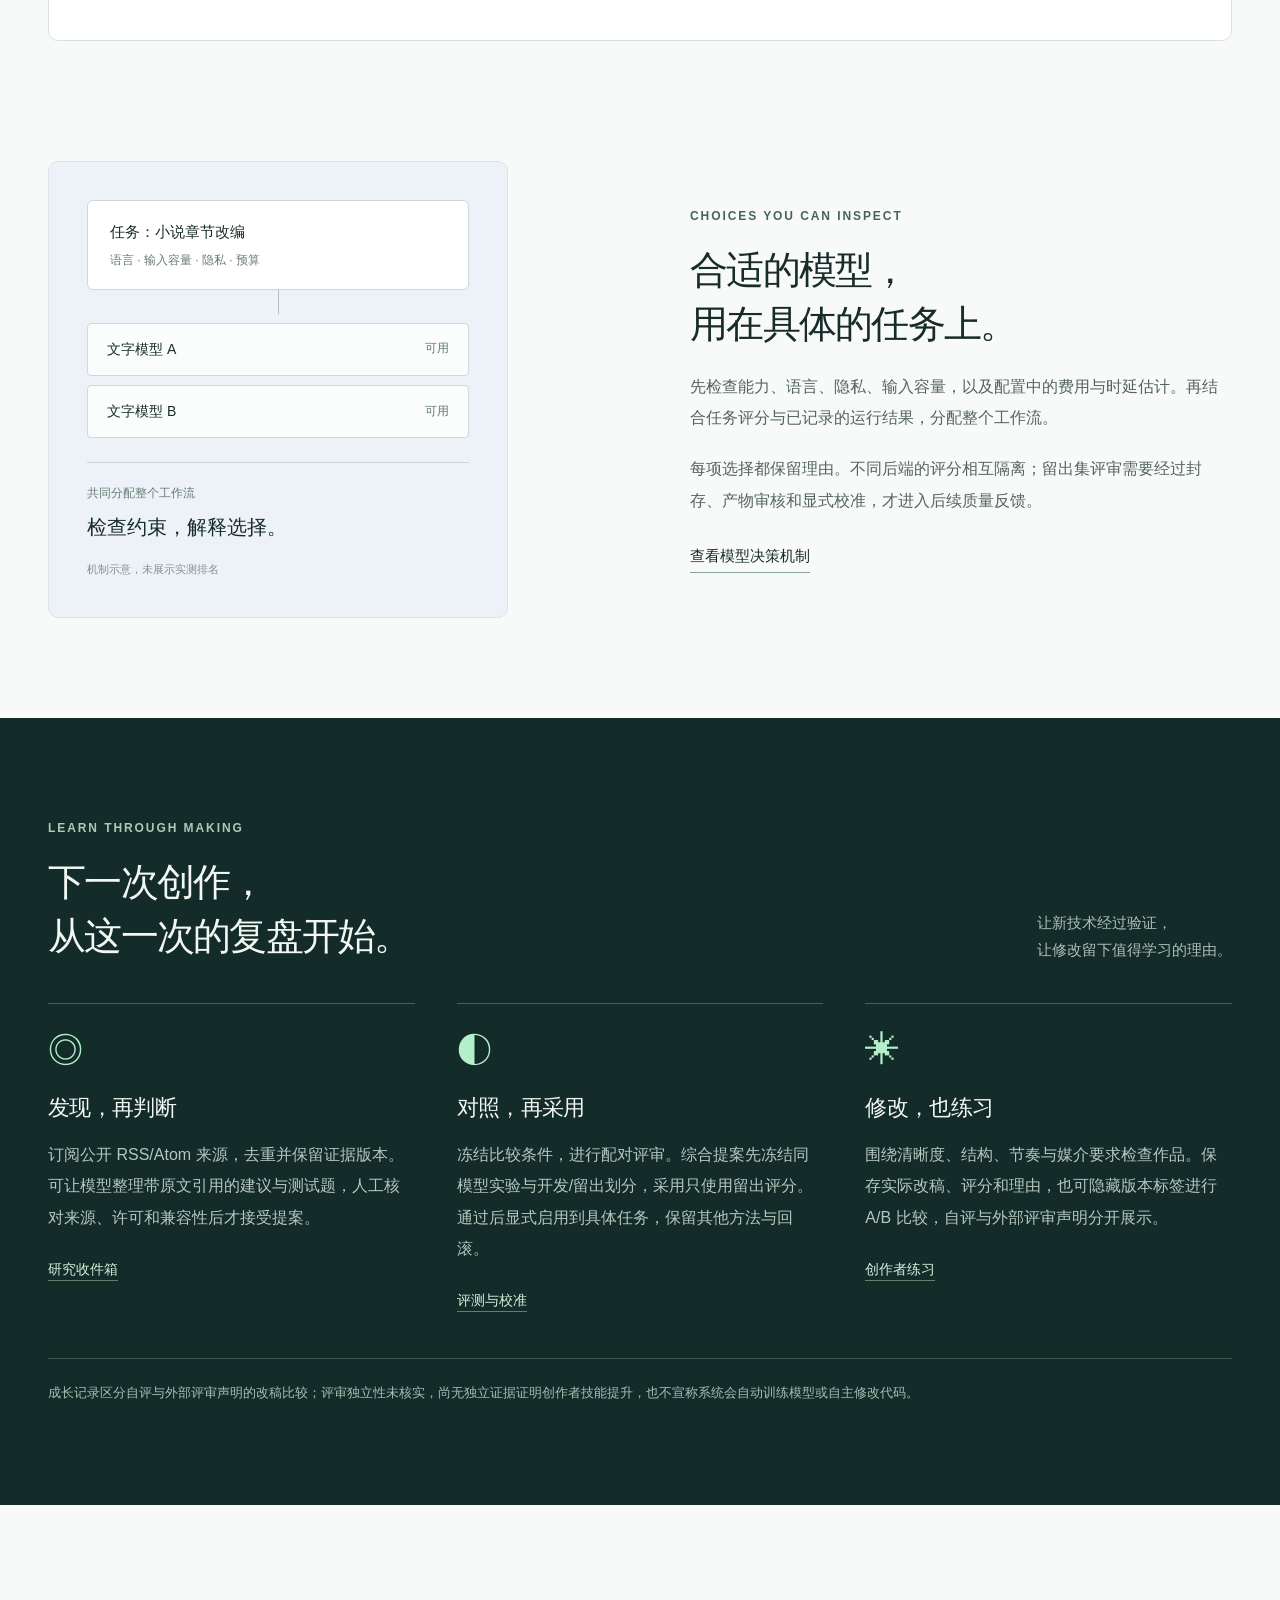
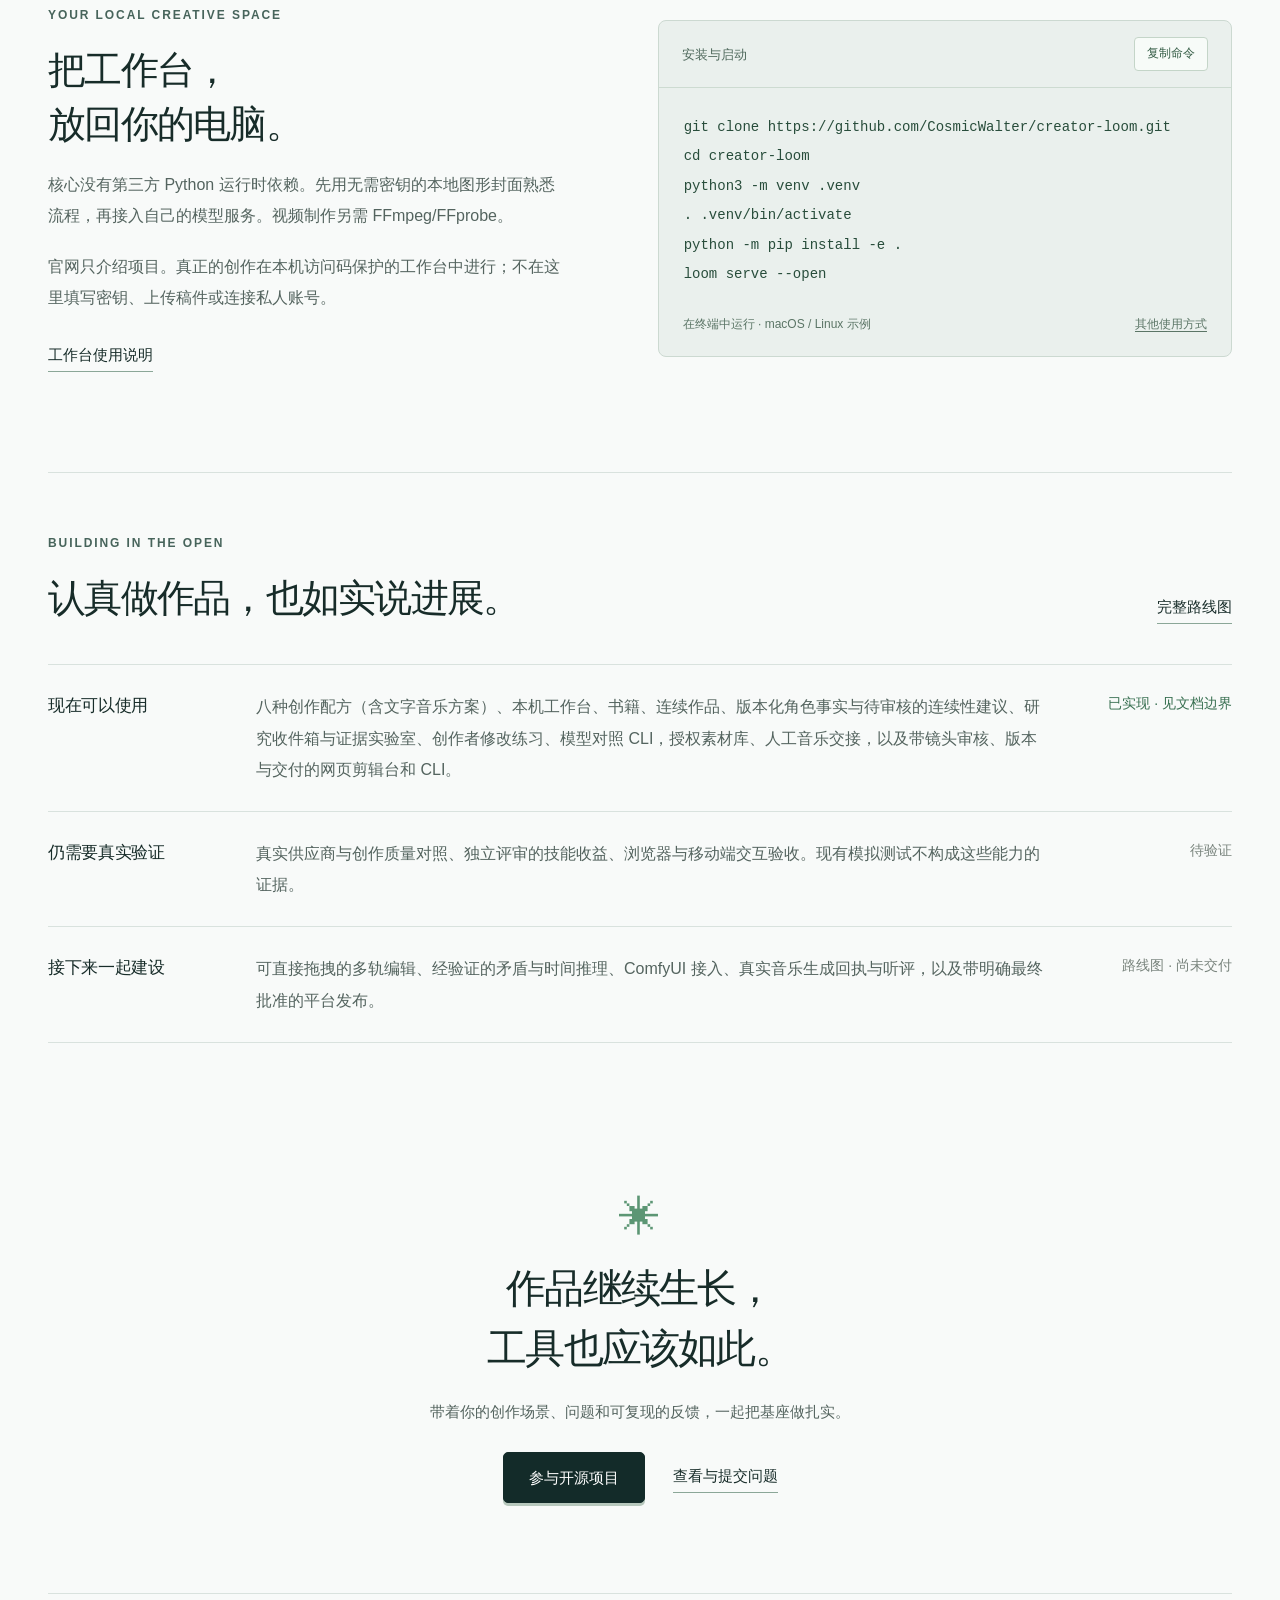
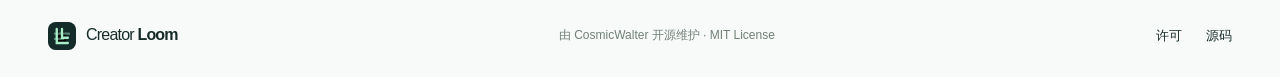
==== commit a6672c73: "feat: add reviewed narration-driven music ducking" ====
--- a/website/index.html
+++ b/website/index.html
@@ -25,7 +25,7 @@
         <h1>把一个想法，<br>织成<span class="ink">下一件作品。</span></h1>
         <p class="lead">文字、图像、声音与视频，一个可检查的创作工作流。<br class="desktop">模型为什么这样选，作品如何变得更好，每一步都看得见。</p>
         <div class="hero-actions"><a class="button dark" href="#start">开始本机创作</a><a class="text-link" href="https://github.com/CosmicWalter/creator-loom#readme">阅读使用指南</a></div>
-        <p class="release"><span class="release-tag">v0.15.0</span> 开放开发中 <span aria-hidden="true">·</span> MIT 许可 <span aria-hidden="true">·</span> Python 3.11+</p>
+        <p class="release"><span class="release-tag">v0.16.0</span> 开放开发中 <span aria-hidden="true">·</span> MIT 许可 <span aria-hidden="true">·</span> Python 3.11+</p>
       </div>
       <div class="loom-art" aria-label="从创作要求，经过计划、制作与审核，成为文字、图像、声音与视频的示意图" role="img">
         <div class="art-grain"></div><div class="art-grid"></div>
